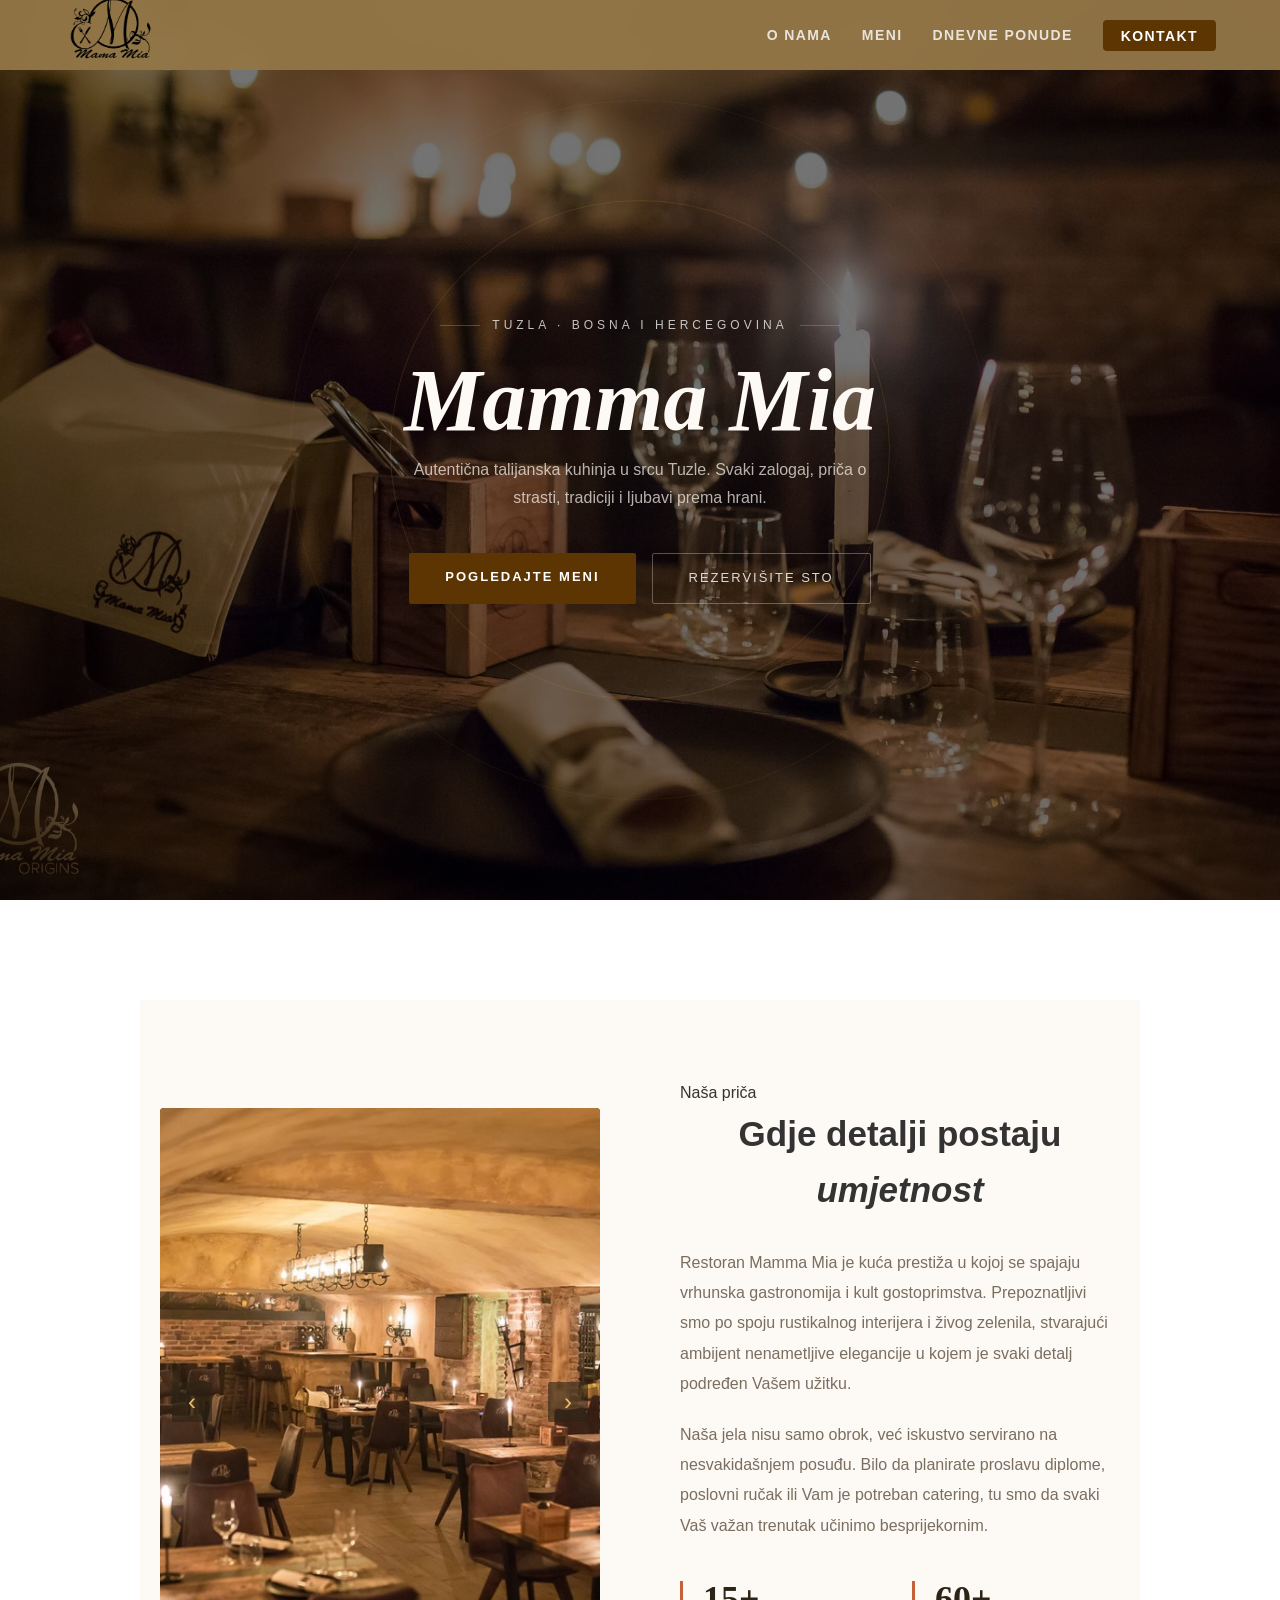
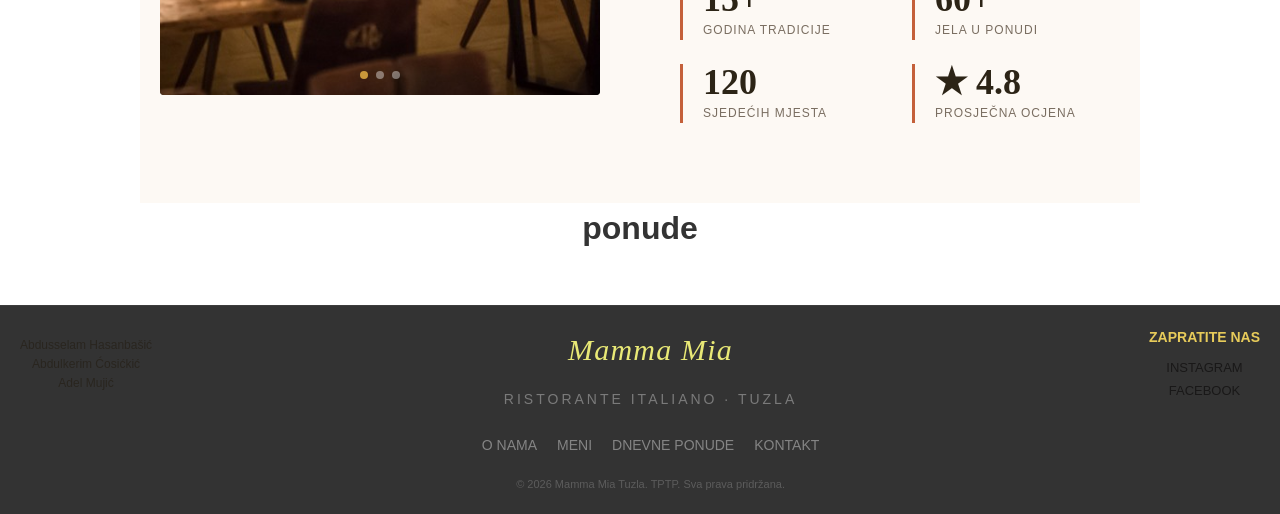
==== index.html @ 7b4e7695 "Merge branch 'main' of https://github.com/abdulkerim76/Grupa1-TPTP-2026" ====
<!DOCTYPE HTML>
<html lang = "bs">

    
    <head>
        <meta charset="utf-8">
        <link rel="stylesheet" href="css/tptpstil.css">
        <meta name="viewport" content="width=device-width, inital-scale=1.0">
        <title>Mamma Mia Tuzla</title>

    </head>

    <body>
    <nav>
        <div class="nav-logo"><img src="/images/logo.png" alt="Mamma Mia"></div>
        <ul class="nav-lista">
            <li><a href="#O nama">O nama</a></li>
            <li><a href="sadrzaj.html">Meni</a></li>
            <li><a href="#Ponude">Dnevne ponude</a></li>
            <li><a href="kontakt.html" class="nav-kontakt">Kontakt</a></li>
        </ul>
        
    </nav>
    
<section class="pocetna" id="pocetna">
    <div class="pocetna-a"></div>
    <div class="pocetna-a pocetna-b"></div>
    <div class="pocetna-tekst">
      <div class="pocetna-naslov">Tuzla · Bosna i Hercegovina</div>
      <h1>Mamma Mia</h1>
      
      <p class="pocetna-opis">Autentična talijanska kuhinja u srcu Tuzle. Svaki zalogaj, priča o strasti, tradiciji i ljubavi prema hrani.</p>
      <div class="pocetna-dugme">
        <a href="sadrzaj.html" class="dugme-jelovnik">Pogledajte meni</a>
        <a href="kontakt.html" class="dugme-rezervacija">Rezervišite sto</a>
      </div>
    </div>
  </section>

    <main style="min-height: 100vh; padding-top: 100px;">
   <section class="o-nama" id="o-nama">
  <div class="o-nama-mreza">
    <div class="o-nama-vizualno">
      <div class="slajder">
        <div class="slajd aktivno">
          <img src="images/slikarestorana1.jpg" alt="Restoran 1">
        </div>
        <div class="slajd">
          <img src="images/slikarestorana2.jpg" alt="Restoran 2">
        </div>
        <div class="slajd">
          <img src="images/slikarestorana3.jpg" alt="Restoran 3">
        </div>
      </div>
      <div class="slajder-tacke">
        <span class="tacka aktivno" onclick="idiNaSlajd(0)"></span>
        <span class="tacka" onclick="idiNaSlajd(1)"></span>
        <span class="tacka" onclick="idiNaSlajd(2)"></span>
      </div>
      <button class="slajd-dugme slajd-prethodna" onclick="promijeniSlajd(-1)">&#8249;</button>
      <button class="slajd-dugme slajd-sljedeca" onclick="promijeniSlajd(1)">&#8250;</button>
    </div>

    <div class="o-nama-tekst">
      <div class="oznaka-sekcije">Naša priča</div>
      <h2 class="naslov-sekcije">Gdje detalji postaju <em>umjetnost</em></h2>
      <p>Restoran Mamma Mia je kuća prestiža u kojoj se spajaju vrhunska gastronomija i kult gostoprimstva. Prepoznatljivi smo po spoju rustikalnog interijera i živog zelenila, stvarajući ambijent nenametljive elegancije u kojem je svaki detalj podređen Vašem užitku.</p>
      <p>Naša jela nisu samo obrok, već iskustvo servirano na nesvakidašnjem posuđu. Bilo da planirate proslavu diplome, poslovni ručak ili Vam je potreban catering, tu smo da svaki Vaš važan trenutak učinimo besprijekornim.</p>
      
      <div class="o-nama-statistika">
        <div class="stat-kartica">
          <div class="stat-broj">15+</div>
          <div class="stat-opis">Godina tradicije</div>
        </div>
        <div class="stat-kartica">
          <div class="stat-broj">60+</div>
          <div class="stat-opis">Jela u ponudi</div>
        </div>
        <div class="stat-kartica">
          <div class="stat-broj">120</div>
          <div class="stat-opis">Sjedećih mjesta</div>
        </div>
        <div class="stat-kartica">
          <div class="stat-broj">★ 4.8</div>
          <div class="stat-opis">Prosječna ocjena</div>
        </div>
      </div>
    </div>
  </div>
</section>

   <h1 align="center">ponude</h1>
</main>



    <footer>

    <ul class="footer-imena">
        <li>Abdusselam Hasanbašić</li>
        <li>Abdulkerim Ćosićkić</li>
        <li>Adel Mujić</li>
    </ul>

    <div class="footer-sredina">
    <div class="footer-logo">Mamma Mia</div>
    <div class="footer-tag">Ristorante Italiano · Tuzla</div>
    <div class="footer-linkovi">
      <a href="#O nama">O nama</a>
      <a href="sadrzaj.html">Meni</a>
      <a href="#Ponude">Dnevne ponude</a>
      <a href="kontakt.html">Kontakt</a></div>
      
    
    <div class="footer-prava">© 2026 Mamma Mia Tuzla. <a href="https://github.com/abdulkerim76/Grupa1-TPTP-2026">TPTP. </a>Sva prava pridržana.</div>
  </div>

  <div class="footer-desno">
        
        <h3>Zapratite nas</h3>
        <p>
          <a href="https://www.instagram.com/mamamiaorigins/">Instagram</a></br>
          <a href="https://www.facebook.com/mamamiaorigins/">Facebook</a>
        </p>
      </div>
    
 </footer>


<script src="js/tptpskripte.js"></script>
</body>
</html>
---- css/tptpstil.css ----
*, *::before, *::after { margin: 0; padding: 0; box-sizing: border-box; }
:root {
--dugme: #5c3502;
--dugmehover: #dbad2d;
--toplabijela: #FDF9F4;
--rezervacija: #E8BE6A;

  
  --crvena: #C4603A;

  
  --slajderpoz: #2C2416;
  --siva: #7A6E61;

  --gold: #C9973A;
  --gold-light: #E8BE6A;

  --border: rgba(44,36,22,0.12);

}

html { scroll-behavior: smooth; }

body {
  font-family: 'Lato', sans-serif;
  background: white;
  margin: 0;
  padding: 0;
}

nav {
  position: fixed;
  top: 0; left: 0; right: 0;
  z-index: 100; 
  background: rgba(146, 118, 71, 0.96);
  backdrop-filter: blur(8px);
  display: flex;
  align-items: center;
  justify-content: space-between;
  padding: 0 5%;
  height: 70px;
}

.nav-logo{
    font-family: 'Playfair Display', serif;
    font-style: italic;
    font-size: 30px;
    letter-spacing: 1.2px;
    color: rgb(233, 233, 118);
}

.nav-logo img {
  height: 65px;
  width: auto;
}

.nav-lista {
  display: flex;
  gap: 30px;
  list-style:none;
}

.nav-lista a {
  color: rgba(255,255,255,0.8);
  text-decoration: none;
  font-size: 14px;
  letter-spacing: 1.4px;
  text-transform: uppercase;
  transition: color 0.4s;
  
}
 
.nav-lista a:hover { color: rgb(219, 173, 45); }

.nav-kontakt {
  background: rgb(92, 53, 2);
  color: #fff !important;
  padding: 7.5px 18px;
  border-radius: 4px;
  font-weight: 650;
  transition: background 0.4s ease;
}
 
.nav-kontakt:hover {
  background: rgb(219, 173, 45);
  color: #fff !important;
}

/* HERO SLIKE */
.hero-slika-kontejner {
  position: relative;
  width: 100%;
  height: 100vh;
  display: flex;
  align-items: center;
  justify-content: center;
  overflow: hidden;
}

.hero-slika {
  width: 100%;
  height: 100%;
  object-fit: cover;
  display: block;
}

.hero-tekst {
  position: absolute;
  text-align: center;
  color: white;
  z-index: 10;
  text-shadow: 2px 2px 8px rgba(0,0,0,0.6);
}

.hero-tekst h1 {
  font-family: 'Playfair Display', serif;
  font-size: 4rem;
  margin-bottom: 20px;
  letter-spacing: 2px;
}

.hero-tekst p {
  font-size: 1.5rem;
  letter-spacing: 1px;
  font-weight: 300;
}

@media (max-width: 768px) {
  .hero-tekst h1 {
    font-size: 2.5rem;
  }
  .hero-tekst p {
    font-size: 1rem;
  }
}




/*-----------------------------------------------------------------------------------*/
.pocetna {
  min-height: 100vh;
  background:
    linear-gradient(rgba(0,0,0,0.55), rgba(0,0,0,0.55)),
    url('/images/index_pocetna.jpg') center/cover no-repeat;
  display: flex;
  align-items: center;
  justify-content: center;
  text-align: center;
  position: relative;
  overflow: hidden;
  padding: 80px 20px 60px;
  background-blend-mode: normal;
}
 
.pocetna::before {
  content: '';
  position: absolute;
  inset: 0;
  background: url('images/pattern.svg');
  opacity: 0.3;
}
 
.pocetna-a {
  position: absolute;
  width: 500px;
  height: 500px;
  border: 1px solid rgba(201,151,58,0.15);
  border-radius: 50%;
  top: 50%;
  left: 50%;
  transform: translate(-50%, -50%);
  pointer-events: none;
}
 
.pocetna-b {
  width: 700px;
  height: 700px;
  border-color: rgba(201,151,58,0.07);
}
 
.pocetna-tekst {
  position: relative;
  z-index: 2;
  max-width: 700px;
}
 
.pocetna-naslov {
  font-size: 12px;
  letter-spacing: 4px;
  text-transform: uppercase;
  color:rgba(255, 255, 255, 0.747);
  margin-bottom: 20px;
  display: flex;
  align-items: center;
  justify-content: center;
  gap: 12px;
}
 
.pocetna-naslov::before,
.pocetna-naslov::after {
  content: '';
  width: 40px;
  height: 1px;
  background-color: rgba(255, 166, 0, 0.63);
  opacity: 0.5;
}
 
.pocetna h1 {
  font-family: 'Playfair Display', serif;
  font-style: italic;
  font-size: clamp(52px, 9vw, 88px);
  font-weight: 700;
  color: #FDF9F4;
  line-height: 1.05;
  margin-bottom: 8px;
}
 
.pocetna-opis {
  font-size: 16px;
  color: rgba(253,249,244,0.7);
  line-height: 1.8;
  max-width: 480px;
  margin: 0 auto 40px;
}
 
.pocetna-dugme {
  display: flex;
  gap: 16px;
  justify-content: center;
  flex-wrap: wrap;
}
 




.dugme-jelovnik {
  background: var(--dugme);
  color: #fff;
  padding: 14px 36px;
  border: none;
  border-radius: 2px;
  font-size: 13px;
  letter-spacing: 2px;
  text-transform: uppercase;
  font-weight: 700;
  cursor: pointer;
  transition: background 0.2s, transform 0.15s;
  text-decoration: none;
  display: inline-block;
}
 
.dugme-jelovnik:hover {
  background: var(--dugmehover);
  transform: translateY(-1px);
}
 
.dugme-rezervacija {
  background: transparent;
  color: rgba(253,249,244,0.85);
  padding: 14px 36px;
  border: 1px solid rgba(253,249,244,0.3);
  border-radius: 2px;
  font-size: 13px;
  letter-spacing: 2px;
  text-transform: uppercase;
  font-weight: 400;
  cursor: pointer;
  transition: border-color 0.2s, color 0.2s;
  text-decoration: none;
  display: inline-block;
}
 
.dugme-rezervacija:hover {
  border-color: var(--rezervacija);
  color: var(--rezervacija);
}

/*-----------------------------------------------------------------------------------*/
.o-nama { 
  background: var(--toplabijela); 
}

.o-nama-mreza {
  display: grid;
  grid-template-columns: 1fr 1fr;
  gap: 80px;
  align-items: center;
  max-width: 1200px;
  margin: 0 auto;
}

.o-nama-tekst p {
  font-size: 16px;
  color: var(--siva);
  line-height: 1.9;
  margin-bottom: 20px;
}


.o-nama-statistika {
  display: grid;
  grid-template-columns: 1fr 1fr;
  gap: 24px;
  margin-top: 40px;
}

.stat-kartica {
  border-left: 3px solid var(--crvena);
  padding-left: 20px;
}

.stat-broj {
  font-family: 'Playfair Display', serif;
  font-size: 36px;
  font-weight: 700;
  color: var(--slajderpoz);
  line-height: 1;
  margin-bottom: 4px;
}

.stat-opis {
  font-size: 12px;
  letter-spacing: 1px;
  color: var(--siva);
  text-transform: uppercase;
}

/* slideshow */
.o-nama-vizualno {
  position: relative;
  overflow: hidden;
  border-radius: 4px;
  aspect-ratio: 3/4;
  background: var(--slajderpoz);
  display: flex;
  align-items: flex-end;
}

.slajder {
  width: 100%;
  height: 100%;
  position: relative;
}

.slajd {
  position: absolute;
  inset: 0;
  opacity: 0;
  transition: opacity 0.8s ease;
}

.slajd.aktivno {
  opacity: 1;
}

.slajd img {
  width: 100%;
  height: 100%;
  object-fit: cover;
}

.slajder-tacke {
  position: absolute;
  bottom: 16px;
  left: 50%;
  transform: translateX(-50%);
  display: flex;
  gap: 8px;
  z-index: 10;
}

.tacka {
  width: 8px;
  height: 8px;
  border-radius: 50%;
  background: rgba(255,255,255,0.4);
  cursor: pointer;
  transition: background 0.3s;
}

.tacka.aktivno {
  background: var(--gold);
}

.slajd-dugme {
  position: absolute;
  top: 50%;
  transform: translateY(-50%);
  background: rgba(44,36,22,0.6);
  color: var(--gold-light);
  border: none;
  width: 40px;
  height: 40px;
  font-size: 24px;
  cursor: pointer;
  z-index: 10;
  border-radius: 2px;
  transition: background 0.2s;
  display: flex;
  align-items: center;
  justify-content: center;
}

.slajd-dugme:hover {
  background: rgba(44,36,22,0.9);
}

.slajd-prethodna { left: 12px; }
.slajd-sljedeca { right: 12px; }

/*-----------------------------------------------------------------------------------*/
footer {
  background: rgba(146, 118, 71);
  display: flex;
    justify-content: space-between;
  padding: 40px 5%;
  text-align: center;
  border-top: 1px solid rgba(255,255,255,0.05);
  
  }

  .footer-sredina {
    text-align: center;
    display: flex;
    flex-direction: column;
}

  .footer-logo{
    font-family: 'Playfair Display', serif;
    font-style: italic;
    font-size: 30px;
    letter-spacing: 1.2px;
    color: rgb(233, 233, 118);
    margin-bottom: 14px;
}
.footer-tag {
  font-size: 14px;
  letter-spacing: 3px;
  color: rgba(255,255,255,0.35);
  text-transform: uppercase;
  margin-bottom: 24px;
}
 
.footer-linkovi {
  display: flex;
  gap: 20px;
  justify-content: center;
  flex-wrap: wrap;
}
 
.footer-linkovi a {
  font-size: 14px;
  color: rgba(255,255,255,0.4);
  text-decoration: none;
  letter-spacing: 1.3;
  text-transform: uppercase;
  transition: color 0.4s;
}
.footer-linkovi a:hover { color: rgb(219, 173, 45); }
 
.footer-imena {
  list-style-type: none;
  font-size:12px;
  color:rgba(27, 18, 1, 0.4);
  margin-top:10px;
  padding: 0;
    text-align: center;
}

.footer-prava {
  margin-top: 20px;
  font-size: 11px;
  color: rgba(255,255,255,0.2);
  text-decoration: none;
}

.footer-prava a{
  margin-top: 20px;
  font-size: 11px;
  color: rgba(255,255,255,0.2);
  text-decoration: none;
}

.footer-kontat{
  text-align: center;
  color:rgba(0, 0, 0, 0.4);
}

.footer-desno {
    text-align: center;
    color:rgba(0, 0, 0, 0.4);
}
.footer-desno h3{
    color: #e7cb5a;      
    font-size: 14px;      
    text-transform: uppercase; 
    margin-bottom: 8px; 
    font-family: 'Arial', sans-serif; 
}
.footer-desno p{
    color: #3f3d35;      
    font-size: 14px;      
    text-transform: uppercase; 
    margin-bottom: 5px; 
    font-family: 'Arial', sans-serif; 
}


.footer-desno a {
  color: rgba(3, 2, 2, 0.534);
           
  font-size: 13px;
  text-decoration: none;
  transition: color 0.2s;
}
.footer-desno a:hover { color: rgb(219, 173, 45); }

/* KONTAKT CSS*/
:root {
    --zlatna: #d4a373;
    --bela-linija: #ffffff;
    --staklo: rgba(10, 10, 10, 0.9);
    --tekst: #ffffff;
}

.light-mode {
    --staklo: rgba(245, 245, 245, 0.95);
    --bela-linija: #d4a373;
    --tekst: #111111;
}

* { box-sizing: border-box; margin: 0; padding: 0; }

body {
    background-image: linear-gradient(rgba(0,0,0,0.8), rgba(0,0,0,0.8)), url('https://images.unsplash.com/photo-1517248135467-4c7edcad34c4?w=1500');
    background-size: cover;
    background-attachment: fixed;
    color: white;
    font-family: 'Segoe UI', sans-serif;
    transition: 0.5s;
    min-height: 100vh;
}

body.light-mode {
    background-image: linear-gradient(rgba(255,255,255,0.8), rgba(255,255,255,0.8)), url('https://images.unsplash.com/photo-1517248135467-4c7edcad34c4?w=1500') !important;
}

/* GORNJI */
.gornji { 
     display: flex;
     justify-content: flex-end;
      padding: 20px 50px; 
    }
.prekidac-kontejner { 
     display: flex;
     align-items: center; 
     gap: 10px;
      font-weight: bold; }
.light-mode .prekidac-kontejner { color: #111; }

.toggle-switch {
         width: 60px;
         height: 30px;
         background: #333; 
         border-radius: 20px;
         border: 2px solid var(--bela-linija);
         position: relative; 
         cursor: pointer;
          transition: 0.4s;
         }
.krug {
     width: 22px; 
     height: 22px;
      background: var(--zlatna);
       border-radius: 50%;
        position: absolute; 
        top: 2px; left: 4px;
         display: flex;
          align-items: center;
           justify-content: center;
            transition: 0.4s;
         }
.light-mode .krug { left: 30px; background: #111; }

/* LAYOUT */
.glavni-kontejner {
     max-width: 1100px;
      margin: 0 auto; 
      padding: 20px;
       animation: fadeIn 1s ease-out;
     }
.naslov {
     text-align: center;
      color: var(--zlatna);
       font-size: 3.5rem;
        margin-bottom: 40px;
         text-shadow: 2px 2px 10px rgba(0,0,0,0.5);
         }

.GORNJI { 
     display: grid; 
     grid-template-columns: 1fr 1fr;
     gap: 30px;
      margin: 0 auto 30px;
      max-width: 1100px;
     }

.donji {
     max-width: 1100px;
     margin: 0 auto;
     margin-top: 30px;
}
     
.kutija { 
     background: var(--staklo);
    line-height: 1.8;
     border: 2px solid var(--bela-linija);
      padding: 30px;
       border-radius: 20px; 
       color: var(--tekst);
        transition: 0.3s;
     }
.kutija h3 {
     text-align: center; 
     margin-bottom: 25px; 
     color: var(--zlatna); 
     letter-spacing: 2px;
      text-transform: uppercase;
     }

/* FORME */
.label-stil { 
     display: block;
     margin-top: 15px; 
     margin-bottom: 5px;
      font-size: 13px; 
      color: var(--zlatna);
       font-weight: bold; 
    }
input, textarea {
     width: 100%; 
     padding: 12px;
      margin: 5px 0 15px 0; 
      background: rgba(255,255,255,0.05);
       border: 1px solid var(--zlatna); 
       color: white; 
       border-radius: 8px;
        font-size: 16px; 
        font-family: inherit;
     }
.light-mode input, .light-mode textarea { background: white; color: black; }

.DUGME { 
    background: var(--zlatna); 
    width: 100%; 
    padding: 15px;
     border: none;
      color: white; 
      font-weight: bold;
       border-radius: 8px; 
       cursor: pointer;
        transition: 0.3s;
     }
.btn-zalba { 
     background: #833838;
     width: 100%; 
     padding: 12px;
      border: none;
       color: white; 
       border-radius: 8px;
        cursor: pointer;
         transition: 0.3s;
         }
.DUGME:hover, .btn-zalba:hover {
   transform: scale(1.03);
    box-shadow: 0 0 15px var(--zlatna);
   }

.google-maps-box { 
    min-height: 220px;
     margin-top: 40px;
      border-radius: 10px;
       overflow: hidden; 
       border: 1px solid var(--zlatna);
     }

.kontakt-tekst p {
     margin-bottom: 10px;
}

/* MODAL */
.modal {
     display: none;
      position: fixed;
       z-index: 9999;
        left: 0;
         top: 0;
          width: 100%;
           height: 100%;
            background: rgba(0,0,0,0.85); 
            backdrop-filter: blur(8px);
         }
.modal-sadrzaj {
     background: var(--staklo); 
     border: 2px solid var(--zlatna);
      margin: 10% auto;
       padding: 40px; 
       width: 350px;
        border-radius: 25px; 
        text-align: center;
         color: white;
          animation: pop 0.4s cubic-bezier(0.175, 0.885, 0.32, 1.275);
         }
.light-mode .modal-sadrzaj {
     background: white; 
     color: black;
     }
.btn-zatvori {
     background: var(--zlatna);
      border: none;
       padding: 10px 30px; 
       color: white; 
       border-radius: 5px;
        cursor: pointer;
         margin-top: 20px;
          font-weight: bold;
         }

@keyframes fadeIn {from { opacity: 0; transform: translateY(30px); } to { opacity: 1; transform: translateY(0); } }
@keyframes pop { from { transform: scale(0.5); opacity: 0; } to { transform: scale(1); opacity: 1; } }

::-webkit-calendar-picker-indicator { filter: invert(0.8) sepia(1) saturate(5) hue-rotate(10deg); cursor: pointer; }


* {
    margin: 0;
    padding: 0;
    box-sizing: border-box;
}

body {
    font-family: Arial, sans-serif;
    background: url("background.jpg") center/cover fixed no-repeat;
    color: #333;
    line-height: 1.6;
}

/* HEADER */

header {
    position: fixed;
    top: 0;
    width: 100%;
    background: #b08a57;
    display: flex;
    align-items: center;
    justify-content: space-between;
    padding: 15px 50px;
    z-index: 1000;
}

.logo img {
    width: 120px;
}

/* NAVIGACIJA */

nav ul {
    list-style: none;
    display: flex;
    gap: 35px;
}

nav ul li a {
    text-decoration: none;
    color: white;
    font-weight: bold;
    font-size: 15px;
    transition: 0.3s;
}

nav ul li a:hover {
    color: #2b1a0f;
}

/* DARK MODE TOGGLE */

.toggle-container {
    display: flex;
    align-items: center;
    gap: 15px;
    color: white;
    font-weight: bold;
}

.switch {
    position: relative;
    display: inline-block;
    width: 55px;
    height: 30px;
}

.switch input {
    display: none;
}

.slider {
    position: absolute;
    cursor: pointer;
    background-color: #444;
    border-radius: 30px;
    top: 0;
    left: 0;
    right: 0;
    bottom: 0;
    transition: 0.4s;
}

.slider::before {
    content: "";
    position: absolute;
    width: 22px;
    height: 22px;
    left: 4px;
    bottom: 4px;
    background: white;
    border-radius: 50%;
    transition: 0.4s;
}

input:checked + .slider {
    background-color: #222;
}

input:checked + .slider::before {
    transform: translateX(24px);
}

/* HERO SEKCIJA */

.hero {
    height: 100vh;
    background: url("restoran2.jpeg") center/cover no-repeat;
    display: flex;
    align-items: center;
    justify-content: center;
    text-align: center;
    color: white;
    position: relative;
}

.overlay {
    background: rgba(0, 0, 0, 0.45);
    padding: 60px;
    border-radius: 10px;
    max-width: 900px;
}

.location {
    letter-spacing: 4px;
    font-size: 14px;
    margin-bottom: 20px;
}

.hero h1 {
    font-size: 80px;
    font-family: Georgia, serif;
    margin-bottom: 20px;
}

.subtitle {
    font-size: 22px;
    max-width: 700px;
    margin: 0 auto 40px;
    line-height: 1.6;
}

/* BUTTONS */

.buttons {
    display: flex;
    justify-content: center;
    gap: 20px;
}

.btn {
    padding: 15px 35px;
    text-decoration: none;
    font-weight: bold;
    letter-spacing: 1px;
    transition: 0.3s;
}

.gold {
    background: #8b5a00;
    color: white;
}

.gold:hover {
    background: #6d4600;
}

.transparent {
    border: 1px solid white;
    color: white;
}

.transparent:hover {
    background: white;
    color: black;
}

/* SEKCIJE */

.meni,
.o-nama,
.kontakt {
    padding: 80px 20px;
    max-width: 1000px;
    margin: auto;
}

.meni h2,
.o-nama h2,
.kontakt h2 {
    text-align: center;
    margin-bottom: 30px;
    font-size: 35px;
}

/* TABS */

.tabs {
    text-align: center;
    margin-bottom: 30px;
}

input[type="radio"] {
    display: none;
}

.tabs label {
    display: inline-block;
    background-color: #f4a261;
    color: white;
    padding: 10px 20px;
    margin: 5px;
    border-radius: 20px;
    cursor: pointer;
    font-weight: bold;
    transition: 0.3s;
}

.tabs label:hover {
    background-color: #e76f51;
}

/* MENI ITEMS */

.item {
    display: flex;
    background: white;
    margin: 20px auto;
    max-width: 700px;
    border-radius: 12px;
    overflow: hidden;
    box-shadow: 0 3px 12px rgba(0,0,0,0.08);
}

.item img {
    width: 170px;
    height: 170px;
    object-fit: cover;
}

.item-info {
    padding: 20px;
    flex: 1;
}

.item h3 {
    margin-bottom: 10px;
    color: #8b5a00;
}

.item p {
    color: #555;
}

/* FILTER MENI */

#sva:checked ~ .content .item {
    display: flex;
}

#dorucak:checked ~ .content .item {
    display: none;
}
#dorucak:checked ~ .content .item.dorucak {
    display: flex;
}

#rucak:checked ~ .content .item {
    display: none;
}
#rucak:checked ~ .content .item.rucak {
    display: flex;
}

#vecera:checked ~ .content .item {
    display: none;
}
#vecera:checked ~ .content .item.vecera {
    display: flex;
}

#desert:checked ~ .content .item {
    display: none;
}
#desert:checked ~ .content .item.desert {
    display: flex;
}

/* FOOTER */

footer {
    background: #333;
    color: white;
    text-align: center;
    padding: 20px;
    margin-top: 50px;
}



/* DETALJNI SADRŽAJ */

.detalji {
    padding: 80px 20px;
    max-width: 1100px;
    margin: auto;
}

.detalji h2,
.detalji h3 {
    text-align: center;
    margin-bottom: 30px;
    color: #8b5a00;
}

.bookmark-nav {
    text-align: center;
    margin-bottom: 40px;
}

.bookmark-nav a {
    text-decoration: none;
    margin: 0 15px;
    font-weight: bold;
    color: #8b5a00;
}

.bookmark-nav a:hover {
    color: #e76f51;
}

/* TABELA */

table {
    width: 100%;
    border-collapse: collapse;
    margin-bottom: 60px;
    background: white;
    box-shadow: 0 3px 12px rgba(0,0,0,0.08);
}

th,
td {
    border: 1px solid #ddd;
    padding: 15px;
    text-align: center;
}

th {
    background: #b08a57;
    color: white;
}

/* GALERIJA */

.gallery {
    display: grid;
    grid-template-columns: repeat(3, 1fr);
    gap: 20px;
    margin-bottom: 60px;
}

.gallery img {
    width: 100%;
    height: 220px;
    object-fit: cover;
    border-radius: 10px;
}

/* IMAGE MAP */

#mapa img {
    width: 100%;
    max-width: 900px;
    display: block;
    margin: 0 auto 60px;
    border-radius: 10px;
}

/* LISTA */

.nested-list {
    padding-left: 30px;
    margin-bottom: 60px;
}

.nested-list li {
    margin-bottom: 10px;
}

/* SKOČI NA VRH */

.top-link {
    text-align: center;
    margin-top: 40px;
}

.top-link a {
    text-decoration: none;
    font-weight: bold;
    color: #8b5a00;
    font-size: 18px;
}

.top-link a:hover {
    color: #e76f51;
}
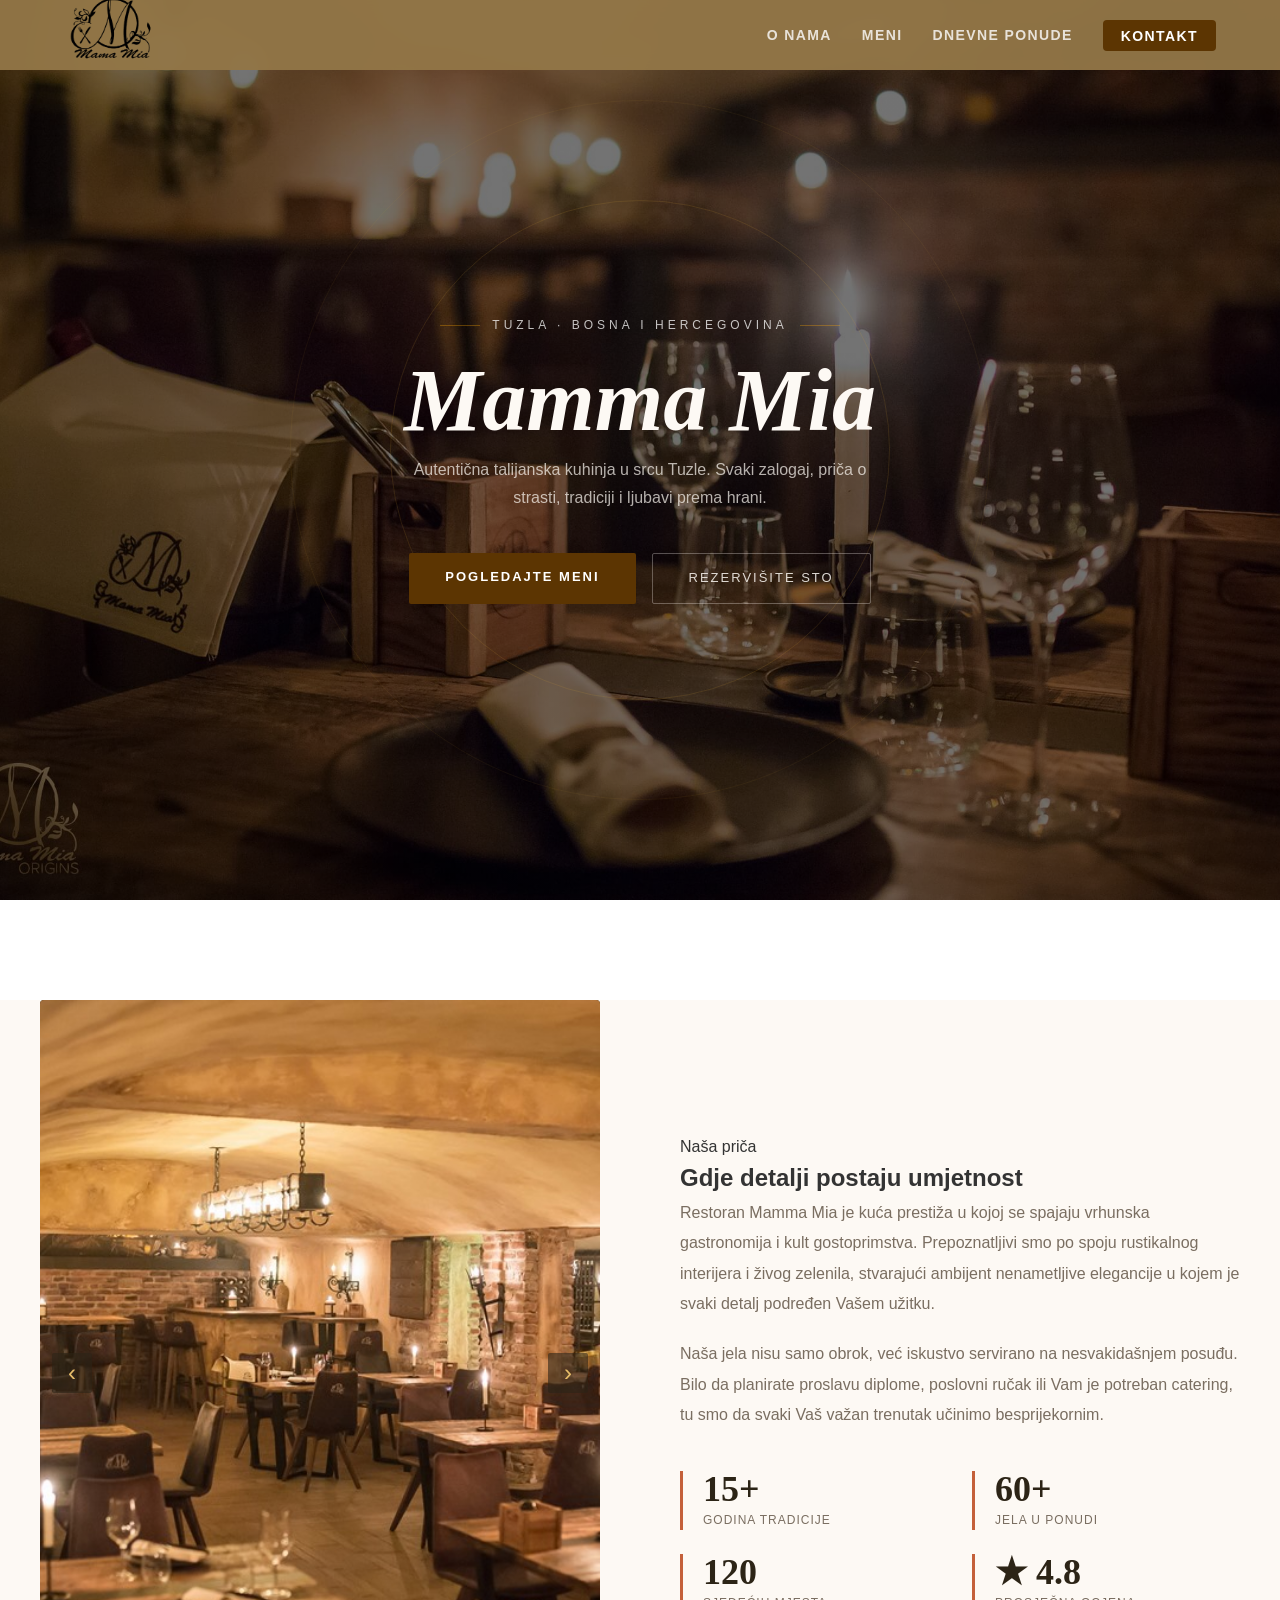
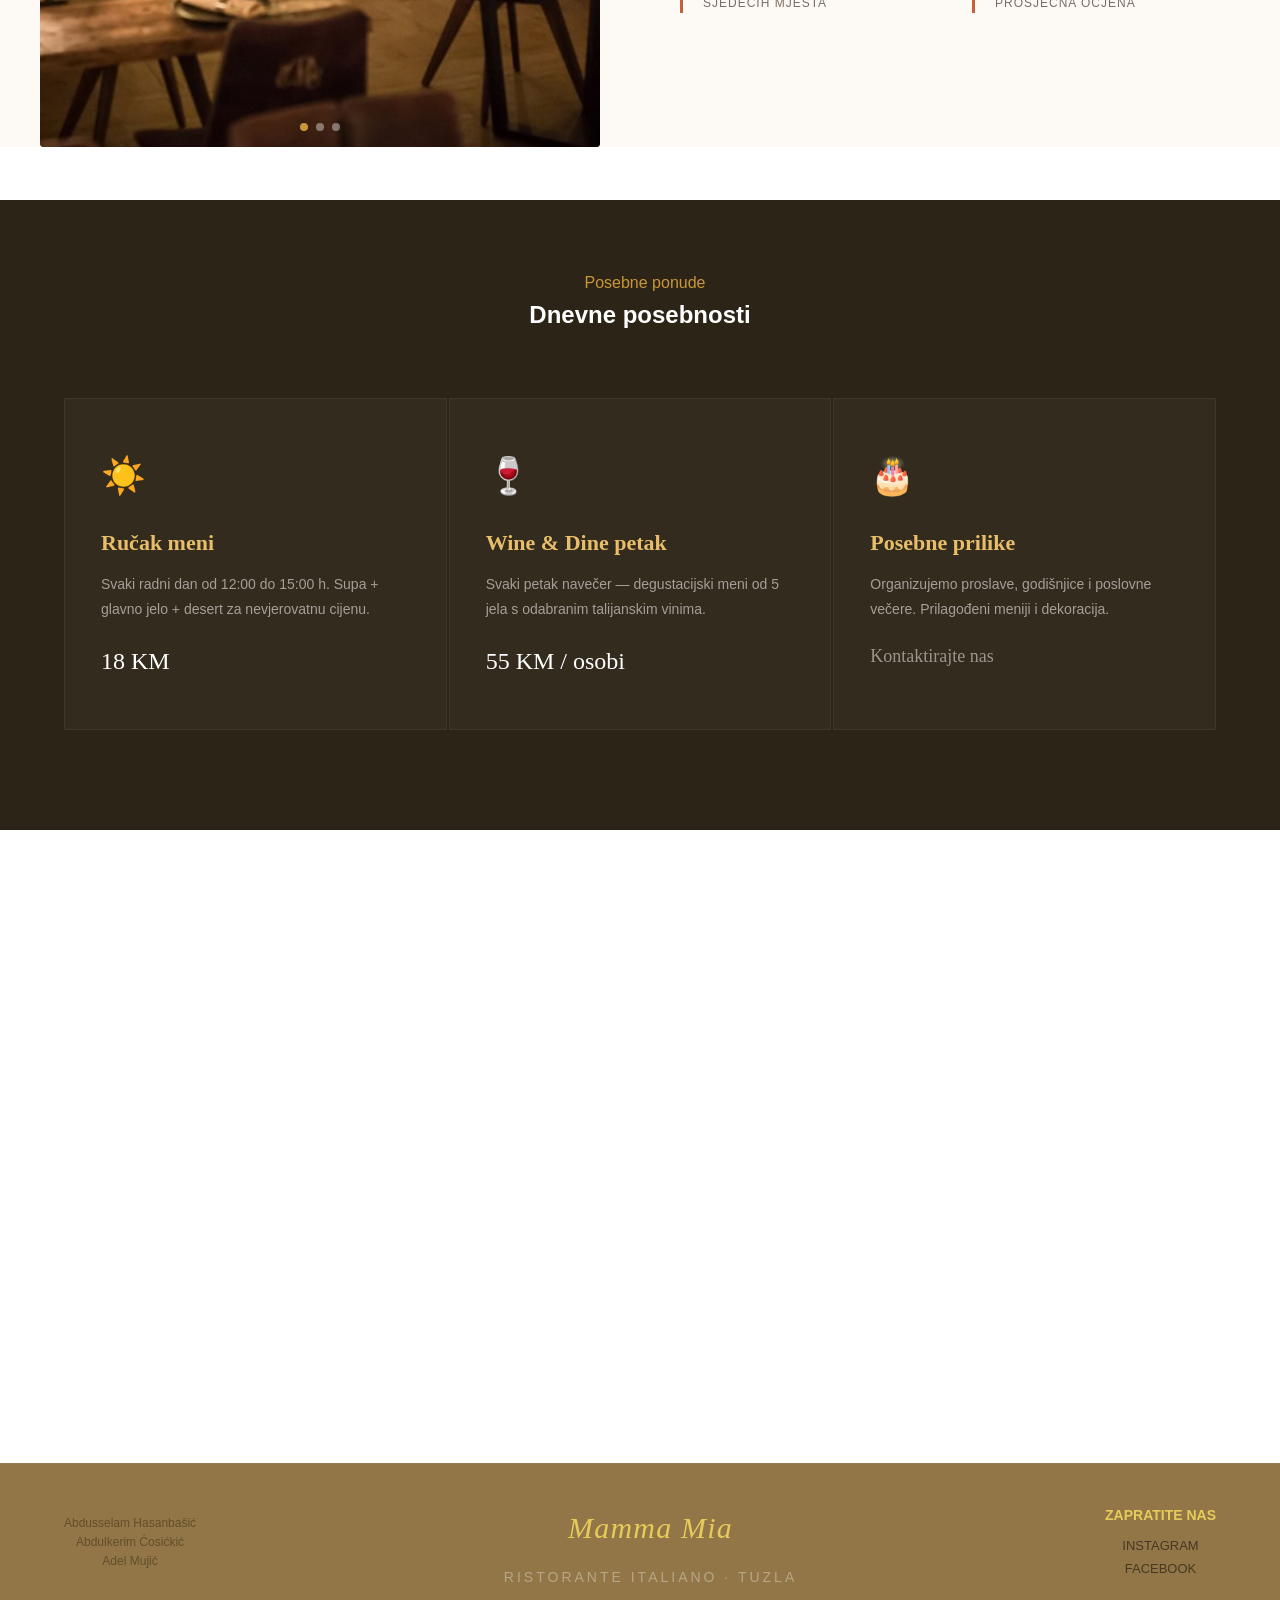
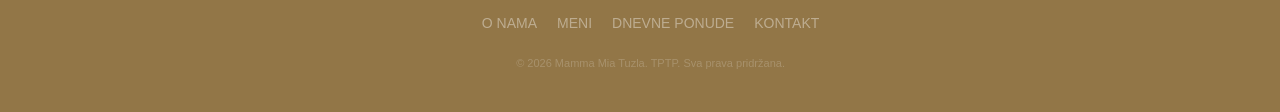
==== commit 5e8ed21b: "Dodane dnevne ponude i aside(lokacija)" ====
--- a/index.html
+++ b/index.html
@@ -12,11 +12,13 @@
 
     <body>
     <nav>
-        <div class="nav-logo"><img src="/images/logo.png" alt="Mamma Mia"></div>
+        <div class="nav-logo">
+          <a href="index.html"><img src="/images/logo.png" alt="Mamma Mia" ></a>
+          </div>
         <ul class="nav-lista">
-            <li><a href="#O nama">O nama</a></li>
+            <li><a href="index.html">O nama</a></li>
             <li><a href="sadrzaj.html">Meni</a></li>
-            <li><a href="#Ponude">Dnevne ponude</a></li>
+            <li><a href="#ponude">Dnevne ponude</a></li>
             <li><a href="kontakt.html" class="nav-kontakt">Kontakt</a></li>
         </ul>
         
@@ -63,7 +65,7 @@
 
     <div class="o-nama-tekst">
       <div class="oznaka-sekcije">Naša priča</div>
-      <h2 class="naslov-sekcije">Gdje detalji postaju <em>umjetnost</em></h2>
+      <h2 class="naslov-sekcije">Gdje detalji postaju umjetnost</h2>
       <p>Restoran Mamma Mia je kuća prestiža u kojoj se spajaju vrhunska gastronomija i kult gostoprimstva. Prepoznatljivi smo po spoju rustikalnog interijera i živog zelenila, stvarajući ambijent nenametljive elegancije u kojem je svaki detalj podređen Vašem užitku.</p>
       <p>Naša jela nisu samo obrok, već iskustvo servirano na nesvakidašnjem posuđu. Bilo da planirate proslavu diplome, poslovni ručak ili Vam je potreban catering, tu smo da svaki Vaš važan trenutak učinimo besprijekornim.</p>
       
@@ -89,10 +91,49 @@
   </div>
 </section>
 
-   <h1 align="center">ponude</h1>
+   
 </main>
 
+  <section class="ponude" id="ponude">
+    <div class="ponude-naslov">
+      <div class="oznaka-sekcije">
+        <span class="linija"></span>
+        Posebne ponude
+      </div>
+      <h2 class="naslov-sekcije">Dnevne posebnosti</h2>
+    </div>
 
+    <div class="ponude-mreza">
+      <div class="ponuda-kartica">
+        <span class="ponuda-ikona">☀️</span>
+        <div class="ponuda-naslov-tekst"><a href="kontakt.html">Ručak meni</a></div>
+        <div class="ponuda-opis">Svaki radni dan od 12:00 do 15:00 h. Supa + glavno jelo + desert za nevjerovatnu cijenu.</div>
+        <div class="ponuda-cijena">18 KM</div>
+      </div>
+
+      <div class="ponuda-kartica">
+        <span class="ponuda-ikona">🍷</span>
+        <div class="ponuda-naslov-tekst">Wine & Dine petak</div>
+        <div class="ponuda-opis">Svaki petak navečer — degustacijski meni od 5 jela s odabranim talijanskim vinima.</div>
+        <div class="ponuda-cijena">55 KM / osobi</div>
+      
+      </div>
+
+      <div class="ponuda-kartica">
+        <span class="ponuda-ikona">🎂</span>
+        <div class="ponuda-naslov-tekst">Posebne prilike</div>
+        <div class="ponuda-opis">Organizujemo proslave, godišnjice i poslovne večere. Prilagođeni meniji i dekoracija.</div>
+        <div class="ponuda-cijena ponuda-cijena--kontakt"><a href="kontakt.html">Kontaktirajte nas</a></div>
+      </div>
+    </div>
+  </section>
+
+    <section class="lokacija-sekcija">
+    <aside class="full-aside">
+    <iframe src="https://www.google.com/maps/embed?pb=!1m18!1m12!1m3!1d2843.802780146923!2d18.672345576224014!3d44.53967057107395!2m3!1f0!2f0!3f0!3m2!1i1024!2i768!4f13.1!3m3!1m2!1s0x475ead18a73e89eb%3A0x165731ec20362dbc!2sMamaMia!5e0!3m2!1sen!2sba!4v1778884209184!5m2!1sen!2sba" width="600" height="450" style="border:0;" allowfullscreen="" loading="lazy" referrerpolicy="no-referrer-when-downgrade"></iframe>
+    <p><br></p>
+</aside>
+</section>
 
     <footer>
 
--- a/css/tptpstil.css
+++ b/css/tptpstil.css
@@ -24,8 +24,6 @@
 body {
   font-family: 'Lato', sans-serif;
   background: white;
-  margin: 0;
-  padding: 0;
 }
 
 nav {
@@ -86,53 +84,6 @@
   color: #fff !important;
 }
 
-/* HERO SLIKE */
-.hero-slika-kontejner {
-  position: relative;
-  width: 100%;
-  height: 100vh;
-  display: flex;
-  align-items: center;
-  justify-content: center;
-  overflow: hidden;
-}
-
-.hero-slika {
-  width: 100%;
-  height: 100%;
-  object-fit: cover;
-  display: block;
-}
-
-.hero-tekst {
-  position: absolute;
-  text-align: center;
-  color: white;
-  z-index: 10;
-  text-shadow: 2px 2px 8px rgba(0,0,0,0.6);
-}
-
-.hero-tekst h1 {
-  font-family: 'Playfair Display', serif;
-  font-size: 4rem;
-  margin-bottom: 20px;
-  letter-spacing: 2px;
-}
-
-.hero-tekst p {
-  font-size: 1.5rem;
-  letter-spacing: 1px;
-  font-weight: 300;
-}
-
-@media (max-width: 768px) {
-  .hero-tekst h1 {
-    font-size: 2.5rem;
-  }
-  .hero-tekst p {
-    font-size: 1rem;
-  }
-}
 
 
 
@@ -410,6 +361,141 @@
 .slajd-prethodna { left: 12px; }
 .slajd-sljedeca { right: 12px; }
 
+
+
+/*-----------------------------------------------------------------------------------*/
+/*-----------------------------------------------------------------------------------*/
+
+/* =====================
+   DNEVNE PONUDE
+===================== */
+ 
+.ponude {
+  background: var(--slajderpoz);
+  color: #fff;
+  padding: 100px 5%; 
+  padding-top: 70px;
+  margin-bottom: 60px;
+}
+ 
+.ponude-naslov {
+  max-width: 1200px;
+  margin: 0 auto 64px auto;
+  text-align: center;
+}
+
+.ponuda-naslov-tekst a
+ {
+    color:inherit;
+    text-decoration:none;
+ }
+.ponude-mreza {
+  max-width: 1200px;
+  margin: 0 auto;
+  width: 100%; 
+  display: grid;
+  grid-template-columns: 1fr 1fr 1fr;
+  gap: 2px;
+}
+ 
+.ponuda-kartica {
+  background: rgba(255,255,255,0.03);
+  padding: 48px 36px;
+  border: 1px solid rgba(255,255,255,0.06);
+  transition: background 0.2s;
+  position: relative;
+  overflow: hidden;
+}
+ 
+.ponuda-kartica:hover { 
+  background: rgba(255,255,255,0.06); 
+}
+ 
+.ponuda-kartica::after {
+  content: '';
+  position: absolute;
+  bottom: 0; left: 0;
+  width: 100%;
+  height: 2px;
+  background: var(--gold);
+  transform: scaleX(0);
+  transform-origin: left;
+  transition: transform 0.3s;
+}
+ 
+.ponuda-kartica:hover::after { 
+  transform: scaleX(1); 
+}
+ 
+.ponuda-ikona {
+  font-size: 36px;
+  margin-bottom: 20px;
+  display: block;
+}
+ 
+.ponuda-naslov-tekst {
+  font-family: 'Playfair Display', serif;
+  font-size: 22px;
+  font-weight: 700;
+  color: var(--gold-light);
+  margin-bottom: 12px;
+}
+ 
+.ponuda-opis {
+  font-size: 14px;
+  color: rgba(255,255,255,0.55);
+  line-height: 1.8;
+}
+ 
+.ponuda-cijena {
+  margin-top: 20px;
+  font-size: 24px;
+  font-family: 'Playfair Display', serif;
+  color: var(--terracotta-light);
+}
+ 
+.ponuda-cijena--kontakt {
+  font-size: 18px;
+  color: rgba(255,255,255,0.5);
+}
+
+.ponuda-cijena--kontakt a {
+  color: inherit;
+  text-decoration: none;
+  
+}
+
+
+.ponude-naslov .oznaka-sekcije {
+  display: flex;
+  justify-content: center;
+  align-items: center;
+  gap: 10px; 
+  color: var(--gold);
+}
+
+
+
+
+
+
+
+
+/*-----------------------------------------------------------------------------------*/
+
+.lokacija-sekcija {
+  padding-top: 30px;    /* Odmiče mapu od tamne sekcije iznad nje */
+  padding-bottom: 60px; /* Odmiče mapu od samog dna footera */
+  max-width: 1450px;
+  margin: 0 auto;       /* Centriranje cijelog bloka sa mapom */
+}
+
+.full-aside iframe {
+    width: 100%;
+    aspect-ratio: 16 / 4;
+}
+
+
 /*-----------------------------------------------------------------------------------*/
 footer {
   background: rgba(146, 118, 71);
@@ -432,7 +518,7 @@
     font-style: italic;
     font-size: 30px;
     letter-spacing: 1.2px;
-    color: rgb(233, 233, 118);
+    color: #e7cb5a;
     margin-bottom: 14px;
 }
 .footer-tag {
@@ -516,6 +602,128 @@
   transition: color 0.2s;
 }
 .footer-desno a:hover { color: rgb(219, 173, 45); }
+
+
+
+
+
+
+
+
+
+
+
+
+
+
+
+
+
+
+
+
+
+
+
+
+
+
+
+
+
+
+
+
+
+
+
+
+
+
+
+
+
+
+
+
+
+
+
+
+
+
+
+
+
+
+
+
+
+
+
+/*
+///////////////////////////////////////////////////////////////////////////////////////////////////////////////////////////////////////////////////////////
+/////////////////////////////////////////////////////////////////////////////////////////////////////////////////////////////////////////////////////////////////
+//////////////////////////////////*/
+
+
+
+
+
+
+
+/* ABDUSSELAM */
+
+/* HERO SLIKE */
+.hero-slika-kontejner {
+  position: relative;
+  width: 100%;
+  height: 100vh;
+  display: flex;
+  align-items: center;
+  justify-content: center;
+  overflow: hidden;
+}
+
+.hero-slika {
+  width: 100%;
+  height: 100%;
+  object-fit: cover;
+  display: block;
+}
+
+.hero-tekst {
+  position: absolute;
+  text-align: center;
+  color: white;
+  z-index: 10;
+  text-shadow: 2px 2px 8px rgba(0,0,0,0.6);
+}
+
+.hero-tekst h1 {
+  font-family: 'Playfair Display', serif;
+  font-size: 4rem;
+  margin-bottom: 20px;
+  letter-spacing: 2px;
+}
+
+.hero-tekst p {
+  font-size: 1.5rem;
+  letter-spacing: 1px;
+  font-weight: 300;
+}
+
+@media (max-width: 768px) {
+  .hero-tekst h1 {
+    font-size: 2.5rem;
+  }
+  .hero-tekst p {
+    font-size: 1rem;
+  }
+}
+
+
+
 
 /* KONTAKT CSS*/
 :root {
@@ -734,15 +942,54 @@
 ::-webkit-calendar-picker-indicator { filter: invert(0.8) sepia(1) saturate(5) hue-rotate(10deg); cursor: pointer; }
 
 
+
+
+
+
+
+
+
+
+
+
+
+
+
+
+
+
+
+
+
+
+
+
+
+
+
+
+
+
+
+
+
+
+
+
+
+
+/* ADEL */
+ 
 * {
     margin: 0;
     padding: 0;
     box-sizing: border-box;
 }
 
+
 body {
     font-family: Arial, sans-serif;
-    background: url("background.jpg") center/cover fixed no-repeat;
+    background: white;
     color: #333;
     line-height: 1.6;
 }
@@ -842,7 +1089,7 @@
 
 .hero {
     height: 100vh;
-    background: url("restoran2.jpeg") center/cover no-repeat;
+    background: url("/images/restoran2.jpeg") center/cover no-repeat;
     display: flex;
     align-items: center;
     justify-content: center;
@@ -915,7 +1162,6 @@
 /* SEKCIJE */
 
 .meni,
-.o-nama,
 .kontakt {
     padding: 80px 20px;
     max-width: 1000px;
@@ -923,7 +1169,6 @@
 }
 
 .meni h2,
-.o-nama h2,
 .kontakt h2 {
     text-align: center;
     margin-bottom: 30px;
@@ -1023,15 +1268,15 @@
     display: flex;
 }
 
+#salate:checked ~ .content .item {
+    display: none;
+}
+#salate:checked ~ .content .item.salate {
+    display: flex;
+}
+
 /* FOOTER */
 
-footer {
-    background: #333;
-    color: white;
-    text-align: center;
-    padding: 20px;
-    margin-top: 50px;
-}
 
 
 
@@ -1108,7 +1353,7 @@
 
 #mapa img {
     width: 100%;
-    max-width: 900px;
+    max-width: 900px;   /* vraćena normalna veličina kao prije */
     display: block;
     margin: 0 auto 60px;
     border-radius: 10px;
@@ -1142,3 +1387,129 @@
 .top-link a:hover {
     color: #e76f51;
 }
+
+
+/* adel 
+
+/* UGNIJEŽĐNA LISTA */
+.lista-box {
+    display: grid;
+    grid-template-columns: repeat(6, 1fr);
+    gap: 25px;
+    margin-top: 40px;
+    margin-bottom: 60px;
+}
+
+/* gornji red - 3 kartice */
+.lista-kartica:nth-child(1) {
+    grid-column: 1 / 3;
+}
+
+.lista-kartica:nth-child(2) {
+    grid-column: 3 / 5;
+}
+
+.lista-kartica:nth-child(3) {
+    grid-column: 5 / 7;
+}
+
+/* donji red - centrirani Deserti + Salate */
+.lista-kartica:nth-child(4) {
+    grid-column: 2 / 4;
+}
+
+.lista-kartica:nth-child(5) {
+    grid-column: 4 / 6;
+}
+
+.lista-kartica {
+    background: white;
+    border-radius: 15px;
+    padding: 25px;
+    box-shadow: 0 6px 18px rgba(0,0,0,0.08);
+    transition: 0.3s;
+    border-top: 4px solid #b08a57;
+}
+
+.lista-kartica:hover {
+    transform: translateY(-5px);
+}
+
+.lista-kartica h4 {
+    color: #8b5a00;
+    margin-bottom: 15px;
+    font-size: 22px;
+    text-align: center;
+}
+
+.lista-kartica ul {
+    padding-left: 20px;
+}
+
+.lista-kartica ul li {
+    margin-bottom: 10px;
+    color: #444;
+    font-size: 16px;
+}
+
+.lista-kartica ul li ul {
+    margin-top: 10px;
+    padding-left: 20px;
+}
+
+.lista-kartica ul li ul li {
+    color: #666;
+    font-size: 15px;
+}
+
+
+/* OBOJENE TAČKE ZA UGNIJEŽĐENU LISTU */
+
+.lista-kartica ul {
+    padding-left: 22px;
+    list-style-type: disc;
+}
+
+.lista-kartica ul li {
+    margin-bottom: 10px;
+    color: #444;
+    font-size: 16px;
+}
+
+/* boja glavnih tačaka */
+.lista-kartica ul li::marker {
+    color: #b08a57;
+    font-size: 18px;
+}
+
+/* unutrašnja lista */
+.lista-kartica ul li ul {
+    margin-top: 8px;
+    padding-left: 22px;
+    list-style-type: circle;
+}
+
+.lista-kartica ul li ul li {
+    color: #666;
+    font-size: 15px;
+}
+
+/* boja unutrašnjih tačaka */
+.lista-kartica ul li ul li::marker {
+    color: #d48a2f;
+    font-size: 16px;
+}
+
+
+/* ADEL */
+
+
+
+
+
+
+
+
+
+
+
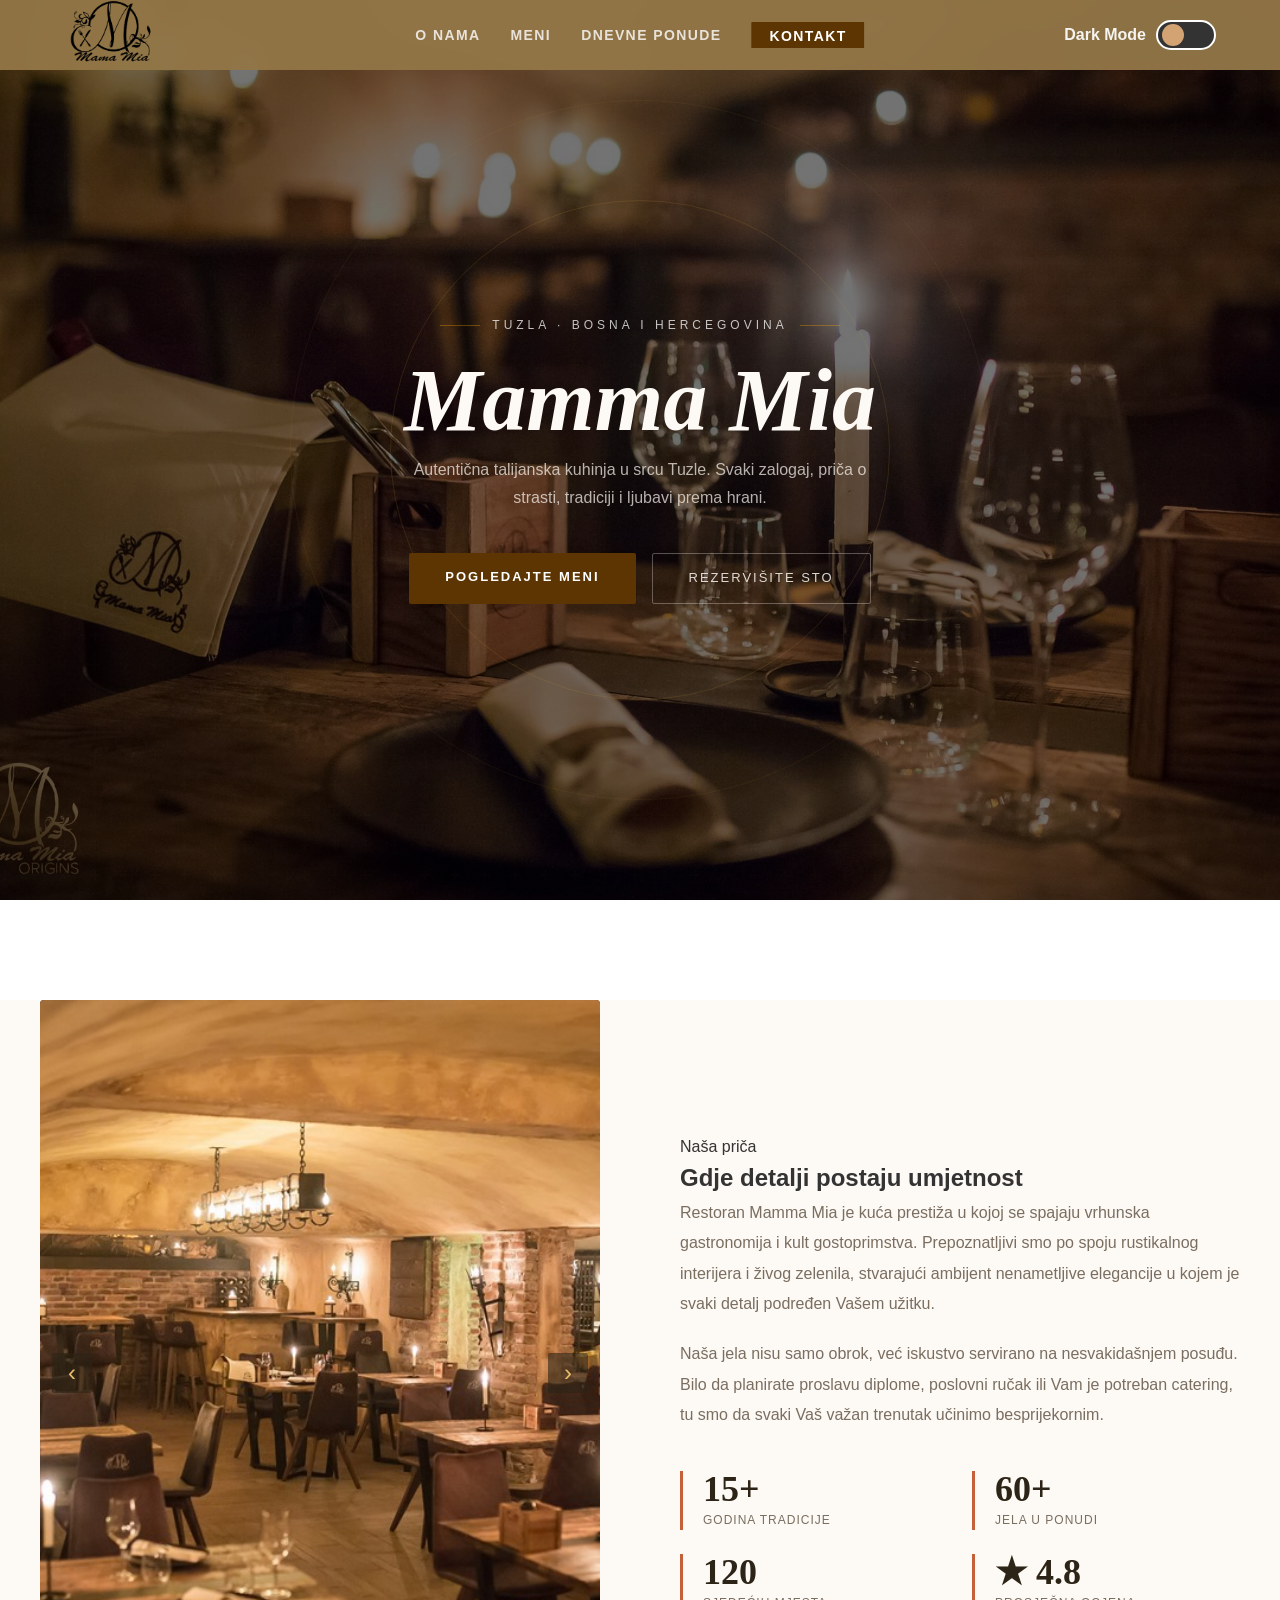
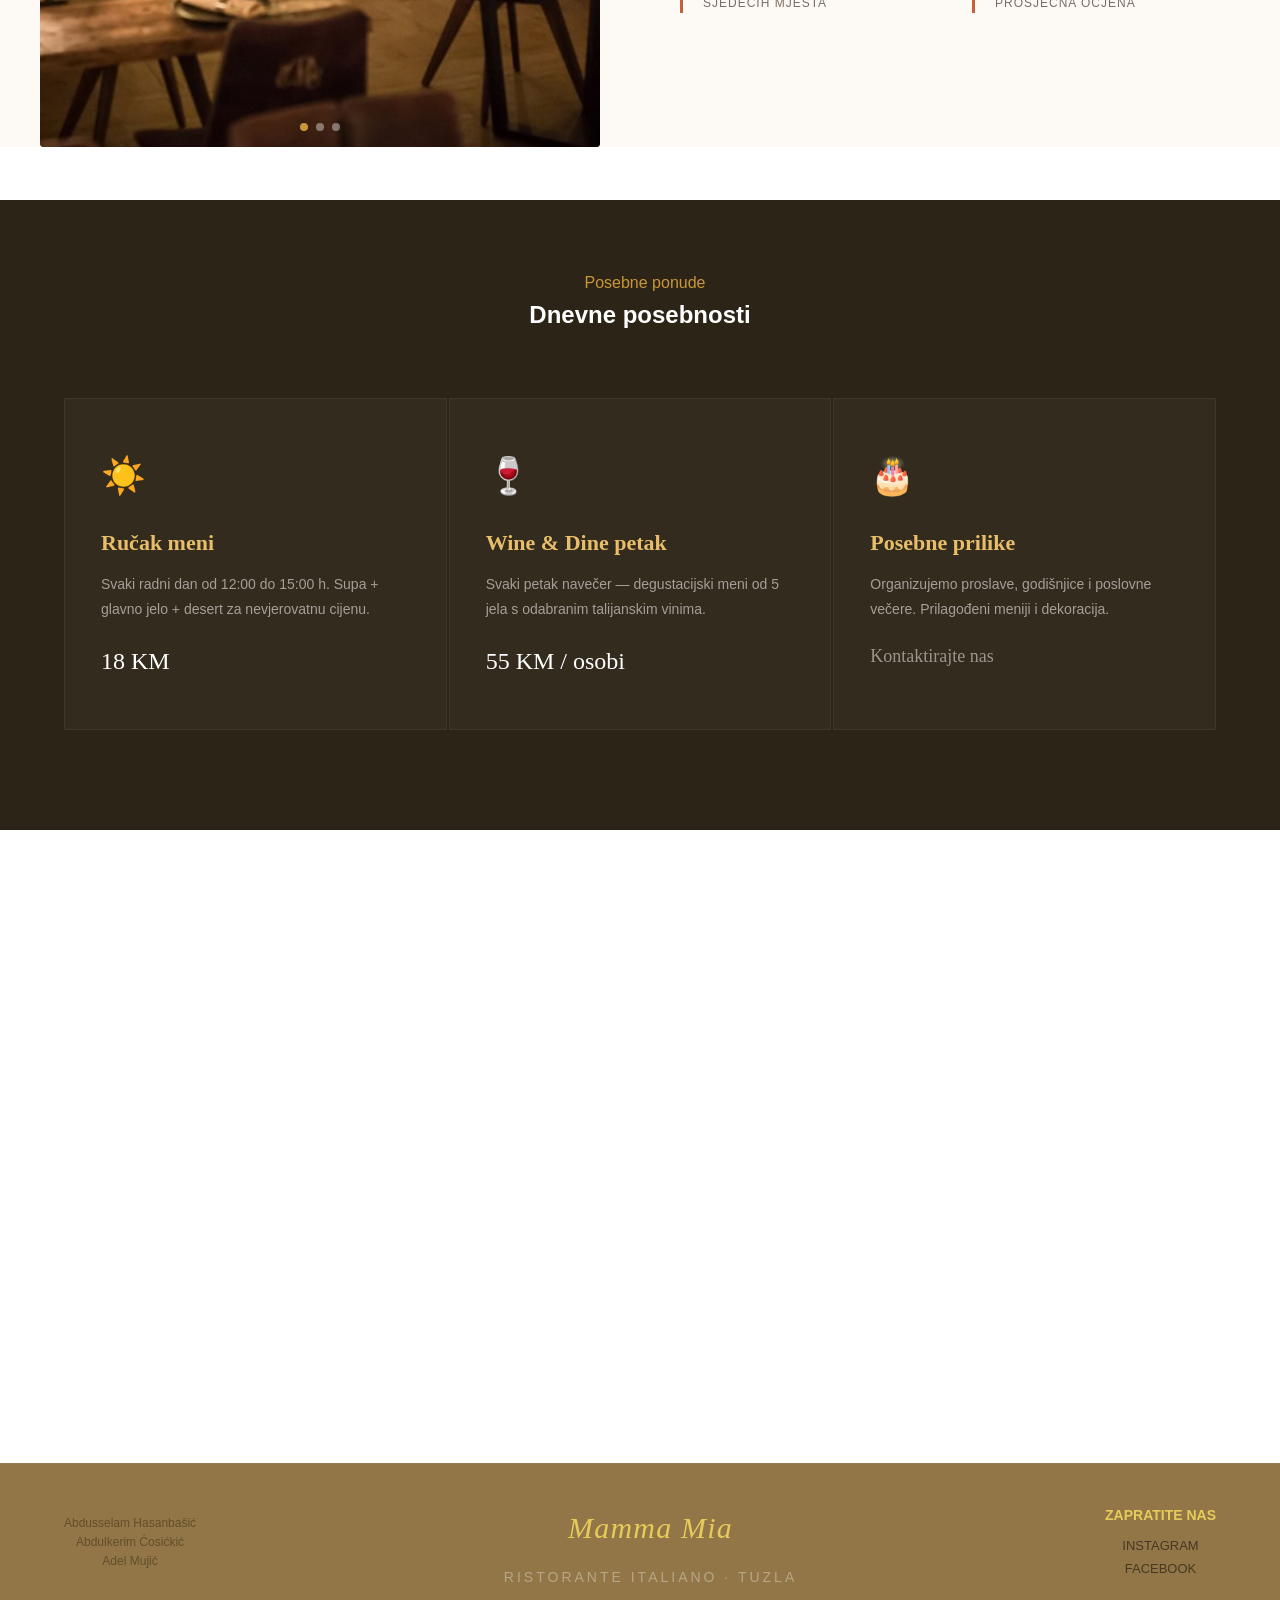
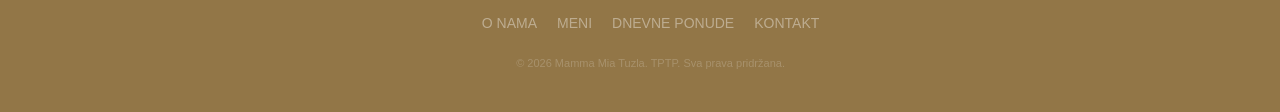
==== commit 804c3cfd: "Jednan header i footer preko svakog HTML fajla (stranice)" ====
--- a/index.html
+++ b/index.html
@@ -5,7 +5,7 @@
     <head>
         <meta charset="utf-8">
         <link rel="stylesheet" href="css/tptpstil.css">
-        <meta name="viewport" content="width=device-width, inital-scale=1.0">
+    <meta name="viewport" content="width=device-width, initial-scale=1.0">
         <title>Mamma Mia Tuzla</title>
 
     </head>
@@ -13,15 +13,20 @@
     <body>
     <nav>
         <div class="nav-logo">
-          <a href="index.html"><img src="/images/logo.png" alt="Mamma Mia" ></a>
-          </div>
+          <a href="index.html"><img src="/images/logo.png" alt="Mamma Mia"></a>
+        </div>
         <ul class="nav-lista">
             <li><a href="index.html">O nama</a></li>
             <li><a href="sadrzaj.html">Meni</a></li>
-            <li><a href="#ponude">Dnevne ponude</a></li>
+            <li><a href="index.html#ponude">Dnevne ponude</a></li>
             <li><a href="kontakt.html" class="nav-kontakt">Kontakt</a></li>
         </ul>
-        
+        <div class="prekidac-kontejner">
+            <span id="tema-tekst">Dark Mode</span>
+            <button id="theme-toggle" class="toggle-switch" type="button" aria-label="Promijeni temu">
+                <span class="krug"></span>
+            </button>
+        </div>
     </nav>
     
 <section class="pocetna" id="pocetna">
@@ -45,13 +50,13 @@
     <div class="o-nama-vizualno">
       <div class="slajder">
         <div class="slajd aktivno">
-          <img src="images/slikarestorana1.jpg" alt="Restoran 1">
+          <img src="/images/slikarestorana1.jpg" alt="Restoran 1">
         </div>
         <div class="slajd">
-          <img src="images/slikarestorana2.jpg" alt="Restoran 2">
+          <img src="/images/slikarestorana2.jpg" alt="Restoran 2">
         </div>
         <div class="slajd">
-          <img src="images/slikarestorana3.jpg" alt="Restoran 3">
+          <img src="/images/slikarestorana3.jpg" alt="Restoran 3">
         </div>
       </div>
       <div class="slajder-tacke">
--- a/css/tptpstil.css
+++ b/css/tptpstil.css
@@ -34,12 +34,50 @@
   backdrop-filter: blur(8px);
   display: flex;
   align-items: center;
-  justify-content: space-between;
+  justify-content: flex-start;
   padding: 0 5%;
   height: 70px;
-}
-
-.nav-logo{
+  gap: 16px;
+}
+
+/* Logo lijevo, linkovi vizuelno centrirani, tema desno */
+.nav-logo {
+  flex-shrink: 0;
+  position: relative;
+  z-index: 2;
+}
+
+.nav-lista {
+  position: absolute;
+  left: 50%;
+  transform: translateX(-50%);
+  display: flex;
+  gap: 30px;
+  list-style: none;
+  white-space: nowrap;
+  max-width: 70vw;
+  overflow-x: auto;
+  scrollbar-width: none;
+  -ms-overflow-style: none;
+}
+
+.nav-lista::-webkit-scrollbar {
+  display: none;
+}
+
+.prekidac-kontejner {
+  margin-left: auto;
+  flex-shrink: 0;
+  position: relative;
+  z-index: 2;
+  color: rgba(255, 255, 255, 0.92);
+}
+
+body.light-mode nav .prekidac-kontejner {
+  color: rgba(255, 255, 255, 0.92);
+}
+
+.nav-logo .nav-logo-tekst {
     font-family: 'Playfair Display', serif;
     font-style: italic;
     font-size: 30px;
@@ -47,15 +85,15 @@
     color: rgb(233, 233, 118);
 }
 
+.nav-logo a {
+  display: inline-flex;
+  align-items: center;
+  text-decoration: none;
+}
+
 .nav-logo img {
   height: 65px;
   width: auto;
-}
-
-.nav-lista {
-  display: flex;
-  gap: 30px;
-  list-style:none;
 }
 
 .nav-lista a {
@@ -108,7 +146,7 @@
   content: '';
   position: absolute;
   inset: 0;
-  background: url('images/pattern.svg');
+  background: url('/images/pattern.svg');
   opacity: 0.3;
 }
  
@@ -994,27 +1032,13 @@
     line-height: 1.6;
 }
 
-/* HEADER */
-
-header {
-    position: fixed;
-    top: 0;
-    width: 100%;
-    background: #b08a57;
-    display: flex;
-    align-items: center;
-    justify-content: space-between;
-    padding: 15px 50px;
-    z-index: 1000;
-}
-
 .logo img {
     width: 120px;
 }
 
-/* NAVIGACIJA */
-
-nav ul {
+/* NAVIGACIJA (liste unutar stranica koje još koriste generic nav ul) */
+
+nav:not(:has(.nav-lista)) ul {
     list-style: none;
     display: flex;
     gap: 35px;
@@ -1089,6 +1113,8 @@
 
 .hero {
     height: 100vh;
+    box-sizing: border-box;
+    padding-top: 70px;
     background: url("/images/restoran2.jpeg") center/cover no-repeat;
     display: flex;
     align-items: center;
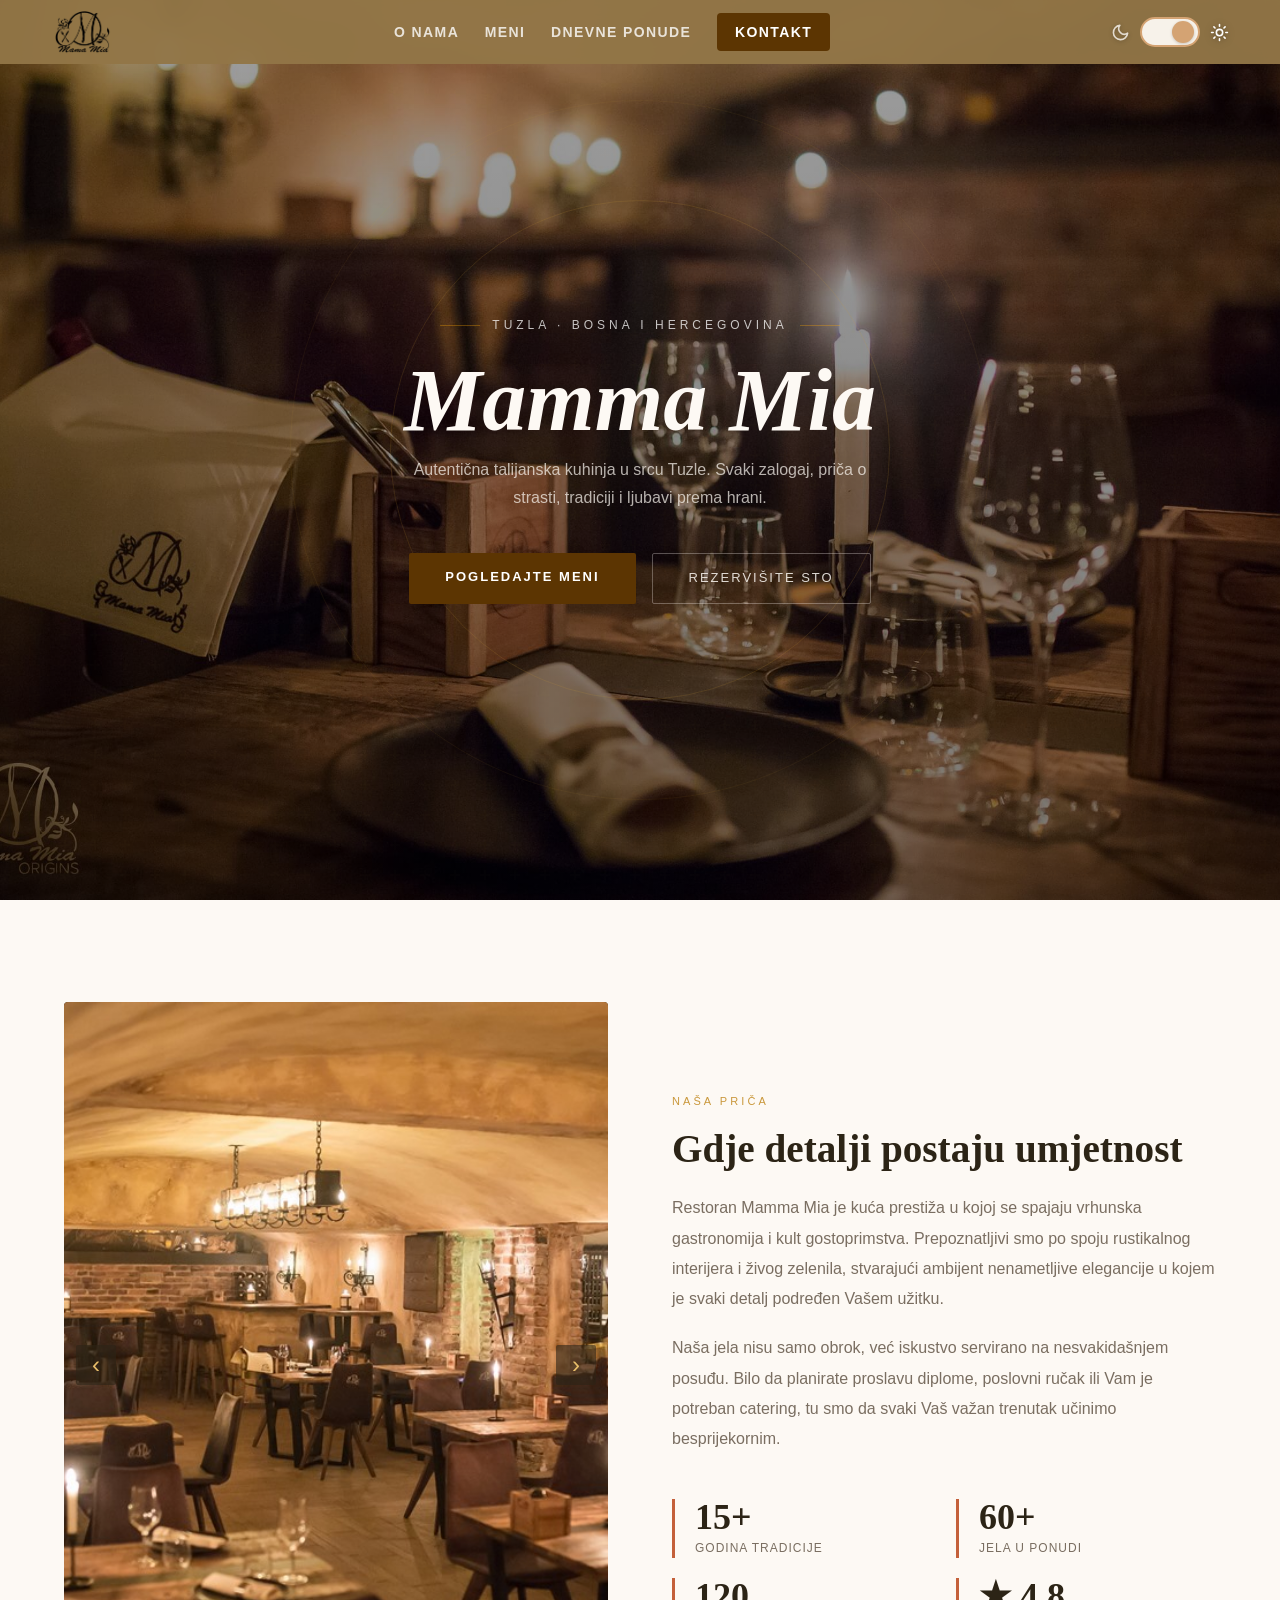
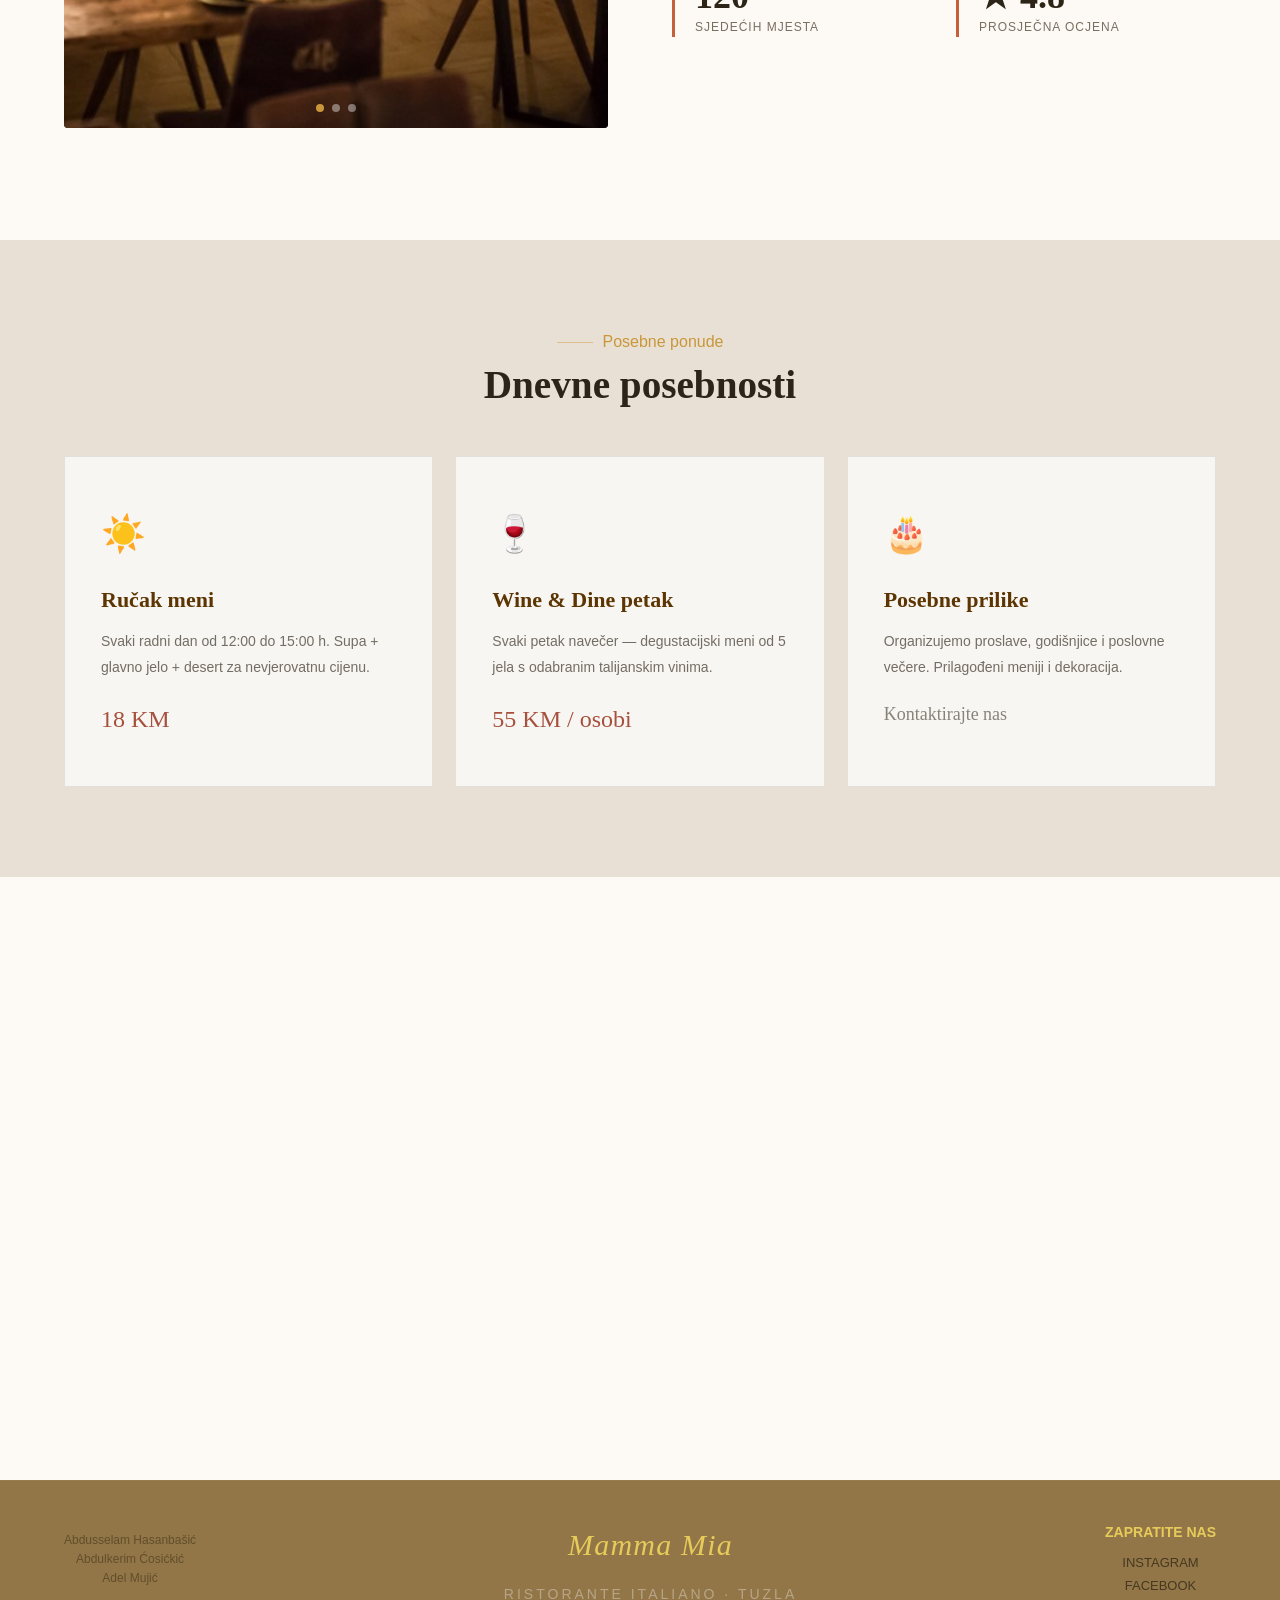
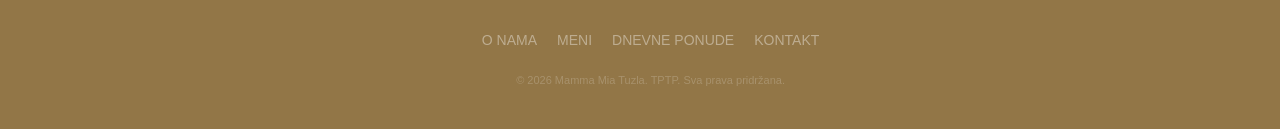
==== commit 886193c1: "Dodana podrška za tamnu i svijetlu temu, unaprijeđena navigacija s hamburger menijem i overlay-om, t" ====
--- a/index.html
+++ b/index.html
@@ -1,34 +1,61 @@
 <!DOCTYPE HTML>
 <html lang = "bs">
 
-    
+    <!-- Naslovnica: predstavljanje restorana, slajder, dnevne ponude, mapa. -->
     <head>
+        <!-- Osnovni skup znakova i prilagodba širine na mobilnim uređajima. -->
         <meta charset="utf-8">
+        <meta name="viewport" content="width=device-width, initial-scale=1.0">
+        <!--
+          Rani komadić JS: čita sačuvanu temu iz localStorage i odmah postavlja data-theme na <html>.
+          Time se izbjegava „treperenje“ (korisnik vidi kratko jednu temu pa drugu kad se učita glavni JS).
+        -->
+        <script>
+(function(){try{var t=localStorage.getItem('tptp-theme');if(t==='light'||t==='dark')document.documentElement.setAttribute('data-theme',t);}catch(e){}})();
+        </script>
         <link rel="stylesheet" href="css/tptpstil.css">
-    <meta name="viewport" content="width=device-width, initial-scale=1.0">
         <title>Mamma Mia Tuzla</title>
 
     </head>
 
-    <body>
-    <nav>
+    <body class="stranica-index">
+    <!--
+      Glavna navigacija (isti blok je ručno kopiran na index, sadrzaj i kontakt).
+      Napomena za održavanje: izmjene linkova ili ARIA atributa treba uskladiti na sve tri stranice.
+    -->
+    <nav class="glavna-nav" id="glavna-nav" aria-label="Glavna navigacija">
         <div class="nav-logo">
           <a href="index.html"><img src="/images/logo.png" alt="Mamma Mia"></a>
         </div>
-        <ul class="nav-lista">
+        <ul class="nav-lista" id="primary-nav">
             <li><a href="index.html">O nama</a></li>
             <li><a href="sadrzaj.html">Meni</a></li>
             <li><a href="index.html#ponude">Dnevne ponude</a></li>
             <li><a href="kontakt.html" class="nav-kontakt">Kontakt</a></li>
         </ul>
-        <div class="prekidac-kontejner">
-            <span id="tema-tekst">Dark Mode</span>
+        <div class="nav-akcije">
+            <button type="button" class="nav-hamburger" id="nav-menu-toggle" aria-expanded="false" aria-controls="primary-nav" aria-label="Otvori meni">
+                <span class="nav-hamburger-line" aria-hidden="true"></span>
+                <span class="nav-hamburger-line" aria-hidden="true"></span>
+                <span class="nav-hamburger-line" aria-hidden="true"></span>
+            </button>
+            <div class="prekidac-kontejner prekidac-tema">
+            <svg class="toggle-ikon toggle-ikon-mjesec" xmlns="http://www.w3.org/2000/svg" width="19" height="19" viewBox="0 0 24 24" aria-hidden="true" focusable="false">
+                <path fill="none" stroke="currentColor" stroke-width="2" stroke-linecap="round" stroke-linejoin="round" d="M21 12.79A9 9 0 1 1 11.21 3a7 7 0 0 0 9.79 9.79z"/>
+            </svg>
             <button id="theme-toggle" class="toggle-switch" type="button" aria-label="Promijeni temu">
                 <span class="krug"></span>
             </button>
+            <svg class="toggle-ikon toggle-ikon-sunce" xmlns="http://www.w3.org/2000/svg" width="19" height="19" viewBox="0 0 24 24" aria-hidden="true" focusable="false">
+                <circle cx="12" cy="12" r="4" fill="none" stroke="currentColor" stroke-width="2"/>
+                <path fill="none" stroke="currentColor" stroke-width="2" stroke-linecap="round" d="M12 2v2M12 20v2M4.93 4.93l1.41 1.41M17.66 17.66l1.41 1.41M2 12h2M20 12h2M4.93 19.07l1.41-1.41M17.66 6.34l1.41-1.41"/>
+            </svg>
+        </div>
         </div>
     </nav>
-    
+    <div class="nav-overlay" id="nav-overlay" hidden aria-hidden="true"></div>
+
+<!-- Hero: pozadinske slojevite div-ove i glavni poziv na akciju (meni / rezervacija). id="pocetna" koriste interni linkovi. -->
 <section class="pocetna" id="pocetna">
     <div class="pocetna-a"></div>
     <div class="pocetna-a pocetna-b"></div>
@@ -44,7 +71,8 @@
     </div>
   </section>
 
-    <main style="min-height: 100vh; padding-top: 100px;">
+    <main class="index-main">
+   <!-- O nama: tekst + slajd fotografija; tačke i strelice pozivaju funkcije iz tptpskripte.js (onclick). -->
    <section class="o-nama" id="o-nama">
   <div class="o-nama-mreza">
     <div class="o-nama-vizualno">
@@ -99,6 +127,7 @@
    
 </main>
 
+  <!-- Dnevne ponude: kartice s linkovima ka kontaktu gdje je to smisleno. id="ponude" služi za sidro (npr. index.html#ponude). -->
   <section class="ponude" id="ponude">
     <div class="ponude-naslov">
       <div class="oznaka-sekcije">
@@ -133,6 +162,7 @@
     </div>
   </section>
 
+    <!-- Ugrađena Google mapa lokacije restorana. -->
     <section class="lokacija-sekcija">
     <aside class="full-aside">
     <iframe src="https://www.google.com/maps/embed?pb=!1m18!1m12!1m3!1d2843.802780146923!2d18.672345576224014!3d44.53967057107395!2m3!1f0!2f0!3f0!3m2!1i1024!2i768!4f13.1!3m3!1m2!1s0x475ead18a73e89eb%3A0x165731ec20362dbc!2sMamaMia!5e0!3m2!1sen!2sba!4v1778884209184!5m2!1sen!2sba" width="600" height="450" style="border:0;" allowfullscreen="" loading="lazy" referrerpolicy="no-referrer-when-downgrade"></iframe>
@@ -141,6 +171,7 @@
 </section>
 
     <footer>
+    <!-- Imena članova tima / projekta (TPTP). -->
 
     <ul class="footer-imena">
         <li>Abdusselam Hasanbašić</li>
@@ -151,6 +182,10 @@
     <div class="footer-sredina">
     <div class="footer-logo">Mamma Mia</div>
     <div class="footer-tag">Ristorante Italiano · Tuzla</div>
+    <!--
+      Brzi linkovi unutar stranice: sidro mora tačno odgovarati id atributu (mala slova, crtice).
+      Audit: #O nama i #Ponude ne poklapaju se sa id="o-nama" i id="ponude" — sidra u podnožju trenutno ne rade dok se hash-evi ne usklade.
+    -->
     <div class="footer-linkovi">
       <a href="#O nama">O nama</a>
       <a href="sadrzaj.html">Meni</a>
@@ -172,7 +207,7 @@
     
  </footer>
 
-
+<!-- Zajedničke interaktivne funkcije: slajder, tema, mobilni meni; ostatak se izvršava samo ako postoje odgovarajući elementi. -->
 <script src="js/tptpskripte.js"></script>
 </body>
 </html>
--- a/css/tptpstil.css
+++ b/css/tptpstil.css
@@ -1,80 +1,375 @@
+/**
+ * tptpstil.css — zajednički izgled sajta restorana Mamma Mia (naslovnica, meni, kontakt).
+ *
+ * Približan raspored:
+ * 1) Globalni reset, varijable u :root i izbor teme (data-theme + prefers-color-scheme).
+ * 2) Fiksna navigacija, mobilni „ladica“ meni i zatamnjujući overlay.
+ * 3) Naslovnica: punoekranski hero (.pocetna), sekcija O nama sa slajderom, ponude, mapa, podnožje.
+ * 4) Stranica kontakt: dodatne varijable, pozadina, raspored kutija, forme, modal.
+ * 5) Stranica meni (sadrzaj): hero, tabovi preko skrivenih radio dugmadi (bez JS), dodatni blokovi (tabela, galerija, mapa sličica, liste).
+ *
+ * Komentari su namjenski na nivou sekcija, ne uz svaku pojedinačnu deklaraciju.
+ *
+ * Autorstvo po blokovima (TPTP, troje u timu): prettražiti oznake ABDUSSELAM, ABDULKERIM, ADEL.
+ */
+
+/* ---------- ABDUSSELAM: zajednički reset / :root, tema na <html>, tijelo, navigacija, naslovnica, podnožje ---------- */
 *, *::before, *::after { margin: 0; padding: 0; box-sizing: border-box; }
 :root {
+/* Visina fiksne trake i boje akcenta / dugmadi za naslovnicu */
+--nav-height: 4rem;
 --dugme: #5c3502;
 --dugmehover: #dbad2d;
 --toplabijela: #FDF9F4;
 --rezervacija: #E8BE6A;
 
   
+  /* Akcentna crvena i tamne neutralne nijanse (tekst, blokovi) */
   --crvena: #C4603A;
 
   
   --slajderpoz: #2C2416;
   --siva: #7A6E61;
 
+  /* Zlatni akcenti i granice */
   --gold: #C9973A;
   --gold-light: #E8BE6A;
 
   --border: rgba(44,36,22,0.12);
-
-}
-
-html { scroll-behavior: smooth; }
+  --terracotta-light: #e8a090;
+
+}
+
+/* Glatko skrolovanje na interna sidra; color-scheme daje pregledniku smjernicu za UI u svijetloj/tamnoj paleti. */
+html {
+  scroll-behavior: smooth;
+  color-scheme: light dark;
+}
+
+/* Hijerarhija teme: eksplicitni data-theme na <html> ima prednost; inače :not([data-theme]) prati prefers-color-scheme. */
+html[data-theme="light"] {
+  color-scheme: light;
+}
+
+html[data-theme="dark"] {
+  color-scheme: dark;
+}
+
+@media (prefers-color-scheme: light) {
+  html:not([data-theme]) {
+    color-scheme: light;
+  }
+}
+
+@media (prefers-color-scheme: dark) {
+  html:not([data-theme]) {
+    color-scheme: dark;
+  }
+}
 
 body {
   font-family: 'Lato', sans-serif;
   background: white;
 }
 
-nav {
+/* ---------- Glavna navigacija: mreža na širokim ekranima, „ladica“ ispod 961px ---------- */
+.glavna-nav {
   position: fixed;
-  top: 0; left: 0; right: 0;
-  z-index: 100; 
+  top: 0;
+  left: 0;
+  right: 0;
+  z-index: 100;
   background: rgba(146, 118, 71, 0.96);
   backdrop-filter: blur(8px);
-  display: flex;
   align-items: center;
-  justify-content: flex-start;
-  padding: 0 5%;
-  height: 70px;
-  gap: 16px;
-}
-
-/* Logo lijevo, linkovi vizuelno centrirani, tema desno */
+  gap: clamp(8px, 1.5vw, 18px);
+  padding: 0.35rem clamp(12px, 4vw, 5%);
+  min-height: var(--nav-height);
+  box-sizing: border-box;
+}
+
 .nav-logo {
   flex-shrink: 0;
   position: relative;
   z-index: 2;
-}
-
-.nav-lista {
-  position: absolute;
-  left: 50%;
-  transform: translateX(-50%);
   display: flex;
-  gap: 30px;
-  list-style: none;
-  white-space: nowrap;
-  max-width: 70vw;
-  overflow-x: auto;
-  scrollbar-width: none;
-  -ms-overflow-style: none;
-}
-
-.nav-lista::-webkit-scrollbar {
-  display: none;
-}
-
-.prekidac-kontejner {
-  margin-left: auto;
+  align-items: center;
+  min-width: 0;
+}
+
+.nav-akcije {
+  display: flex;
+  align-items: center;
+  gap: 10px;
   flex-shrink: 0;
   position: relative;
   z-index: 2;
+}
+
+.nav-lista {
+  display: flex;
+  align-items: center;
+  gap: clamp(12px, 2vw, 28px);
+  list-style: none;
+  margin: 0;
+  padding: 0;
+  min-width: 0;
+  scrollbar-width: none;
+  -ms-overflow-style: none;
+}
+
+.nav-lista::-webkit-scrollbar {
+  display: none;
+}
+
+.prekidac-kontejner {
+  margin-left: 0;
+  flex-shrink: 0;
+  position: relative;
   color: rgba(255, 255, 255, 0.92);
 }
 
-body.light-mode nav .prekidac-kontejner {
-  color: rgba(255, 255, 255, 0.92);
+.glavna-nav .toggle-switch {
+  appearance: none;
+  -webkit-appearance: none;
+  font: inherit;
+}
+
+@media (min-width: 961px) {
+  .glavna-nav {
+    display: grid;
+    grid-template-columns: auto minmax(0, 1fr) auto;
+  }
+
+  .nav-logo {
+    grid-column: 1;
+  }
+
+  .nav-lista {
+    grid-column: 2;
+    position: static;
+    transform: none;
+    visibility: visible;
+    pointer-events: auto;
+    flex-direction: row;
+    justify-content: center;
+    align-items: center;
+    white-space: nowrap;
+    height: auto;
+    width: auto;
+    max-height: none;
+    padding: 0;
+    margin: 0;
+    background: transparent;
+    box-shadow: none;
+    border: none;
+    overflow-x: auto;
+    overflow-y: visible;
+  }
+
+  .nav-akcije {
+    grid-column: 3;
+    justify-self: end;
+  }
+
+  .nav-hamburger {
+    display: none !important;
+  }
+
+  .nav-lista li {
+    border-bottom: none;
+  }
+
+  .nav-lista a {
+    font-size: 14px;
+    letter-spacing: 1.4px;
+  }
+
+  /* Bez :not bi padding:0 na svim <a> pregazio .nav-kontakt (niža specifičnost). */
+  .nav-lista a:not(.nav-kontakt) {
+    padding: 0;
+  }
+
+  .nav-lista a.nav-kontakt {
+    padding: 7.5px 18px;
+  }
+
+  .nav-kontakt {
+    margin: 0;
+    text-align: inherit;
+  }
+}
+
+@media (max-width: 960px) {
+  .glavna-nav {
+    display: flex;
+    flex-wrap: nowrap;
+    justify-content: flex-start;
+  }
+
+  .nav-logo {
+    flex-shrink: 0;
+    margin-right: auto;
+  }
+
+  .nav-akcije {
+    display: flex;
+    align-items: center;
+    gap: 10px;
+    flex-shrink: 0;
+    margin-left: 0;
+  }
+
+  .nav-hamburger {
+    display: inline-flex;
+  }
+
+  .nav-lista {
+    display: flex;
+    flex: 0 0 0;
+    min-width: 0;
+    max-width: 0;
+    overflow: hidden;
+    position: fixed;
+    top: var(--nav-height);
+    right: 0;
+    width: min(20rem, 88vw);
+    height: calc(100dvh - var(--nav-height));
+    max-height: calc(100vh - var(--nav-height));
+    z-index: 102;
+    flex-direction: column;
+    align-items: stretch;
+    justify-content: flex-start;
+    gap: 0;
+    padding: 0.75rem 0 1.25rem;
+    margin: 0;
+    list-style: none;
+    white-space: normal;
+    overflow-x: hidden;
+    overflow-y: auto;
+    -webkit-overflow-scrolling: touch;
+    background: rgba(52, 40, 24, 0.98);
+    border-left: 1px solid rgba(255, 255, 255, 0.08);
+    box-shadow: -12px 0 32px rgba(0, 0, 0, 0.25);
+    transform: translateX(100%);
+    visibility: hidden;
+    pointer-events: none;
+    transition: transform 0.28s ease, visibility 0.28s ease;
+  }
+
+  /* pointer-events se ne nasljeđuje — linkovi bi inače i dalje primali klik dok je meni vizualno zatvoren */
+  body:not(.nav-menu-open) .nav-lista,
+  body:not(.nav-menu-open) .nav-lista * {
+    pointer-events: none !important;
+  }
+
+  body.nav-menu-open .nav-lista {
+    transform: translateX(0);
+    visibility: visible;
+    pointer-events: auto;
+    max-width: min(20rem, 88vw);
+    overflow-x: hidden;
+    overflow-y: auto;
+  }
+
+  body.nav-menu-open .nav-lista a {
+    pointer-events: auto;
+  }
+
+  .nav-lista li {
+    border-bottom: 1px solid rgba(255, 255, 255, 0.07);
+  }
+
+  .nav-lista a {
+    display: block;
+    padding: 1rem 1.35rem;
+    font-size: 15px;
+    letter-spacing: 0.1em;
+  }
+
+  .nav-kontakt {
+    margin: 1rem 1.35rem 0.5rem;
+    text-align: center;
+    padding: 0.65rem 1rem !important;
+  }
+}
+
+.nav-overlay {
+  position: fixed;
+  inset: 0;
+  top: var(--nav-height);
+  /* Z-index ispod .glavna-nav (100): inače overlay kao sibling prekriva cijelu traku uključujući izvučeni meni */
+  z-index: 99;
+  background: rgba(14, 11, 8, 0.58);
+  cursor: pointer;
+}
+
+.nav-overlay[hidden] {
+  display: none !important;
+}
+
+.nav-overlay:not([hidden]) {
+  display: block;
+}
+
+body.nav-menu-open {
+  overflow: hidden;
+}
+
+@media (prefers-reduced-motion: reduce) {
+  .nav-lista {
+    transition: none;
+  }
+
+  .nav-hamburger-line {
+    transition: none;
+  }
+}
+
+.nav-hamburger {
+  flex-direction: column;
+  justify-content: center;
+  align-items: center;
+  gap: 6px;
+  width: 44px;
+  height: 44px;
+  padding: 0;
+  border: none;
+  border-radius: 10px;
+  background: rgba(0, 0, 0, 0.22);
+  color: rgba(255, 255, 255, 0.95);
+  cursor: pointer;
+  transition: background 0.2s ease;
+}
+
+.nav-hamburger:hover {
+  background: rgba(0, 0, 0, 0.35);
+}
+
+.nav-hamburger:focus-visible {
+  outline: 2px solid var(--gold-light, #e8be6a);
+  outline-offset: 2px;
+}
+
+.nav-hamburger-line {
+  display: block;
+  width: 22px;
+  height: 2px;
+  border-radius: 1px;
+  background: currentColor;
+  transition: transform 0.28s ease, opacity 0.28s ease;
+}
+
+body.nav-menu-open .nav-hamburger-line:nth-child(1) {
+  transform: translateY(8px) rotate(45deg);
+}
+
+body.nav-menu-open .nav-hamburger-line:nth-child(2) {
+  opacity: 0;
+}
+
+body.nav-menu-open .nav-hamburger-line:nth-child(3) {
+  transform: translateY(-8px) rotate(-45deg);
 }
 
 .nav-logo .nav-logo-tekst {
@@ -89,11 +384,15 @@
   display: inline-flex;
   align-items: center;
   text-decoration: none;
+  line-height: 0;
 }
 
 .nav-logo img {
-  height: 65px;
+  display: block;
+  height: clamp(32px, 4.5vw, 44px);
   width: auto;
+  max-width: min(132px, 30vw);
+  object-fit: contain;
 }
 
 .nav-lista a {
@@ -109,6 +408,7 @@
 .nav-lista a:hover { color: rgb(219, 173, 45); }
 
 .nav-kontakt {
+  display: inline-block;
   background: rgb(92, 53, 2);
   color: #fff !important;
   padding: 7.5px 18px;
@@ -126,7 +426,7 @@
 
 
 
-/*-----------------------------------------------------------------------------------*/
+/* === Naslovnica: punoekranski hero ispod navigacije (.pocetna) === */
 .pocetna {
   min-height: 100vh;
   background:
@@ -266,15 +566,49 @@
   color: var(--rezervacija);
 }
 
-/*-----------------------------------------------------------------------------------*/
+/* Glavni blok ispod heroa: bez min-height da se ne stvara praznina ispod kratkog sadržaja */
+body.stranica-index .index-main {
+  padding: 0;
+  min-height: 0;
+  display: block;
+}
+
 .o-nama { 
   background: var(--toplabijela); 
+  padding: clamp(3.5rem, 8vw, 6.5rem) 5% clamp(4rem, 9vw, 7rem);
+}
+
+body.stranica-index .o-nama .oznaka-sekcije {
+  font-size: 11px;
+  letter-spacing: 0.28em;
+  text-transform: uppercase;
+  color: var(--gold);
+  margin-bottom: 0.875rem;
+}
+
+body.stranica-index .o-nama .naslov-sekcije {
+  font-family: 'Playfair Display', serif;
+  font-size: clamp(1.65rem, 4vw, 2.45rem);
+  font-weight: 700;
+  color: var(--slajderpoz);
+  line-height: 1.2;
+  margin-bottom: 1.35rem;
+}
+
+html[data-theme="dark"] body.stranica-index .o-nama .naslov-sekcije {
+  color: #f0e6d8;
+}
+
+@media (prefers-color-scheme: dark) {
+  html:not([data-theme]) body.stranica-index .o-nama .naslov-sekcije {
+    color: #f0e6d8;
+  }
 }
 
 .o-nama-mreza {
   display: grid;
   grid-template-columns: 1fr 1fr;
-  gap: 80px;
+  gap: clamp(2rem, 5vw, 4rem);
   align-items: center;
   max-width: 1200px;
   margin: 0 auto;
@@ -284,15 +618,19 @@
   font-size: 16px;
   color: var(--siva);
   line-height: 1.9;
-  margin-bottom: 20px;
+  margin-bottom: 1.15rem;
+}
+
+.o-nama-tekst p:last-of-type {
+  margin-bottom: 0;
 }
 
 
 .o-nama-statistika {
   display: grid;
   grid-template-columns: 1fr 1fr;
-  gap: 24px;
-  margin-top: 40px;
+  gap: 1.25rem 1.5rem;
+  margin-top: clamp(2rem, 4vw, 2.75rem);
 }
 
 .stat-kartica {
@@ -316,7 +654,7 @@
   text-transform: uppercase;
 }
 
-/* slideshow */
+/* Kontejner slajda: apsolutno pozicionirani .slajd preklapaju se; .aktivno određuje vidljivost */
 .o-nama-vizualno {
   position: relative;
   overflow: hidden;
@@ -399,27 +737,51 @@
 .slajd-prethodna { left: 12px; }
 .slajd-sljedeca { right: 12px; }
 
-
-
-/*-----------------------------------------------------------------------------------*/
-/*-----------------------------------------------------------------------------------*/
-
-/* =====================
-   DNEVNE PONUDE
-===================== */
- 
+@media (max-width: 900px) {
+  .o-nama-mreza {
+    grid-template-columns: 1fr;
+    gap: 2.25rem;
+  }
+
+  body.stranica-index .o-nama-vizualno {
+    order: -1;
+    max-width: min(100%, 400px);
+    margin-inline: auto;
+  }
+}
+
+
+
+/* === Sekcija dnevnih ponuda (tamna podloga, kartice) === */
 .ponude {
   background: var(--slajderpoz);
   color: #fff;
-  padding: 100px 5%; 
-  padding-top: 70px;
-  margin-bottom: 60px;
+  padding: clamp(3.5rem, 7vw, 6.25rem) 5%;
+  margin-bottom: 0;
 }
  
 .ponude-naslov {
   max-width: 1200px;
-  margin: 0 auto 64px auto;
+  margin: 0 auto clamp(2rem, 4vw, 3rem);
   text-align: center;
+}
+
+.ponude-naslov .linija {
+  display: inline-block;
+  width: 36px;
+  height: 1px;
+  background: currentColor;
+  opacity: 0.45;
+  vertical-align: middle;
+}
+
+body.stranica-index .ponude-naslov .naslov-sekcije {
+  font-family: 'Playfair Display', serif;
+  font-size: clamp(1.65rem, 4vw, 2.45rem);
+  font-weight: 700;
+  line-height: 1.2;
+  margin-top: 0.35rem;
+  color: inherit;
 }
 
 .ponuda-naslov-tekst a
@@ -435,6 +797,17 @@
   grid-template-columns: 1fr 1fr 1fr;
   gap: 2px;
 }
+
+body.stranica-index .ponude-mreza {
+  gap: clamp(14px, 2.2vw, 22px);
+}
+
+@media (max-width: 900px) {
+  .ponude-mreza {
+    grid-template-columns: 1fr;
+    max-width: 36rem;
+  }
+}
  
 .ponuda-kartica {
   background: rgba(255,255,255,0.03);
@@ -519,13 +892,14 @@
 
 
 
-/*-----------------------------------------------------------------------------------*/
-
+/* === Ugrađena mapa ispod ponuda (širina kontejnera, omjer stranica iframa) === */
 .lokacija-sekcija {
-  padding-top: 30px;    /* Odmiče mapu od tamne sekcije iznad nje */
-  padding-bottom: 60px; /* Odmiče mapu od samog dna footera */
+  padding-top: clamp(2.25rem, 5vw, 3.5rem);
+  padding-bottom: clamp(2.5rem, 5vw, 4rem);
+  padding-left: 5%;
+  padding-right: 5%;
   max-width: 1450px;
-  margin: 0 auto;       /* Centriranje cijelog bloka sa mapom */
+  margin: 0 auto;
 }
 
 .full-aside iframe {
@@ -534,7 +908,7 @@
 }
 
 
-/*-----------------------------------------------------------------------------------*/
+/* === Podnožje: tri kolone na širokim ekranima, na mobilnom redoslijed iz media query-a === */
 footer {
   background: rgba(146, 118, 71);
   display: flex;
@@ -699,20 +1073,12 @@
 
 
 
-/*
-///////////////////////////////////////////////////////////////////////////////////////////////////////////////////////////////////////////////////////////
-/////////////////////////////////////////////////////////////////////////////////////////////////////////////////////////////////////////////////////////////////
-//////////////////////////////////*/
-
-
-
-
-
-
-
-/* ABDUSSELAM */
-
-/* HERO SLIKE */
+
+
+
+
+
+/* === ABDUSSELAM: alternativni punoekranski hero sa <img> umjesto CSS pozadine (.hero-slika-*) === */
 .hero-slika-kontejner {
   position: relative;
   width: 100%;
@@ -763,7 +1129,7 @@
 
 
 
-/* KONTAKT CSS*/
+/* === ABDULKERIM: stranica kontakt — dodatne varijable u drugom :root bloku (pozadina „staklo“, obrub, tekst) === */
 :root {
     --zlatna: #d4a373;
     --bela-linija: #ffffff;
@@ -771,66 +1137,195 @@
     --tekst: #ffffff;
 }
 
-.light-mode {
+/* Svijetla mapa boja za kontakt kada je aktivna svijetla tema ili OS preferira svijetlo */
+html[data-theme="light"] {
     --staklo: rgba(245, 245, 245, 0.95);
     --bela-linija: #d4a373;
     --tekst: #111111;
 }
 
+@media (prefers-color-scheme: light) {
+    html:not([data-theme]) {
+        --staklo: rgba(245, 245, 245, 0.95);
+        --bela-linija: #d4a373;
+        --tekst: #111111;
+    }
+}
+
 * { box-sizing: border-box; margin: 0; padding: 0; }
 
-body {
-    background-image: linear-gradient(rgba(0,0,0,0.8), rgba(0,0,0,0.8)), url('https://images.unsplash.com/photo-1517248135467-4c7edcad34c4?w=1500');
+body.stranica-kontakt {
+    /* Tamni sloj iznad fotografije — pojedinačna svojstva (ne skraćenica background) da kasnija pravila ne obrišu sliku */
+    background-color: #1a1510;
+    background-image: linear-gradient(rgba(0, 0, 0, 0.72), rgba(0, 0, 0, 0.78)), url('https://images.unsplash.com/photo-1517248135467-4c7edcad34c4?w=1500');
     background-size: cover;
     background-attachment: fixed;
+    background-repeat: no-repeat;
+    background-position: center;
     color: white;
     font-family: 'Segoe UI', sans-serif;
     transition: 0.5s;
     min-height: 100vh;
 }
 
-body.light-mode {
+/* Eksplicitno tamna podloga za kontakt čak i ako druga pravila ili OS daju konfliktne upute */
+html[data-theme="dark"] body.stranica-kontakt {
+    background-color: #1a1510;
+    background-image: linear-gradient(rgba(0, 0, 0, 0.72), rgba(0, 0, 0, 0.78)), url('https://images.unsplash.com/photo-1517248135467-4c7edcad34c4?w=1500') !important;
+}
+
+html[data-theme="light"] body.stranica-kontakt {
     background-image: linear-gradient(rgba(255,255,255,0.8), rgba(255,255,255,0.8)), url('https://images.unsplash.com/photo-1517248135467-4c7edcad34c4?w=1500') !important;
 }
 
-/* GORNJI */
+@media (prefers-color-scheme: light) {
+    html:not([data-theme]) body.stranica-kontakt {
+        background-image: linear-gradient(rgba(255,255,255,0.8), rgba(255,255,255,0.8)), url('https://images.unsplash.com/photo-1517248135467-4c7edcad34c4?w=1500') !important;
+    }
+}
+
+/* Kontakt: dodatni selektor .gornji; u HTML-u se za raspored koristi klasa .GORNJI (definisana kasnije). */
 .gornji { 
      display: flex;
      justify-content: flex-end;
       padding: 20px 50px; 
     }
-.prekidac-kontejner { 
-     display: flex;
-     align-items: center; 
-     gap: 10px;
-      font-weight: bold; }
-.light-mode .prekidac-kontejner { color: #111; }
+.prekidac-kontejner {
+    display: flex;
+    align-items: center;
+}
+html[data-theme="light"] .prekidac-kontejner { color: #111; }
+html[data-theme="light"] nav .prekidac-kontejner { color: rgba(255, 255, 255, 0.92); }
+
+@media (prefers-color-scheme: light) {
+    html:not([data-theme]) .prekidac-kontejner { color: #111; }
+    html:not([data-theme]) nav .prekidac-kontejner { color: rgba(255, 255, 255, 0.92); }
+}
+
+.prekidac-kontejner.prekidac-tema {
+    gap: 10px;
+}
 
 .toggle-switch {
-         width: 60px;
-         height: 30px;
-         background: #333; 
-         border-radius: 20px;
-         border: 2px solid var(--bela-linija);
-         position: relative; 
-         cursor: pointer;
-          transition: 0.4s;
-         }
+    width: 60px;
+    height: 30px;
+    padding: 0;
+    margin: 0;
+    box-sizing: border-box;
+    background: #333;
+    border-radius: 20px;
+    border: 2px solid var(--bela-linija);
+    position: relative;
+    cursor: pointer;
+    transition: background 0.4s ease, border-color 0.3s ease;
+    flex-shrink: 0;
+}
+
+html[data-theme="light"] .toggle-switch {
+    background: rgba(253, 249, 244, 0.95);
+}
+
+@media (prefers-color-scheme: light) {
+    html:not([data-theme]) .toggle-switch {
+        background: rgba(253, 249, 244, 0.95);
+    }
+}
+
+.toggle-switch:focus-visible {
+    outline: 2px solid var(--zlatna);
+    outline-offset: 3px;
+}
+
+.toggle-switch:focus:not(:focus-visible) {
+    outline: none;
+}
+
+.prekidac-tema .toggle-ikon {
+    display: block;
+    flex-shrink: 0;
+    transition: opacity 0.35s ease, color 0.35s ease, filter 0.35s ease;
+}
+
+html[data-theme="dark"] .prekidac-tema .toggle-ikon-mjesec {
+    opacity: 1;
+    color: #f0cfa4;
+    filter: drop-shadow(0 1px 1px rgba(30, 22, 14, 0.55));
+}
+
+html[data-theme="dark"] .prekidac-tema .toggle-ikon-sunce {
+    opacity: 1;
+    color: rgba(255, 253, 248, 0.82);
+    filter: drop-shadow(0 1px 2px rgba(30, 22, 14, 0.42));
+}
+
+html[data-theme="light"] .prekidac-tema .toggle-ikon-mjesec {
+    opacity: 1;
+    color: rgba(255, 253, 248, 0.78);
+    filter: drop-shadow(0 1px 2px rgba(44, 36, 22, 0.45));
+}
+
+html[data-theme="light"] .prekidac-tema .toggle-ikon-sunce {
+    opacity: 1;
+    color: #ffffff;
+    filter: drop-shadow(0 1px 3px rgba(44, 36, 22, 0.55));
+}
+
 .krug {
-     width: 22px; 
-     height: 22px;
-      background: var(--zlatna);
-       border-radius: 50%;
-        position: absolute; 
-        top: 2px; left: 4px;
-         display: flex;
-          align-items: center;
-           justify-content: center;
-            transition: 0.4s;
-         }
-.light-mode .krug { left: 30px; background: #111; }
-
-/* LAYOUT */
+    width: 22px;
+    height: 22px;
+    background: var(--zlatna);
+    border-radius: 50%;
+    position: absolute;
+    top: 2px;
+    left: 4px;
+    display: flex;
+    align-items: center;
+    justify-content: center;
+    transition: left 0.4s ease, background 0.35s ease;
+    z-index: 1;
+}
+
+html[data-theme="light"] .krug {
+    left: calc(100% - 4px - 22px);
+    background: var(--zlatna);
+    box-shadow: 0 1px 3px rgba(44, 36, 22, 0.22);
+}
+
+@media (prefers-color-scheme: dark) {
+    html:not([data-theme]) .prekidac-tema .toggle-ikon-mjesec {
+        opacity: 1;
+        color: #f0cfa4;
+        filter: drop-shadow(0 1px 1px rgba(30, 22, 14, 0.55));
+    }
+
+    html:not([data-theme]) .prekidac-tema .toggle-ikon-sunce {
+        opacity: 1;
+        color: rgba(255, 253, 248, 0.82);
+        filter: drop-shadow(0 1px 2px rgba(30, 22, 14, 0.42));
+    }
+}
+
+@media (prefers-color-scheme: light) {
+    html:not([data-theme]) .prekidac-tema .toggle-ikon-mjesec {
+        opacity: 1;
+        color: rgba(255, 253, 248, 0.78);
+        filter: drop-shadow(0 1px 2px rgba(44, 36, 22, 0.45));
+    }
+
+    html:not([data-theme]) .prekidac-tema .toggle-ikon-sunce {
+        opacity: 1;
+        color: #ffffff;
+        filter: drop-shadow(0 1px 3px rgba(44, 36, 22, 0.55));
+    }
+
+    html:not([data-theme]) .krug {
+        left: calc(100% - 4px - 22px);
+        background: var(--zlatna);
+        box-shadow: 0 1px 3px rgba(44, 36, 22, 0.22);
+    }
+}
+
+/* Kontakt: glavni kontejner s kutijama i unutrašnji razmak */
 .glavni-kontejner {
      max-width: 1100px;
       margin: 0 auto; 
@@ -876,7 +1371,7 @@
       text-transform: uppercase;
      }
 
-/* FORME */
+/* Kontakt: polja forme, dugmad i oznake */
 .label-stil { 
      display: block;
      margin-top: 15px; 
@@ -896,7 +1391,13 @@
         font-size: 16px; 
         font-family: inherit;
      }
-.light-mode input, .light-mode textarea { background: white; color: black; }
+html[data-theme="light"] input,
+html[data-theme="light"] textarea { background: white; color: black; }
+
+@media (prefers-color-scheme: light) {
+    html:not([data-theme]) input,
+    html:not([data-theme]) textarea { background: white; color: black; }
+}
 
 .DUGME { 
     background: var(--zlatna); 
@@ -930,13 +1431,113 @@
       border-radius: 10px;
        overflow: hidden; 
        border: 1px solid var(--zlatna);
+      position: relative;
+      aspect-ratio: 4 / 3;
+      max-height: min(50vh, 360px);
      }
+
+.google-maps-box iframe {
+    position: absolute;
+    inset: 0;
+    width: 100%;
+    height: 100%;
+    border: 0;
+}
 
 .kontakt-tekst p {
      margin-bottom: 10px;
-}
-
-/* MODAL */
+     overflow-wrap: anywhere;
+}
+
+/* Kontakt: responzivan raspored kutija i ponašanje podnožja na uskim ekranima */
+body.stranica-kontakt .glavni-kontejner.kontakt-main {
+    min-height: 100vh;
+    padding: calc(var(--nav-height) + clamp(1rem, 4vw, 2.5rem)) clamp(0.875rem, 5vw, 1.5rem) clamp(1.5rem, 5vw, 2.5rem);
+}
+
+body.stranica-kontakt .naslov {
+    font-size: clamp(1.85rem, 8vw, 3.5rem);
+    margin-bottom: clamp(1.25rem, 4vw, 2.5rem);
+    padding-inline: 0.25rem;
+}
+
+body.stranica-kontakt .GORNJI {
+    grid-template-columns: minmax(0, 1fr);
+    gap: clamp(1rem, 4vw, 1.75rem);
+}
+
+@media (min-width: 769px) {
+    body.stranica-kontakt .GORNJI {
+        grid-template-columns: 1fr 1fr;
+        gap: clamp(1.25rem, 3vw, 30px);
+    }
+}
+
+@media (max-width: 768px) {
+    body.stranica-kontakt {
+        background-attachment: scroll;
+    }
+
+    body.stranica-kontakt .glavni-kontejner.kontakt-main {
+        max-width: 100%;
+        padding-left: clamp(0.75rem, 4vw, 1rem);
+        padding-right: clamp(0.75rem, 4vw, 1rem);
+    }
+
+    body.stranica-kontakt .kutija {
+        padding: clamp(1rem, 4vw, 1.5rem);
+        border-radius: 14px;
+    }
+
+    body.stranica-kontakt .kutija h3 {
+        letter-spacing: 0.12em;
+        font-size: clamp(0.95rem, 3.5vw, 1rem);
+        line-height: 1.35;
+    }
+
+    body.stranica-kontakt .google-maps-box {
+        margin-top: clamp(1.25rem, 4vw, 2rem);
+        max-height: min(42vh, 280px);
+        min-height: 180px;
+    }
+
+    body.stranica-kontakt .donji {
+        margin-top: clamp(1rem, 3vw, 1.5rem);
+    }
+
+    body.stranica-kontakt .DUGME {
+        font-size: clamp(0.75rem, 3.2vw, 0.9rem);
+        letter-spacing: 0.06em;
+        padding: 0.9rem 0.75rem;
+    }
+
+    body.stranica-kontakt .modal-sadrzaj {
+        width: min(100% - 2rem, 24rem);
+        margin: 25vh auto auto;
+        padding: clamp(1.25rem, 5vw, 2rem);
+    }
+
+    body.stranica-kontakt footer {
+        flex-direction: column;
+        align-items: center;
+        gap: 1.75rem;
+    }
+
+    body.stranica-kontakt .footer-imena {
+        order: 2;
+        margin-top: 0;
+    }
+
+    body.stranica-kontakt .footer-sredina {
+        order: 1;
+    }
+
+    body.stranica-kontakt .footer-desno {
+        order: 3;
+    }
+}
+
+/* Modalni prozor (poruke nakon forme) — cijeli ekran zaslon + središnja kartica */
 .modal {
      display: none;
       position: fixed;
@@ -959,10 +1560,17 @@
          color: white;
           animation: pop 0.4s cubic-bezier(0.175, 0.885, 0.32, 1.275);
          }
-.light-mode .modal-sadrzaj {
+html[data-theme="light"] .modal-sadrzaj {
      background: white; 
      color: black;
      }
+
+@media (prefers-color-scheme: light) {
+    html:not([data-theme]) .modal-sadrzaj {
+        background: white;
+        color: black;
+    }
+}
 .btn-zatvori {
      background: var(--zlatna);
       border: none;
@@ -1016,8 +1624,7 @@
 
 
 
-/* ADEL */
- 
+/* ---------- ADEL: dodatni reset, `body`, naslovnica po temi, cijela stranica meni (tabovi, detalji, galerija, liste, mapa sličice) ---------- */
 * {
     margin: 0;
     padding: 0;
@@ -1027,16 +1634,506 @@
 
 body {
     font-family: Arial, sans-serif;
-    background: white;
+    /* Samo boja teksta — puna skraćenica background bi uklonila pozadinsku sliku s višeg nivoa */
+    background-color: white;
     color: #333;
     line-height: 1.6;
 }
 
+@media (prefers-color-scheme: dark) {
+    html:not([data-theme]) body.stranica-kontakt {
+        background-color: #1a1510;
+    }
+}
+
+/* Naslovnica (.stranica-index): pozadina i boje teksta po temi, bez kontaktovog punoekranskog heroa */
+body.stranica-index {
+    font-family: 'Lato', sans-serif;
+    line-height: 1.6;
+    background-color: var(--toplabijela);
+    background-image: none;
+    color: #3a332b;
+    min-height: 100vh;
+}
+
+html[data-theme="dark"] body.stranica-index {
+    background-color: #14110e;
+    color: rgba(253, 249, 244, 0.9);
+}
+
+html[data-theme="light"] body.stranica-index {
+    background-color: var(--toplabijela);
+    color: #3a332b;
+}
+
+@media (prefers-color-scheme: dark) {
+    html:not([data-theme]) body.stranica-index {
+        background-color: #14110e;
+        color: rgba(253, 249, 244, 0.9);
+    }
+}
+
+@media (prefers-color-scheme: light) {
+    html:not([data-theme]) body.stranica-index {
+        background-color: var(--toplabijela);
+        color: #3a332b;
+    }
+}
+
+html[data-theme="light"] .pocetna {
+    background:
+        linear-gradient(rgba(0, 0, 0, 0.38), rgba(0, 0, 0, 0.52)),
+        url('/images/index_pocetna.jpg') center/cover no-repeat;
+}
+
+@media (prefers-color-scheme: light) {
+    html:not([data-theme]) .pocetna {
+        background:
+            linear-gradient(rgba(0, 0, 0, 0.38), rgba(0, 0, 0, 0.52)),
+            url('/images/index_pocetna.jpg') center/cover no-repeat;
+    }
+}
+
+html[data-theme="dark"] body.stranica-index .o-nama {
+    background: #1e1914;
+}
+
+html[data-theme="dark"] body.stranica-index .o-nama-tekst p {
+    color: rgba(253, 249, 244, 0.78);
+}
+
+html[data-theme="dark"] body.stranica-index .stat-broj {
+    color: var(--gold-light);
+}
+
+html[data-theme="dark"] body.stranica-index .stat-opis {
+    color: rgba(253, 249, 244, 0.48);
+}
+
+@media (prefers-color-scheme: dark) {
+    html:not([data-theme]) body.stranica-index .o-nama {
+        background: #1e1914;
+    }
+
+    html:not([data-theme]) body.stranica-index .o-nama-tekst p {
+        color: rgba(253, 249, 244, 0.78);
+    }
+
+    html:not([data-theme]) body.stranica-index .stat-broj {
+        color: var(--gold-light);
+    }
+
+    html:not([data-theme]) body.stranica-index .stat-opis {
+        color: rgba(253, 249, 244, 0.48);
+    }
+}
+
+html[data-theme="light"] body.stranica-index .ponude {
+    background: #e8e0d4;
+    color: #2c2416;
+}
+
+html[data-theme="light"] body.stranica-index .ponuda-kartica {
+    background: rgba(255, 255, 255, 0.72);
+    border: 1px solid rgba(44, 36, 22, 0.1);
+}
+
+html[data-theme="light"] body.stranica-index .ponuda-kartica:hover {
+    background: rgba(255, 255, 255, 0.9);
+}
+
+html[data-theme="light"] body.stranica-index .ponuda-naslov-tekst {
+    color: #5c3502;
+}
+
+html[data-theme="light"] body.stranica-index .ponuda-opis {
+    color: rgba(44, 36, 22, 0.65);
+}
+
+html[data-theme="light"] body.stranica-index .ponuda-cijena {
+    color: #a6513d;
+}
+
+html[data-theme="light"] body.stranica-index .ponuda-cijena--kontakt {
+    color: rgba(44, 36, 22, 0.55);
+}
+
+@media (prefers-color-scheme: light) {
+    html:not([data-theme]) body.stranica-index .ponude {
+        background: #e8e0d4;
+        color: #2c2416;
+    }
+
+    html:not([data-theme]) body.stranica-index .ponuda-kartica {
+        background: rgba(255, 255, 255, 0.72);
+        border: 1px solid rgba(44, 36, 22, 0.1);
+    }
+
+    html:not([data-theme]) body.stranica-index .ponuda-kartica:hover {
+        background: rgba(255, 255, 255, 0.9);
+    }
+
+    html:not([data-theme]) body.stranica-index .ponuda-naslov-tekst {
+        color: #5c3502;
+    }
+
+    html:not([data-theme]) body.stranica-index .ponuda-opis {
+        color: rgba(44, 36, 22, 0.65);
+    }
+
+    html:not([data-theme]) body.stranica-index .ponuda-cijena {
+        color: #a6513d;
+    }
+
+    html:not([data-theme]) body.stranica-index .ponuda-cijena--kontakt {
+        color: rgba(44, 36, 22, 0.55);
+    }
+}
+
+html[data-theme="dark"] body.stranica-index .lokacija-sekcija {
+    background: #14110e;
+}
+
+html[data-theme="light"] body.stranica-index .lokacija-sekcija {
+    background: var(--toplabijela);
+}
+
+@media (prefers-color-scheme: dark) {
+    html:not([data-theme]) body.stranica-index .lokacija-sekcija {
+        background: #14110e;
+    }
+}
+
+@media (prefers-color-scheme: light) {
+    html:not([data-theme]) body.stranica-index .lokacija-sekcija {
+        background: var(--toplabijela);
+    }
+}
+
+/* Stranica meni (.stranica-meni): lokalne varijable, razmaci i prilagodba tamnoj/svijetloj temi */
+body.stranica-meni {
+    font-family: 'Lato', sans-serif;
+    line-height: 1.6;
+    min-height: 100vh;
+    background-image: none;
+
+    --meni-page-bg: #ede8e0;
+    --meni-text: #2a241c;
+    --meni-text-muted: #5c534a;
+    --meni-surface: #ffffff;
+    --meni-heading: #7a4e0f;
+    --meni-accent: #b08a57;
+    --meni-border: #d8d0c4;
+    --meni-tab: #f4a261;
+    --meni-tab-hover: #e76f51;
+    --meni-shadow: rgba(44, 36, 22, 0.12);
+    --meni-th-bg: #9a7545;
+    --meni-link: #8b5a00;
+    --meni-link-hover: #e76f51;
+    --meni-hero-scrim: rgba(0, 0, 0, 0.48);
+
+    background-color: var(--meni-page-bg);
+    color: var(--meni-text);
+}
+
+html[data-theme="dark"] body.stranica-meni {
+    --meni-page-bg: #14110e;
+    --meni-text: rgba(253, 249, 244, 0.92);
+    --meni-text-muted: rgba(253, 249, 244, 0.65);
+    --meni-surface: #1e1914;
+    --meni-heading: #e8be6a;
+    --meni-accent: #c9973a;
+    --meni-border: rgba(255, 255, 255, 0.12);
+    --meni-tab: #6b4a1e;
+    --meni-tab-hover: #8a5f28;
+    --meni-shadow: rgba(0, 0, 0, 0.45);
+    --meni-th-bg: #4a3512;
+    --meni-link: #e8be6a;
+    --meni-link-hover: #f0d080;
+    --meni-hero-scrim: rgba(0, 0, 0, 0.55);
+}
+
+html[data-theme="light"] body.stranica-meni {
+    --meni-page-bg: #ede8e0;
+    --meni-text: #2a241c;
+    --meni-text-muted: #5c534a;
+    --meni-surface: #ffffff;
+    --meni-heading: #7a4e0f;
+    --meni-accent: #b08a57;
+    --meni-border: #d8d0c4;
+    --meni-tab: #f4a261;
+    --meni-tab-hover: #e76f51;
+    --meni-shadow: rgba(44, 36, 22, 0.12);
+    --meni-th-bg: #9a7545;
+    --meni-link: #8b5a00;
+    --meni-link-hover: #e76f51;
+    --meni-hero-scrim: rgba(0, 0, 0, 0.42);
+}
+
+@media (prefers-color-scheme: dark) {
+    html:not([data-theme]) body.stranica-meni {
+        --meni-page-bg: #14110e;
+        --meni-text: rgba(253, 249, 244, 0.92);
+        --meni-text-muted: rgba(253, 249, 244, 0.65);
+        --meni-surface: #1e1914;
+        --meni-heading: #e8be6a;
+        --meni-accent: #c9973a;
+        --meni-border: rgba(255, 255, 255, 0.12);
+        --meni-tab: #6b4a1e;
+        --meni-tab-hover: #8a5f28;
+        --meni-shadow: rgba(0, 0, 0, 0.45);
+        --meni-th-bg: #4a3512;
+        --meni-link: #e8be6a;
+        --meni-link-hover: #f0d080;
+        --meni-hero-scrim: rgba(0, 0, 0, 0.55);
+    }
+}
+
+@media (prefers-color-scheme: light) {
+    html:not([data-theme]) body.stranica-meni {
+        --meni-page-bg: #ede8e0;
+        --meni-text: #2a241c;
+        --meni-text-muted: #5c534a;
+        --meni-surface: #ffffff;
+        --meni-heading: #7a4e0f;
+        --meni-accent: #b08a57;
+        --meni-border: #d8d0c4;
+        --meni-tab: #f4a261;
+        --meni-tab-hover: #e76f51;
+        --meni-shadow: rgba(44, 36, 22, 0.12);
+        --meni-th-bg: #9a7545;
+        --meni-link: #8b5a00;
+        --meni-link-hover: #e76f51;
+        --meni-hero-scrim: rgba(0, 0, 0, 0.42);
+    }
+}
+
+body.stranica-meni .sadrzaj-main {
+    padding: 0;
+    max-width: none;
+    margin: 0;
+}
+
+body.stranica-meni .meni {
+    padding: clamp(3rem, 6vw, 5rem) clamp(1rem, 4vw, 2rem);
+    max-width: 72rem;
+    margin-inline: auto;
+}
+
+body.stranica-meni .meni h2 {
+    color: var(--meni-heading);
+    margin-bottom: clamp(1.25rem, 3vw, 2rem);
+}
+
+body.stranica-meni .tabs {
+    margin-bottom: clamp(1.5rem, 3vw, 2rem);
+}
+
+body.stranica-meni .tabs label {
+    background-color: var(--meni-tab);
+    margin: 6px 4px;
+}
+
+body.stranica-meni .tabs label:hover {
+    background-color: var(--meni-tab-hover);
+}
+
+body.stranica-meni .meni .content {
+    display: grid;
+    grid-template-columns: repeat(3, minmax(0, 1fr));
+    gap: clamp(1rem, 2.5vw, 1.5rem);
+}
+
+body.stranica-meni .item {
+    background: var(--meni-surface);
+    box-shadow: 0 4px 18px var(--meni-shadow);
+    margin: clamp(0.75rem, 2vw, 1.25rem) auto;
+    border: 1px solid var(--meni-border);
+}
+
+body.stranica-meni .meni .item {
+    margin: 0;
+    max-width: none;
+    flex-direction: column;
+    align-items: stretch;
+    min-height: 100%;
+}
+
+body.stranica-meni .meni .item img {
+    width: 100%;
+    height: clamp(140px, 22vw, 200px);
+    flex-shrink: 0;
+}
+
+body.stranica-meni .meni .item-info {
+    flex: 1;
+}
+
+@media (max-width: 900px) {
+    body.stranica-meni .meni .content {
+        grid-template-columns: repeat(2, minmax(0, 1fr));
+    }
+}
+
+@media (max-width: 560px) {
+    body.stranica-meni .meni .content {
+        grid-template-columns: 1fr;
+    }
+}
+
+body.stranica-meni .item h3 {
+    color: var(--meni-heading);
+}
+
+body.stranica-meni .item p {
+    color: var(--meni-text-muted);
+}
+
+body.stranica-meni .detalji {
+    padding: clamp(3rem, 7vw, 5.5rem) clamp(1rem, 4vw, 2rem);
+    max-width: 72rem;
+    border-top: 1px solid var(--meni-border);
+}
+
+body.stranica-meni .detalji h2,
+body.stranica-meni .detalji h3 {
+    color: var(--meni-heading);
+}
+
+body.stranica-meni .bookmark-nav {
+    margin-bottom: clamp(1.5rem, 4vw, 2.5rem);
+    display: flex;
+    flex-wrap: wrap;
+    justify-content: center;
+    gap: 0.75rem 1.25rem;
+}
+
+body.stranica-meni .bookmark-nav a {
+    color: var(--meni-link);
+    margin: 0;
+}
+
+body.stranica-meni .bookmark-nav a:hover {
+    color: var(--meni-link-hover);
+}
+
+body.stranica-meni table {
+    background: var(--meni-surface);
+    box-shadow: 0 4px 18px var(--meni-shadow);
+    margin-bottom: clamp(2.5rem, 5vw, 4rem);
+}
+
+body.stranica-meni th,
+body.stranica-meni td {
+    border-color: var(--meni-border);
+    color: var(--meni-text);
+}
+
+body.stranica-meni th {
+    background: var(--meni-th-bg);
+    color: #fff;
+}
+
+body.stranica-meni .gallery {
+    margin-bottom: clamp(2.5rem, 5vw, 4rem);
+    gap: clamp(12px, 2vw, 20px);
+}
+
+body.stranica-meni #tabela,
+body.stranica-meni #galerija,
+body.stranica-meni #lista,
+body.stranica-meni #mapa {
+    margin-bottom: clamp(2rem, 4vw, 3rem);
+}
+
+body.stranica-meni #mapa img {
+    margin-bottom: clamp(2rem, 4vw, 3rem);
+}
+
+body.stranica-meni .lista-kartica {
+    background: var(--meni-surface);
+    box-shadow: 0 6px 20px var(--meni-shadow);
+    border-top-color: var(--meni-accent);
+}
+
+body.stranica-meni .lista-kartica h4 {
+    color: var(--meni-heading);
+}
+
+body.stranica-meni .lista-kartica ul li,
+body.stranica-meni .lista-kartica ul li ul li {
+    color: var(--meni-text-muted);
+}
+
+body.stranica-meni .lista-kartica ul li::marker {
+    color: var(--meni-accent);
+}
+
+body.stranica-meni .lista-kartica ul li ul li::marker {
+    color: var(--meni-text-muted);
+}
+
+body.stranica-meni .top-link a {
+    color: var(--meni-link);
+}
+
+body.stranica-meni .top-link a:hover {
+    color: var(--meni-link-hover);
+}
+
+body.stranica-meni .hero .overlay {
+    background: var(--meni-hero-scrim);
+}
+
+@media (max-width: 640px) {
+    body.stranica-meni .hero h1 {
+        font-size: clamp(2.25rem, 12vw, 3.5rem);
+    }
+
+    body.stranica-meni .overlay {
+        padding: clamp(1.5rem, 6vw, 2.5rem);
+    }
+
+    body.stranica-meni .item {
+        flex-direction: column;
+        max-width: 100%;
+    }
+
+    body.stranica-meni .item img {
+        width: 100%;
+        height: 200px;
+    }
+}
+
+@media (max-width: 960px) {
+    body.stranica-meni .lista-kartica:nth-child(1),
+    body.stranica-meni .lista-kartica:nth-child(2),
+    body.stranica-meni .lista-kartica:nth-child(3),
+    body.stranica-meni .lista-kartica:nth-child(4),
+    body.stranica-meni .lista-kartica:nth-child(5) {
+        grid-column: 1 / -1;
+    }
+
+    body.stranica-meni .lista-box {
+        grid-template-columns: repeat(2, 1fr);
+    }
+}
+
+@media (max-width: 640px) {
+    body.stranica-meni .lista-box {
+        grid-template-columns: 1fr;
+    }
+
+    body.stranica-meni .gallery {
+        grid-template-columns: 1fr;
+    }
+}
+
 .logo img {
     width: 120px;
 }
 
-/* NAVIGACIJA (liste unutar stranica koje još koriste generic nav ul) */
+/* Navigacija bez .nav-lista: stariji stil liste (ako se negdje koristi generički <nav><ul>) */
 
 nav:not(:has(.nav-lista)) ul {
     list-style: none;
@@ -1056,7 +2153,7 @@
     color: #2b1a0f;
 }
 
-/* DARK MODE TOGGLE */
+/* Alternativni prekidač teme (slider / checkbox) — zaseban od glavnog .toggle-switch u traci */
 
 .toggle-container {
     display: flex;
@@ -1109,12 +2206,12 @@
     transform: translateX(24px);
 }
 
-/* HERO SEKCIJA */
+/* Meni stranica: hero (#pocetna) sa pozadinskom slikom i središnjim natpisom */
 
 .hero {
     height: 100vh;
     box-sizing: border-box;
-    padding-top: 70px;
+    padding-top: var(--nav-height);
     background: url("/images/restoran2.jpeg") center/cover no-repeat;
     display: flex;
     align-items: center;
@@ -1150,7 +2247,7 @@
     line-height: 1.6;
 }
 
-/* BUTTONS */
+/* Dugmad ispod hero teksta na stranici menija */
 
 .buttons {
     display: flex;
@@ -1185,7 +2282,7 @@
     color: black;
 }
 
-/* SEKCIJE */
+/* Opšte sekcije menija i kontakta (naslovi, razmaci) */
 
 .meni,
 .kontakt {
@@ -1201,7 +2298,7 @@
     font-size: 35px;
 }
 
-/* TABS */
+/* Kartice jela: oznake su povezane sa skrivenim radio inputima (#sva, #dorucak, …) */
 
 .tabs {
     text-align: center;
@@ -1228,7 +2325,7 @@
     background-color: #e76f51;
 }
 
-/* MENI ITEMS */
+/* Pojedinačno jelo u listi: slika + tekst */
 
 .item {
     display: flex;
@@ -1260,7 +2357,7 @@
     color: #555;
 }
 
-/* FILTER MENI */
+/* Filtriranje kartica po klasama (.dorucak, .rucak, …) preko :checked na radio dugmićima — bez JavaScripta */
 
 #sva:checked ~ .content .item {
     display: flex;
@@ -1301,12 +2398,12 @@
     display: flex;
 }
 
-/* FOOTER */
-
-
-
-
-/* DETALJNI SADRŽAJ */
+/* Zajedničko podnožje (sve stranice) — osnovni stil je ranije uz .stranica-kontakt posebno podešen u media query-ju */
+
+
+
+
+/* Blok „dnevne ponude / detalji“ na meni stranici: tabela, galerija, liste, mapa sličica */
 
 .detalji {
     padding: 80px 20px;
@@ -1337,7 +2434,7 @@
     color: #e76f51;
 }
 
-/* TABELA */
+/* Cjenovnik u obliku tabele */
 
 table {
     width: 100%;
@@ -1359,7 +2456,7 @@
     color: white;
 }
 
-/* GALERIJA */
+/* Mreža slika ispod tabele */
 
 .gallery {
     display: grid;
@@ -1375,17 +2472,17 @@
     border-radius: 10px;
 }
 
-/* IMAGE MAP */
+/* Mapa slike (<img usemap>): ograničena širina da ostane čitljiva */
 
 #mapa img {
     width: 100%;
-    max-width: 900px;   /* vraćena normalna veličina kao prije */
+    max-width: 900px;   /* Standardna maksimalna širina slike mape */
     display: block;
     margin: 0 auto 60px;
     border-radius: 10px;
 }
 
-/* LISTA */
+/* Generička ugniježđena lista (pomoćna klasa) */
 
 .nested-list {
     padding-left: 30px;
@@ -1396,8 +2493,7 @@
     margin-bottom: 10px;
 }
 
-/* SKOČI NA VRH */
-
+/* Link „vrati se na početak“ na dnu duge meni stranice */
 .top-link {
     text-align: center;
     margin-top: 40px;
@@ -1415,9 +2511,7 @@
 }
 
 
-/* adel 
-
-/* UGNIJEŽĐNA LISTA */
+/* Mreža kartica sa ugnežđenim listama kategorija jela (šest kolona, prvi red tri kartice, drugi dve centrirane) */
 .lista-box {
     display: grid;
     grid-template-columns: repeat(6, 1fr);
@@ -1426,7 +2520,7 @@
     margin-bottom: 60px;
 }
 
-/* gornji red - 3 kartice */
+/* Prvi red mreže: tri kartice jednake širine */
 .lista-kartica:nth-child(1) {
     grid-column: 1 / 3;
 }
@@ -1439,7 +2533,7 @@
     grid-column: 5 / 7;
 }
 
-/* donji red - centrirani Deserti + Salate */
+/* Drugi red: dvije kartice (npr. deserti, salate) pomaknute prema sredini */
 .lista-kartica:nth-child(4) {
     grid-column: 2 / 4;
 }
@@ -1489,7 +2583,7 @@
 }
 
 
-/* OBOJENE TAČKE ZA UGNIJEŽĐENU LISTU */
+/* Stilovi tačaka (marker) na ugnežđenim <ul> listama u karticama */
 
 .lista-kartica ul {
     padding-left: 22px;
@@ -1502,13 +2596,13 @@
     font-size: 16px;
 }
 
-/* boja glavnih tačaka */
+/* Boja oznaka prvog nivoa liste */
 .lista-kartica ul li::marker {
     color: #b08a57;
     font-size: 18px;
 }
 
-/* unutrašnja lista */
+/* Podlista: drugi nivo sa drugačijim markerom */
 .lista-kartica ul li ul {
     margin-top: 8px;
     padding-left: 22px;
@@ -1520,22 +2614,18 @@
     font-size: 15px;
 }
 
-/* boja unutrašnjih tačaka */
+/* Boja tačaka na drugom nivou */
 .lista-kartica ul li ul li::marker {
     color: #d48a2f;
     font-size: 16px;
 }
 
 
-/* ADEL */
-
-
-
-
-
-
-
-
-
-
-
+
+
+
+
+
+
+
+
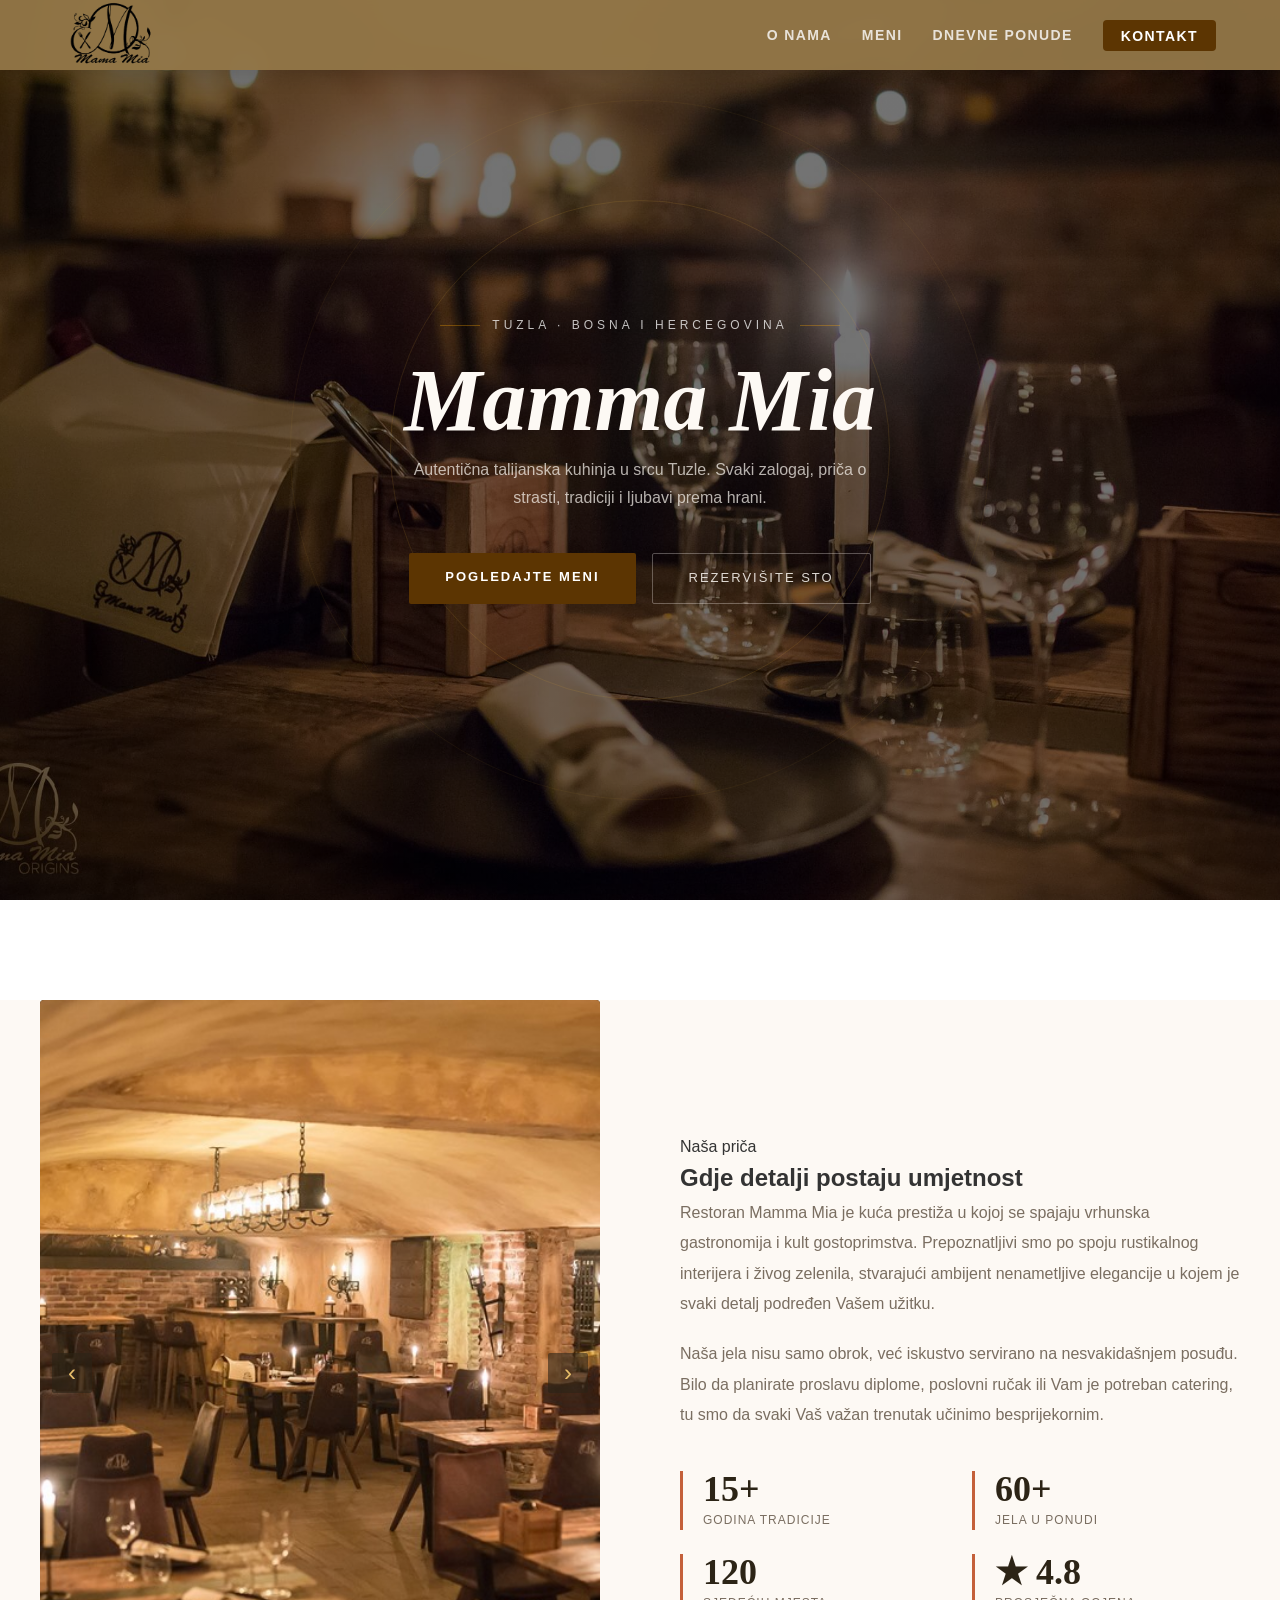
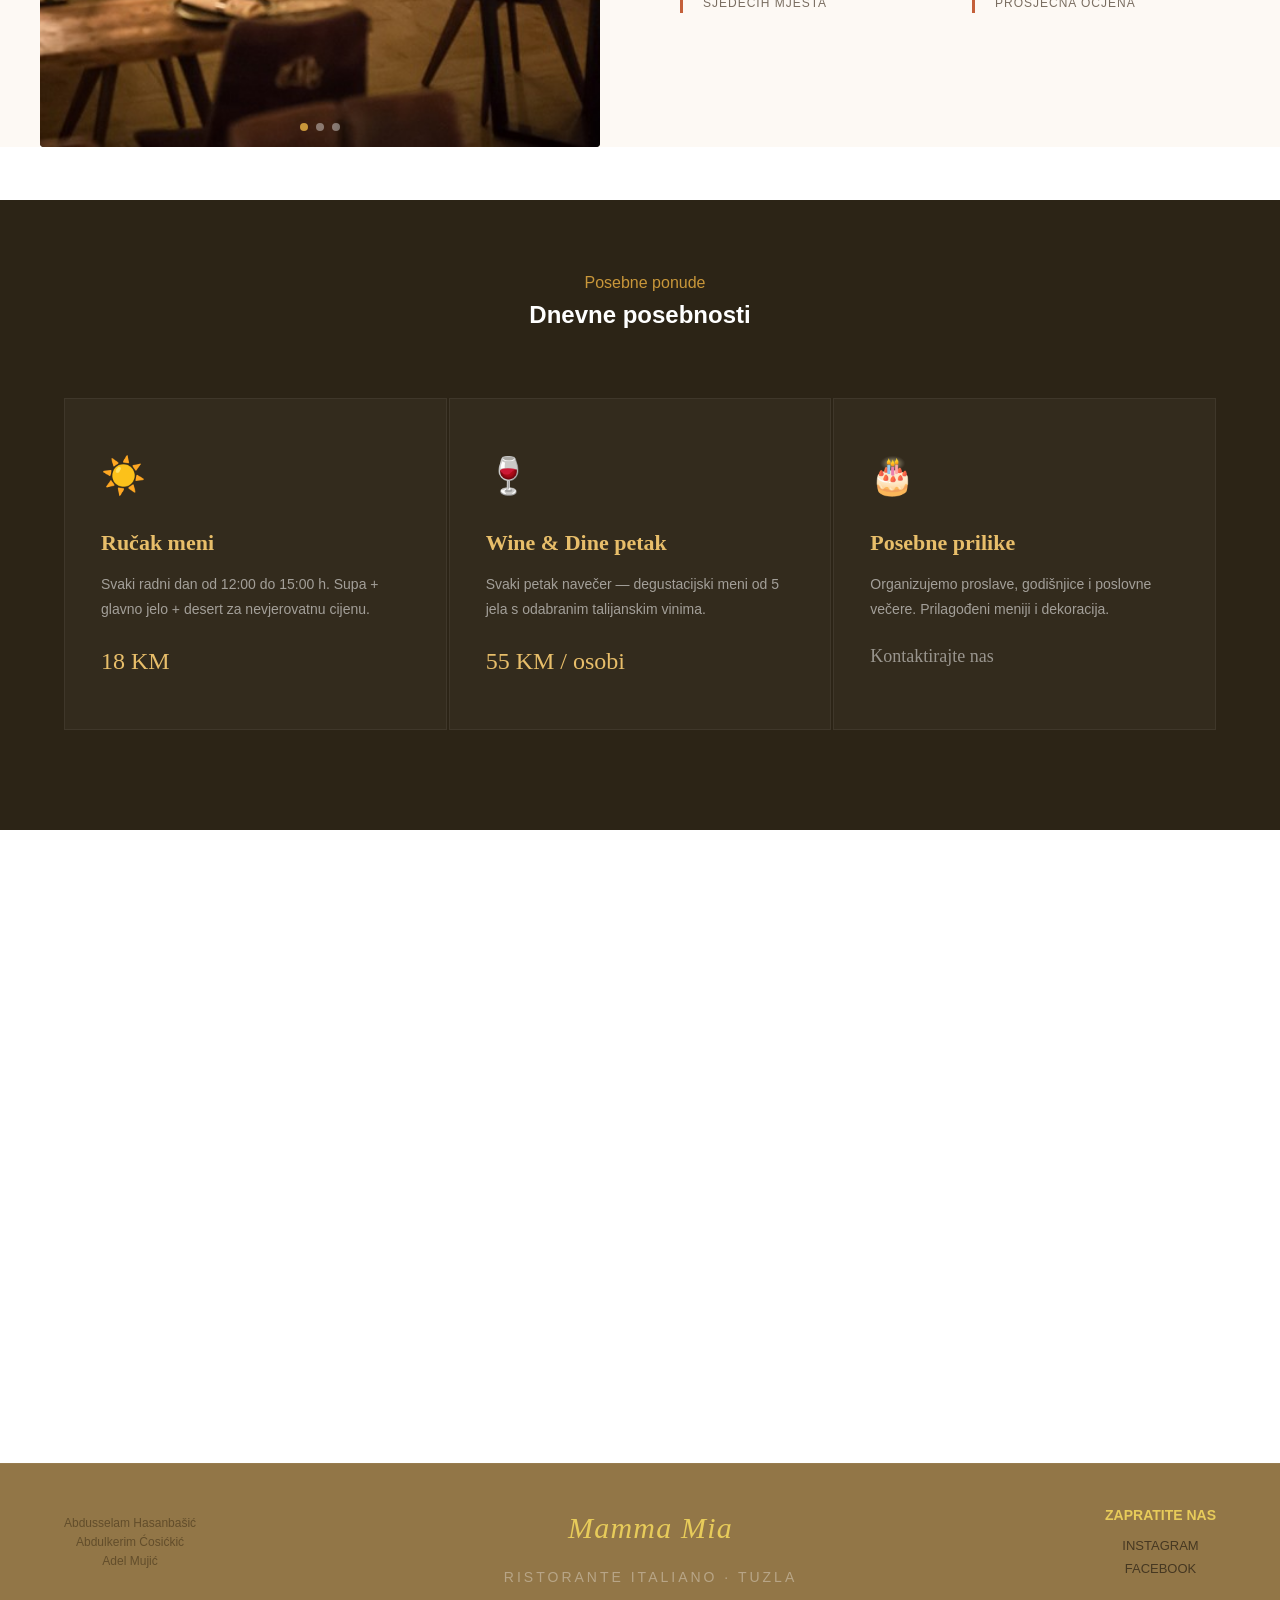
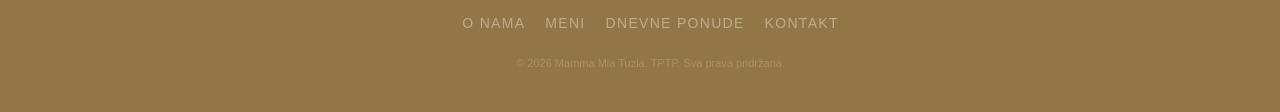
==== commit 6f283695: "Korekcije na pocetnoj stranici" ====
--- a/index.html
+++ b/index.html
@@ -1,61 +1,29 @@
 <!DOCTYPE HTML>
 <html lang = "bs">
 
-    <!-- Naslovnica: predstavljanje restorana, slajder, dnevne ponude, mapa. -->
+    
     <head>
-        <!-- Osnovni skup znakova i prilagodba širine na mobilnim uređajima. -->
         <meta charset="utf-8">
+        <link rel="stylesheet" href="css/tptpstil.css">
         <meta name="viewport" content="width=device-width, initial-scale=1.0">
-        <!--
-          Rani komadić JS: čita sačuvanu temu iz localStorage i odmah postavlja data-theme na <html>.
-          Time se izbjegava „treperenje“ (korisnik vidi kratko jednu temu pa drugu kad se učita glavni JS).
-        -->
-        <script>
-(function(){try{var t=localStorage.getItem('tptp-theme');if(t==='light'||t==='dark')document.documentElement.setAttribute('data-theme',t);}catch(e){}})();
-        </script>
-        <link rel="stylesheet" href="css/tptpstil.css">
         <title>Mamma Mia Tuzla</title>
 
     </head>
 
-    <body class="stranica-index">
-    <!--
-      Glavna navigacija (isti blok je ručno kopiran na index, sadrzaj i kontakt).
-      Napomena za održavanje: izmjene linkova ili ARIA atributa treba uskladiti na sve tri stranice.
-    -->
-    <nav class="glavna-nav" id="glavna-nav" aria-label="Glavna navigacija">
+    <body>
+    <nav>
         <div class="nav-logo">
-          <a href="index.html"><img src="/images/logo.png" alt="Mamma Mia"></a>
-        </div>
-        <ul class="nav-lista" id="primary-nav">
+          <a href="index.html"><img src="/images/logo.png" alt="Mamma Mia" ></a>
+          </div>
+        <ul class="nav-lista">
             <li><a href="index.html">O nama</a></li>
             <li><a href="sadrzaj.html">Meni</a></li>
-            <li><a href="index.html#ponude">Dnevne ponude</a></li>
+            <li><a href="#ponude">Dnevne ponude</a></li>
             <li><a href="kontakt.html" class="nav-kontakt">Kontakt</a></li>
         </ul>
-        <div class="nav-akcije">
-            <button type="button" class="nav-hamburger" id="nav-menu-toggle" aria-expanded="false" aria-controls="primary-nav" aria-label="Otvori meni">
-                <span class="nav-hamburger-line" aria-hidden="true"></span>
-                <span class="nav-hamburger-line" aria-hidden="true"></span>
-                <span class="nav-hamburger-line" aria-hidden="true"></span>
-            </button>
-            <div class="prekidac-kontejner prekidac-tema">
-            <svg class="toggle-ikon toggle-ikon-mjesec" xmlns="http://www.w3.org/2000/svg" width="19" height="19" viewBox="0 0 24 24" aria-hidden="true" focusable="false">
-                <path fill="none" stroke="currentColor" stroke-width="2" stroke-linecap="round" stroke-linejoin="round" d="M21 12.79A9 9 0 1 1 11.21 3a7 7 0 0 0 9.79 9.79z"/>
-            </svg>
-            <button id="theme-toggle" class="toggle-switch" type="button" aria-label="Promijeni temu">
-                <span class="krug"></span>
-            </button>
-            <svg class="toggle-ikon toggle-ikon-sunce" xmlns="http://www.w3.org/2000/svg" width="19" height="19" viewBox="0 0 24 24" aria-hidden="true" focusable="false">
-                <circle cx="12" cy="12" r="4" fill="none" stroke="currentColor" stroke-width="2"/>
-                <path fill="none" stroke="currentColor" stroke-width="2" stroke-linecap="round" d="M12 2v2M12 20v2M4.93 4.93l1.41 1.41M17.66 17.66l1.41 1.41M2 12h2M20 12h2M4.93 19.07l1.41-1.41M17.66 6.34l1.41-1.41"/>
-            </svg>
-        </div>
-        </div>
-    </nav>
-    <div class="nav-overlay" id="nav-overlay" hidden aria-hidden="true"></div>
+        
+</nav>
 
-<!-- Hero: pozadinske slojevite div-ove i glavni poziv na akciju (meni / rezervacija). id="pocetna" koriste interni linkovi. -->
 <section class="pocetna" id="pocetna">
     <div class="pocetna-a"></div>
     <div class="pocetna-a pocetna-b"></div>
@@ -71,20 +39,19 @@
     </div>
   </section>
 
-    <main class="index-main">
-   <!-- O nama: tekst + slajd fotografija; tačke i strelice pozivaju funkcije iz tptpskripte.js (onclick). -->
+    <main style="min-height: 100vh; padding-top: 100px;">
    <section class="o-nama" id="o-nama">
   <div class="o-nama-mreza">
     <div class="o-nama-vizualno">
       <div class="slajder">
         <div class="slajd aktivno">
-          <img src="/images/slikarestorana1.jpg" alt="Restoran 1">
+          <img src="images/slikarestorana1.jpg" alt="Restoran 1">
         </div>
         <div class="slajd">
-          <img src="/images/slikarestorana2.jpg" alt="Restoran 2">
+          <img src="images/slikarestorana2.jpg" alt="Restoran 2">
         </div>
         <div class="slajd">
-          <img src="/images/slikarestorana3.jpg" alt="Restoran 3">
+          <img src="images/slikarestorana3.jpg" alt="Restoran 3">
         </div>
       </div>
       <div class="slajder-tacke">
@@ -127,7 +94,6 @@
    
 </main>
 
-  <!-- Dnevne ponude: kartice s linkovima ka kontaktu gdje je to smisleno. id="ponude" služi za sidro (npr. index.html#ponude). -->
   <section class="ponude" id="ponude">
     <div class="ponude-naslov">
       <div class="oznaka-sekcije">
@@ -162,7 +128,6 @@
     </div>
   </section>
 
-    <!-- Ugrađena Google mapa lokacije restorana. -->
     <section class="lokacija-sekcija">
     <aside class="full-aside">
     <iframe src="https://www.google.com/maps/embed?pb=!1m18!1m12!1m3!1d2843.802780146923!2d18.672345576224014!3d44.53967057107395!2m3!1f0!2f0!3f0!3m2!1i1024!2i768!4f13.1!3m3!1m2!1s0x475ead18a73e89eb%3A0x165731ec20362dbc!2sMamaMia!5e0!3m2!1sen!2sba!4v1778884209184!5m2!1sen!2sba" width="600" height="450" style="border:0;" allowfullscreen="" loading="lazy" referrerpolicy="no-referrer-when-downgrade"></iframe>
@@ -171,7 +136,6 @@
 </section>
 
     <footer>
-    <!-- Imena članova tima / projekta (TPTP). -->
 
     <ul class="footer-imena">
         <li>Abdusselam Hasanbašić</li>
@@ -182,10 +146,6 @@
     <div class="footer-sredina">
     <div class="footer-logo">Mamma Mia</div>
     <div class="footer-tag">Ristorante Italiano · Tuzla</div>
-    <!--
-      Brzi linkovi unutar stranice: sidro mora tačno odgovarati id atributu (mala slova, crtice).
-      Audit: #O nama i #Ponude ne poklapaju se sa id="o-nama" i id="ponude" — sidra u podnožju trenutno ne rade dok se hash-evi ne usklade.
-    -->
     <div class="footer-linkovi">
       <a href="#O nama">O nama</a>
       <a href="sadrzaj.html">Meni</a>
@@ -207,7 +167,7 @@
     
  </footer>
 
-<!-- Zajedničke interaktivne funkcije: slajder, tema, mobilni meni; ostatak se izvršava samo ako postoje odgovarajući elementi. -->
+
 <script src="js/tptpskripte.js"></script>
 </body>
 </html>
--- a/css/tptpstil.css
+++ b/css/tptpstil.css
@@ -1,378 +1,48 @@
-/**
- * tptpstil.css — zajednički izgled sajta restorana Mamma Mia (naslovnica, meni, kontakt).
- *
- * Približan raspored:
- * 1) Globalni reset, varijable u :root i izbor teme (data-theme + prefers-color-scheme).
- * 2) Fiksna navigacija, mobilni „ladica“ meni i zatamnjujući overlay.
- * 3) Naslovnica: punoekranski hero (.pocetna), sekcija O nama sa slajderom, ponude, mapa, podnožje.
- * 4) Stranica kontakt: dodatne varijable, pozadina, raspored kutija, forme, modal.
- * 5) Stranica meni (sadrzaj): hero, tabovi preko skrivenih radio dugmadi (bez JS), dodatni blokovi (tabela, galerija, mapa sličica, liste).
- *
- * Komentari su namjenski na nivou sekcija, ne uz svaku pojedinačnu deklaraciju.
- *
- * Autorstvo po blokovima (TPTP, troje u timu): prettražiti oznake ABDUSSELAM, ABDULKERIM, ADEL.
- */
-
-/* ---------- ABDUSSELAM: zajednički reset / :root, tema na <html>, tijelo, navigacija, naslovnica, podnožje ---------- */
 *, *::before, *::after { margin: 0; padding: 0; box-sizing: border-box; }
+
+@import url('https://fonts.googleapis.com/css2?family=Lato:wght@300;400;700&family=Playfair+Display:wght@400;700&display=swap');
 :root {
-/* Visina fiksne trake i boje akcenta / dugmadi za naslovnicu */
---nav-height: 4rem;
 --dugme: #5c3502;
 --dugmehover: #dbad2d;
 --toplabijela: #FDF9F4;
 --rezervacija: #E8BE6A;
 
   
-  /* Akcentna crvena i tamne neutralne nijanse (tekst, blokovi) */
   --crvena: #C4603A;
 
   
   --slajderpoz: #2C2416;
   --siva: #7A6E61;
 
-  /* Zlatni akcenti i granice */
   --gold: #C9973A;
   --gold-light: #E8BE6A;
 
   --border: rgba(44,36,22,0.12);
-  --terracotta-light: #e8a090;
-
-}
-
-/* Glatko skrolovanje na interna sidra; color-scheme daje pregledniku smjernicu za UI u svijetloj/tamnoj paleti. */
-html {
-  scroll-behavior: smooth;
-  color-scheme: light dark;
-}
-
-/* Hijerarhija teme: eksplicitni data-theme na <html> ima prednost; inače :not([data-theme]) prati prefers-color-scheme. */
-html[data-theme="light"] {
-  color-scheme: light;
-}
-
-html[data-theme="dark"] {
-  color-scheme: dark;
-}
-
-@media (prefers-color-scheme: light) {
-  html:not([data-theme]) {
-    color-scheme: light;
-  }
-}
-
-@media (prefers-color-scheme: dark) {
-  html:not([data-theme]) {
-    color-scheme: dark;
-  }
-}
+
+}
+
+html { scroll-behavior: smooth; }
 
 body {
   font-family: 'Lato', sans-serif;
   background: white;
 }
 
-/* ---------- Glavna navigacija: mreža na širokim ekranima, „ladica“ ispod 961px ---------- */
-.glavna-nav {
+nav {
   position: fixed;
-  top: 0;
-  left: 0;
-  right: 0;
-  z-index: 100;
+  top: 0; left: 0; right: 0;
+  z-index: 100; 
   background: rgba(146, 118, 71, 0.96);
   backdrop-filter: blur(8px);
-  align-items: center;
-  gap: clamp(8px, 1.5vw, 18px);
-  padding: 0.35rem clamp(12px, 4vw, 5%);
-  min-height: var(--nav-height);
-  box-sizing: border-box;
-}
-
-.nav-logo {
-  flex-shrink: 0;
-  position: relative;
-  z-index: 2;
   display: flex;
   align-items: center;
-  min-width: 0;
-}
-
-.nav-akcije {
-  display: flex;
-  align-items: center;
-  gap: 10px;
-  flex-shrink: 0;
-  position: relative;
-  z-index: 2;
-}
-
-.nav-lista {
-  display: flex;
-  align-items: center;
-  gap: clamp(12px, 2vw, 28px);
-  list-style: none;
-  margin: 0;
-  padding: 0;
-  min-width: 0;
-  scrollbar-width: none;
-  -ms-overflow-style: none;
-}
-
-.nav-lista::-webkit-scrollbar {
-  display: none;
-}
-
-.prekidac-kontejner {
-  margin-left: 0;
-  flex-shrink: 0;
-  position: relative;
-  color: rgba(255, 255, 255, 0.92);
-}
-
-.glavna-nav .toggle-switch {
-  appearance: none;
-  -webkit-appearance: none;
-  font: inherit;
-}
-
-@media (min-width: 961px) {
-  .glavna-nav {
-    display: grid;
-    grid-template-columns: auto minmax(0, 1fr) auto;
-  }
-
-  .nav-logo {
-    grid-column: 1;
-  }
-
-  .nav-lista {
-    grid-column: 2;
-    position: static;
-    transform: none;
-    visibility: visible;
-    pointer-events: auto;
-    flex-direction: row;
-    justify-content: center;
-    align-items: center;
-    white-space: nowrap;
-    height: auto;
-    width: auto;
-    max-height: none;
-    padding: 0;
-    margin: 0;
-    background: transparent;
-    box-shadow: none;
-    border: none;
-    overflow-x: auto;
-    overflow-y: visible;
-  }
-
-  .nav-akcije {
-    grid-column: 3;
-    justify-self: end;
-  }
-
-  .nav-hamburger {
-    display: none !important;
-  }
-
-  .nav-lista li {
-    border-bottom: none;
-  }
-
-  .nav-lista a {
-    font-size: 14px;
-    letter-spacing: 1.4px;
-  }
-
-  /* Bez :not bi padding:0 na svim <a> pregazio .nav-kontakt (niža specifičnost). */
-  .nav-lista a:not(.nav-kontakt) {
-    padding: 0;
-  }
-
-  .nav-lista a.nav-kontakt {
-    padding: 7.5px 18px;
-  }
-
-  .nav-kontakt {
-    margin: 0;
-    text-align: inherit;
-  }
-}
-
-@media (max-width: 960px) {
-  .glavna-nav {
-    display: flex;
-    flex-wrap: nowrap;
-    justify-content: flex-start;
-  }
-
-  .nav-logo {
-    flex-shrink: 0;
-    margin-right: auto;
-  }
-
-  .nav-akcije {
-    display: flex;
-    align-items: center;
-    gap: 10px;
-    flex-shrink: 0;
-    margin-left: 0;
-  }
-
-  .nav-hamburger {
-    display: inline-flex;
-  }
-
-  .nav-lista {
-    display: flex;
-    flex: 0 0 0;
-    min-width: 0;
-    max-width: 0;
-    overflow: hidden;
-    position: fixed;
-    top: var(--nav-height);
-    right: 0;
-    width: min(20rem, 88vw);
-    height: calc(100dvh - var(--nav-height));
-    max-height: calc(100vh - var(--nav-height));
-    z-index: 102;
-    flex-direction: column;
-    align-items: stretch;
-    justify-content: flex-start;
-    gap: 0;
-    padding: 0.75rem 0 1.25rem;
-    margin: 0;
-    list-style: none;
-    white-space: normal;
-    overflow-x: hidden;
-    overflow-y: auto;
-    -webkit-overflow-scrolling: touch;
-    background: rgba(52, 40, 24, 0.98);
-    border-left: 1px solid rgba(255, 255, 255, 0.08);
-    box-shadow: -12px 0 32px rgba(0, 0, 0, 0.25);
-    transform: translateX(100%);
-    visibility: hidden;
-    pointer-events: none;
-    transition: transform 0.28s ease, visibility 0.28s ease;
-  }
-
-  /* pointer-events se ne nasljeđuje — linkovi bi inače i dalje primali klik dok je meni vizualno zatvoren */
-  body:not(.nav-menu-open) .nav-lista,
-  body:not(.nav-menu-open) .nav-lista * {
-    pointer-events: none !important;
-  }
-
-  body.nav-menu-open .nav-lista {
-    transform: translateX(0);
-    visibility: visible;
-    pointer-events: auto;
-    max-width: min(20rem, 88vw);
-    overflow-x: hidden;
-    overflow-y: auto;
-  }
-
-  body.nav-menu-open .nav-lista a {
-    pointer-events: auto;
-  }
-
-  .nav-lista li {
-    border-bottom: 1px solid rgba(255, 255, 255, 0.07);
-  }
-
-  .nav-lista a {
-    display: block;
-    padding: 1rem 1.35rem;
-    font-size: 15px;
-    letter-spacing: 0.1em;
-  }
-
-  .nav-kontakt {
-    margin: 1rem 1.35rem 0.5rem;
-    text-align: center;
-    padding: 0.65rem 1rem !important;
-  }
-}
-
-.nav-overlay {
-  position: fixed;
-  inset: 0;
-  top: var(--nav-height);
-  /* Z-index ispod .glavna-nav (100): inače overlay kao sibling prekriva cijelu traku uključujući izvučeni meni */
-  z-index: 99;
-  background: rgba(14, 11, 8, 0.58);
-  cursor: pointer;
-}
-
-.nav-overlay[hidden] {
-  display: none !important;
-}
-
-.nav-overlay:not([hidden]) {
-  display: block;
-}
-
-body.nav-menu-open {
-  overflow: hidden;
-}
-
-@media (prefers-reduced-motion: reduce) {
-  .nav-lista {
-    transition: none;
-  }
-
-  .nav-hamburger-line {
-    transition: none;
-  }
-}
-
-.nav-hamburger {
-  flex-direction: column;
-  justify-content: center;
-  align-items: center;
-  gap: 6px;
-  width: 44px;
-  height: 44px;
-  padding: 0;
-  border: none;
-  border-radius: 10px;
-  background: rgba(0, 0, 0, 0.22);
-  color: rgba(255, 255, 255, 0.95);
-  cursor: pointer;
-  transition: background 0.2s ease;
-}
-
-.nav-hamburger:hover {
-  background: rgba(0, 0, 0, 0.35);
-}
-
-.nav-hamburger:focus-visible {
-  outline: 2px solid var(--gold-light, #e8be6a);
-  outline-offset: 2px;
-}
-
-.nav-hamburger-line {
-  display: block;
-  width: 22px;
-  height: 2px;
-  border-radius: 1px;
-  background: currentColor;
-  transition: transform 0.28s ease, opacity 0.28s ease;
-}
-
-body.nav-menu-open .nav-hamburger-line:nth-child(1) {
-  transform: translateY(8px) rotate(45deg);
-}
-
-body.nav-menu-open .nav-hamburger-line:nth-child(2) {
-  opacity: 0;
-}
-
-body.nav-menu-open .nav-hamburger-line:nth-child(3) {
-  transform: translateY(-8px) rotate(-45deg);
-}
-
-.nav-logo .nav-logo-tekst {
+  
+  padding: 0 5%;
+  height: 70px;
+  box-shadow: 0 4px 20px rgba(0,0,0,0.15);
+}
+
+.nav-logo{
     font-family: 'Playfair Display', serif;
     font-style: italic;
     font-size: 30px;
@@ -380,19 +50,17 @@
     color: rgb(233, 233, 118);
 }
 
-.nav-logo a {
-  display: inline-flex;
-  align-items: center;
-  text-decoration: none;
-  line-height: 0;
-}
-
 .nav-logo img {
-  display: block;
-  height: clamp(32px, 4.5vw, 44px);
+  height: 65px;
   width: auto;
-  max-width: min(132px, 30vw);
-  object-fit: contain;
+  margin-top: 10px;
+}
+
+.nav-lista {
+  display: flex;
+  gap: 30px;
+  list-style:none;
+  margin-left: auto
 }
 
 .nav-lista a {
@@ -408,7 +76,6 @@
 .nav-lista a:hover { color: rgb(219, 173, 45); }
 
 .nav-kontakt {
-  display: inline-block;
   background: rgb(92, 53, 2);
   color: #fff !important;
   padding: 7.5px 18px;
@@ -426,7 +93,7 @@
 
 
 
-/* === Naslovnica: punoekranski hero ispod navigacije (.pocetna) === */
+/*-----------------------------------------------------------------------------------*/
 .pocetna {
   min-height: 100vh;
   background:
@@ -446,7 +113,7 @@
   content: '';
   position: absolute;
   inset: 0;
-  background: url('/images/pattern.svg');
+  background: url('images/pattern.svg');
   opacity: 0.3;
 }
  
@@ -566,49 +233,15 @@
   color: var(--rezervacija);
 }
 
-/* Glavni blok ispod heroa: bez min-height da se ne stvara praznina ispod kratkog sadržaja */
-body.stranica-index .index-main {
-  padding: 0;
-  min-height: 0;
-  display: block;
-}
-
+/*-----------------------------------------------------------------------------------*/
 .o-nama { 
   background: var(--toplabijela); 
-  padding: clamp(3.5rem, 8vw, 6.5rem) 5% clamp(4rem, 9vw, 7rem);
-}
-
-body.stranica-index .o-nama .oznaka-sekcije {
-  font-size: 11px;
-  letter-spacing: 0.28em;
-  text-transform: uppercase;
-  color: var(--gold);
-  margin-bottom: 0.875rem;
-}
-
-body.stranica-index .o-nama .naslov-sekcije {
-  font-family: 'Playfair Display', serif;
-  font-size: clamp(1.65rem, 4vw, 2.45rem);
-  font-weight: 700;
-  color: var(--slajderpoz);
-  line-height: 1.2;
-  margin-bottom: 1.35rem;
-}
-
-html[data-theme="dark"] body.stranica-index .o-nama .naslov-sekcije {
-  color: #f0e6d8;
-}
-
-@media (prefers-color-scheme: dark) {
-  html:not([data-theme]) body.stranica-index .o-nama .naslov-sekcije {
-    color: #f0e6d8;
-  }
 }
 
 .o-nama-mreza {
   display: grid;
   grid-template-columns: 1fr 1fr;
-  gap: clamp(2rem, 5vw, 4rem);
+  gap: 80px;
   align-items: center;
   max-width: 1200px;
   margin: 0 auto;
@@ -618,19 +251,15 @@
   font-size: 16px;
   color: var(--siva);
   line-height: 1.9;
-  margin-bottom: 1.15rem;
-}
-
-.o-nama-tekst p:last-of-type {
-  margin-bottom: 0;
+  margin-bottom: 20px;
 }
 
 
 .o-nama-statistika {
   display: grid;
   grid-template-columns: 1fr 1fr;
-  gap: 1.25rem 1.5rem;
-  margin-top: clamp(2rem, 4vw, 2.75rem);
+  gap: 24px;
+  margin-top: 40px;
 }
 
 .stat-kartica {
@@ -654,7 +283,7 @@
   text-transform: uppercase;
 }
 
-/* Kontejner slajda: apsolutno pozicionirani .slajd preklapaju se; .aktivno određuje vidljivost */
+/* slideshow */
 .o-nama-vizualno {
   position: relative;
   overflow: hidden;
@@ -737,51 +366,27 @@
 .slajd-prethodna { left: 12px; }
 .slajd-sljedeca { right: 12px; }
 
-@media (max-width: 900px) {
-  .o-nama-mreza {
-    grid-template-columns: 1fr;
-    gap: 2.25rem;
-  }
-
-  body.stranica-index .o-nama-vizualno {
-    order: -1;
-    max-width: min(100%, 400px);
-    margin-inline: auto;
-  }
-}
-
-
-
-/* === Sekcija dnevnih ponuda (tamna podloga, kartice) === */
+
+
+/*-----------------------------------------------------------------------------------*/
+/*-----------------------------------------------------------------------------------*/
+
+/* =====================
+   DNEVNE PONUDE
+===================== */
+ 
 .ponude {
   background: var(--slajderpoz);
   color: #fff;
-  padding: clamp(3.5rem, 7vw, 6.25rem) 5%;
-  margin-bottom: 0;
+  padding: 100px 5%; 
+  padding-top: 70px;
+  margin-bottom: 60px;
 }
  
 .ponude-naslov {
   max-width: 1200px;
-  margin: 0 auto clamp(2rem, 4vw, 3rem);
+  margin: 0 auto 64px auto;
   text-align: center;
-}
-
-.ponude-naslov .linija {
-  display: inline-block;
-  width: 36px;
-  height: 1px;
-  background: currentColor;
-  opacity: 0.45;
-  vertical-align: middle;
-}
-
-body.stranica-index .ponude-naslov .naslov-sekcije {
-  font-family: 'Playfair Display', serif;
-  font-size: clamp(1.65rem, 4vw, 2.45rem);
-  font-weight: 700;
-  line-height: 1.2;
-  margin-top: 0.35rem;
-  color: inherit;
 }
 
 .ponuda-naslov-tekst a
@@ -797,17 +402,6 @@
   grid-template-columns: 1fr 1fr 1fr;
   gap: 2px;
 }
-
-body.stranica-index .ponude-mreza {
-  gap: clamp(14px, 2.2vw, 22px);
-}
-
-@media (max-width: 900px) {
-  .ponude-mreza {
-    grid-template-columns: 1fr;
-    max-width: 36rem;
-  }
-}
  
 .ponuda-kartica {
   background: rgba(255,255,255,0.03);
@@ -820,6 +414,7 @@
  
 .ponuda-kartica:hover { 
   background: rgba(255,255,255,0.06); 
+  transform: translateY(-6px);
 }
  
 .ponuda-kartica::after {
@@ -862,7 +457,7 @@
   margin-top: 20px;
   font-size: 24px;
   font-family: 'Playfair Display', serif;
-  color: var(--terracotta-light);
+  color: var(--gold-light);
 }
  
 .ponuda-cijena--kontakt {
@@ -892,14 +487,13 @@
 
 
 
-/* === Ugrađena mapa ispod ponuda (širina kontejnera, omjer stranica iframa) === */
+/*-----------------------------------------------------------------------------------*/
+
 .lokacija-sekcija {
-  padding-top: clamp(2.25rem, 5vw, 3.5rem);
-  padding-bottom: clamp(2.5rem, 5vw, 4rem);
-  padding-left: 5%;
-  padding-right: 5%;
+  padding-top: 30px;    /* Odmiče mapu od tamne sekcije iznad nje */
+  padding-bottom: 60px; /* Odmiče mapu od samog dna footera */
   max-width: 1450px;
-  margin: 0 auto;
+  margin: 0 auto;       /* Centriranje cijelog bloka sa mapom */
 }
 
 .full-aside iframe {
@@ -907,8 +501,15 @@
     aspect-ratio: 16 / 4;
 }
 
-
-/* === Podnožje: tri kolone na širokim ekranima, na mobilnom redoslijed iz media query-a === */
+.ponuda-kartica,
+.stat-kartica,
+.dugme-jelovnik,
+.dugme-rezervacija {
+  transition: all 0.3s ease;
+}
+
+
+/*-----------------------------------------------------------------------------------*/
 footer {
   background: rgba(146, 118, 71);
   display: flex;
@@ -952,7 +553,7 @@
   font-size: 14px;
   color: rgba(255,255,255,0.4);
   text-decoration: none;
-  letter-spacing: 1.3;
+  letter-spacing: 1.3px;
   text-transform: uppercase;
   transition: color 0.4s;
 }
@@ -1016,69 +617,82 @@
 .footer-desno a:hover { color: rgb(219, 173, 45); }
 
 
-
-
-
-
-
-
-
-
-
-
-
-
-
-
-
-
-
-
-
-
-
-
-
-
-
-
-
-
-
-
-
-
-
-
-
-
-
-
-
-
-
-
-
-
-
-
-
-
-
-
-
-
-
-
-
-
-
-
-
-
-
-
-/* === ABDUSSELAM: alternativni punoekranski hero sa <img> umjesto CSS pozadine (.hero-slika-*) === */
+/*-----------------------------------------------------------------------------------*/
+/*-----------------------------------------------------------------------------------*/
+/* =====================
+
+
+
+
+
+
+
+
+
+
+
+
+
+
+
+
+
+
+
+
+
+
+
+
+
+
+
+
+
+
+
+
+
+
+
+
+
+
+
+
+
+
+
+
+
+
+
+
+
+
+
+
+
+
+
+
+
+
+
+/*
+///////////////////////////////////////////////////////////////////////////////////////////////////////////////////////////////////////////////////////////
+/////////////////////////////////////////////////////////////////////////////////////////////////////////////////////////////////////////////////////////////////
+//////////////////////////////////*/
+
+
+
+
+
+
+
+/* ABDUSSELAM */
+
+/* HERO SLIKE */
 .hero-slika-kontejner {
   position: relative;
   width: 100%;
@@ -1129,7 +743,7 @@
 
 
 
-/* === ABDULKERIM: stranica kontakt — dodatne varijable u drugom :root bloku (pozadina „staklo“, obrub, tekst) === */
+/* KONTAKT CSS*/
 :root {
     --zlatna: #d4a373;
     --bela-linija: #ffffff;
@@ -1137,195 +751,66 @@
     --tekst: #ffffff;
 }
 
-/* Svijetla mapa boja za kontakt kada je aktivna svijetla tema ili OS preferira svijetlo */
-html[data-theme="light"] {
+.light-mode {
     --staklo: rgba(245, 245, 245, 0.95);
     --bela-linija: #d4a373;
     --tekst: #111111;
 }
 
-@media (prefers-color-scheme: light) {
-    html:not([data-theme]) {
-        --staklo: rgba(245, 245, 245, 0.95);
-        --bela-linija: #d4a373;
-        --tekst: #111111;
-    }
-}
-
 * { box-sizing: border-box; margin: 0; padding: 0; }
 
-body.stranica-kontakt {
-    /* Tamni sloj iznad fotografije — pojedinačna svojstva (ne skraćenica background) da kasnija pravila ne obrišu sliku */
-    background-color: #1a1510;
-    background-image: linear-gradient(rgba(0, 0, 0, 0.72), rgba(0, 0, 0, 0.78)), url('https://images.unsplash.com/photo-1517248135467-4c7edcad34c4?w=1500');
+body {
+    background-image: linear-gradient(rgba(0,0,0,0.8), rgba(0,0,0,0.8)), url('https://images.unsplash.com/photo-1517248135467-4c7edcad34c4?w=1500');
     background-size: cover;
     background-attachment: fixed;
-    background-repeat: no-repeat;
-    background-position: center;
     color: white;
     font-family: 'Segoe UI', sans-serif;
     transition: 0.5s;
     min-height: 100vh;
 }
 
-/* Eksplicitno tamna podloga za kontakt čak i ako druga pravila ili OS daju konfliktne upute */
-html[data-theme="dark"] body.stranica-kontakt {
-    background-color: #1a1510;
-    background-image: linear-gradient(rgba(0, 0, 0, 0.72), rgba(0, 0, 0, 0.78)), url('https://images.unsplash.com/photo-1517248135467-4c7edcad34c4?w=1500') !important;
-}
-
-html[data-theme="light"] body.stranica-kontakt {
+body.light-mode {
     background-image: linear-gradient(rgba(255,255,255,0.8), rgba(255,255,255,0.8)), url('https://images.unsplash.com/photo-1517248135467-4c7edcad34c4?w=1500') !important;
 }
 
-@media (prefers-color-scheme: light) {
-    html:not([data-theme]) body.stranica-kontakt {
-        background-image: linear-gradient(rgba(255,255,255,0.8), rgba(255,255,255,0.8)), url('https://images.unsplash.com/photo-1517248135467-4c7edcad34c4?w=1500') !important;
-    }
-}
-
-/* Kontakt: dodatni selektor .gornji; u HTML-u se za raspored koristi klasa .GORNJI (definisana kasnije). */
+/* GORNJI */
 .gornji { 
      display: flex;
      justify-content: flex-end;
       padding: 20px 50px; 
     }
-.prekidac-kontejner {
-    display: flex;
-    align-items: center;
-}
-html[data-theme="light"] .prekidac-kontejner { color: #111; }
-html[data-theme="light"] nav .prekidac-kontejner { color: rgba(255, 255, 255, 0.92); }
-
-@media (prefers-color-scheme: light) {
-    html:not([data-theme]) .prekidac-kontejner { color: #111; }
-    html:not([data-theme]) nav .prekidac-kontejner { color: rgba(255, 255, 255, 0.92); }
-}
-
-.prekidac-kontejner.prekidac-tema {
-    gap: 10px;
-}
+.prekidac-kontejner { 
+     display: flex;
+     align-items: center; 
+     gap: 10px;
+      font-weight: bold; }
+.light-mode .prekidac-kontejner { color: #111; }
 
 .toggle-switch {
-    width: 60px;
-    height: 30px;
-    padding: 0;
-    margin: 0;
-    box-sizing: border-box;
-    background: #333;
-    border-radius: 20px;
-    border: 2px solid var(--bela-linija);
-    position: relative;
-    cursor: pointer;
-    transition: background 0.4s ease, border-color 0.3s ease;
-    flex-shrink: 0;
-}
-
-html[data-theme="light"] .toggle-switch {
-    background: rgba(253, 249, 244, 0.95);
-}
-
-@media (prefers-color-scheme: light) {
-    html:not([data-theme]) .toggle-switch {
-        background: rgba(253, 249, 244, 0.95);
-    }
-}
-
-.toggle-switch:focus-visible {
-    outline: 2px solid var(--zlatna);
-    outline-offset: 3px;
-}
-
-.toggle-switch:focus:not(:focus-visible) {
-    outline: none;
-}
-
-.prekidac-tema .toggle-ikon {
-    display: block;
-    flex-shrink: 0;
-    transition: opacity 0.35s ease, color 0.35s ease, filter 0.35s ease;
-}
-
-html[data-theme="dark"] .prekidac-tema .toggle-ikon-mjesec {
-    opacity: 1;
-    color: #f0cfa4;
-    filter: drop-shadow(0 1px 1px rgba(30, 22, 14, 0.55));
-}
-
-html[data-theme="dark"] .prekidac-tema .toggle-ikon-sunce {
-    opacity: 1;
-    color: rgba(255, 253, 248, 0.82);
-    filter: drop-shadow(0 1px 2px rgba(30, 22, 14, 0.42));
-}
-
-html[data-theme="light"] .prekidac-tema .toggle-ikon-mjesec {
-    opacity: 1;
-    color: rgba(255, 253, 248, 0.78);
-    filter: drop-shadow(0 1px 2px rgba(44, 36, 22, 0.45));
-}
-
-html[data-theme="light"] .prekidac-tema .toggle-ikon-sunce {
-    opacity: 1;
-    color: #ffffff;
-    filter: drop-shadow(0 1px 3px rgba(44, 36, 22, 0.55));
-}
-
+         width: 60px;
+         height: 30px;
+         background: #333; 
+         border-radius: 20px;
+         border: 2px solid var(--bela-linija);
+         position: relative; 
+         cursor: pointer;
+          transition: 0.4s;
+         }
 .krug {
-    width: 22px;
-    height: 22px;
-    background: var(--zlatna);
-    border-radius: 50%;
-    position: absolute;
-    top: 2px;
-    left: 4px;
-    display: flex;
-    align-items: center;
-    justify-content: center;
-    transition: left 0.4s ease, background 0.35s ease;
-    z-index: 1;
-}
-
-html[data-theme="light"] .krug {
-    left: calc(100% - 4px - 22px);
-    background: var(--zlatna);
-    box-shadow: 0 1px 3px rgba(44, 36, 22, 0.22);
-}
-
-@media (prefers-color-scheme: dark) {
-    html:not([data-theme]) .prekidac-tema .toggle-ikon-mjesec {
-        opacity: 1;
-        color: #f0cfa4;
-        filter: drop-shadow(0 1px 1px rgba(30, 22, 14, 0.55));
-    }
-
-    html:not([data-theme]) .prekidac-tema .toggle-ikon-sunce {
-        opacity: 1;
-        color: rgba(255, 253, 248, 0.82);
-        filter: drop-shadow(0 1px 2px rgba(30, 22, 14, 0.42));
-    }
-}
-
-@media (prefers-color-scheme: light) {
-    html:not([data-theme]) .prekidac-tema .toggle-ikon-mjesec {
-        opacity: 1;
-        color: rgba(255, 253, 248, 0.78);
-        filter: drop-shadow(0 1px 2px rgba(44, 36, 22, 0.45));
-    }
-
-    html:not([data-theme]) .prekidac-tema .toggle-ikon-sunce {
-        opacity: 1;
-        color: #ffffff;
-        filter: drop-shadow(0 1px 3px rgba(44, 36, 22, 0.55));
-    }
-
-    html:not([data-theme]) .krug {
-        left: calc(100% - 4px - 22px);
-        background: var(--zlatna);
-        box-shadow: 0 1px 3px rgba(44, 36, 22, 0.22);
-    }
-}
-
-/* Kontakt: glavni kontejner s kutijama i unutrašnji razmak */
+     width: 22px; 
+     height: 22px;
+      background: var(--zlatna);
+       border-radius: 50%;
+        position: absolute; 
+        top: 2px; left: 4px;
+         display: flex;
+          align-items: center;
+           justify-content: center;
+            transition: 0.4s;
+         }
+.light-mode .krug { left: 30px; background: #111; }
+
+/* LAYOUT */
 .glavni-kontejner {
      max-width: 1100px;
       margin: 0 auto; 
@@ -1371,7 +856,7 @@
       text-transform: uppercase;
      }
 
-/* Kontakt: polja forme, dugmad i oznake */
+/* FORME */
 .label-stil { 
      display: block;
      margin-top: 15px; 
@@ -1391,13 +876,7 @@
         font-size: 16px; 
         font-family: inherit;
      }
-html[data-theme="light"] input,
-html[data-theme="light"] textarea { background: white; color: black; }
-
-@media (prefers-color-scheme: light) {
-    html:not([data-theme]) input,
-    html:not([data-theme]) textarea { background: white; color: black; }
-}
+.light-mode input, .light-mode textarea { background: white; color: black; }
 
 .DUGME { 
     background: var(--zlatna); 
@@ -1431,113 +910,13 @@
       border-radius: 10px;
        overflow: hidden; 
        border: 1px solid var(--zlatna);
-      position: relative;
-      aspect-ratio: 4 / 3;
-      max-height: min(50vh, 360px);
      }
-
-.google-maps-box iframe {
-    position: absolute;
-    inset: 0;
-    width: 100%;
-    height: 100%;
-    border: 0;
-}
 
 .kontakt-tekst p {
      margin-bottom: 10px;
-     overflow-wrap: anywhere;
-}
-
-/* Kontakt: responzivan raspored kutija i ponašanje podnožja na uskim ekranima */
-body.stranica-kontakt .glavni-kontejner.kontakt-main {
-    min-height: 100vh;
-    padding: calc(var(--nav-height) + clamp(1rem, 4vw, 2.5rem)) clamp(0.875rem, 5vw, 1.5rem) clamp(1.5rem, 5vw, 2.5rem);
-}
-
-body.stranica-kontakt .naslov {
-    font-size: clamp(1.85rem, 8vw, 3.5rem);
-    margin-bottom: clamp(1.25rem, 4vw, 2.5rem);
-    padding-inline: 0.25rem;
-}
-
-body.stranica-kontakt .GORNJI {
-    grid-template-columns: minmax(0, 1fr);
-    gap: clamp(1rem, 4vw, 1.75rem);
-}
-
-@media (min-width: 769px) {
-    body.stranica-kontakt .GORNJI {
-        grid-template-columns: 1fr 1fr;
-        gap: clamp(1.25rem, 3vw, 30px);
-    }
-}
-
-@media (max-width: 768px) {
-    body.stranica-kontakt {
-        background-attachment: scroll;
-    }
-
-    body.stranica-kontakt .glavni-kontejner.kontakt-main {
-        max-width: 100%;
-        padding-left: clamp(0.75rem, 4vw, 1rem);
-        padding-right: clamp(0.75rem, 4vw, 1rem);
-    }
-
-    body.stranica-kontakt .kutija {
-        padding: clamp(1rem, 4vw, 1.5rem);
-        border-radius: 14px;
-    }
-
-    body.stranica-kontakt .kutija h3 {
-        letter-spacing: 0.12em;
-        font-size: clamp(0.95rem, 3.5vw, 1rem);
-        line-height: 1.35;
-    }
-
-    body.stranica-kontakt .google-maps-box {
-        margin-top: clamp(1.25rem, 4vw, 2rem);
-        max-height: min(42vh, 280px);
-        min-height: 180px;
-    }
-
-    body.stranica-kontakt .donji {
-        margin-top: clamp(1rem, 3vw, 1.5rem);
-    }
-
-    body.stranica-kontakt .DUGME {
-        font-size: clamp(0.75rem, 3.2vw, 0.9rem);
-        letter-spacing: 0.06em;
-        padding: 0.9rem 0.75rem;
-    }
-
-    body.stranica-kontakt .modal-sadrzaj {
-        width: min(100% - 2rem, 24rem);
-        margin: 25vh auto auto;
-        padding: clamp(1.25rem, 5vw, 2rem);
-    }
-
-    body.stranica-kontakt footer {
-        flex-direction: column;
-        align-items: center;
-        gap: 1.75rem;
-    }
-
-    body.stranica-kontakt .footer-imena {
-        order: 2;
-        margin-top: 0;
-    }
-
-    body.stranica-kontakt .footer-sredina {
-        order: 1;
-    }
-
-    body.stranica-kontakt .footer-desno {
-        order: 3;
-    }
-}
-
-/* Modalni prozor (poruke nakon forme) — cijeli ekran zaslon + središnja kartica */
+}
+
+/* MODAL */
 .modal {
      display: none;
       position: fixed;
@@ -1560,17 +939,10 @@
          color: white;
           animation: pop 0.4s cubic-bezier(0.175, 0.885, 0.32, 1.275);
          }
-html[data-theme="light"] .modal-sadrzaj {
+.light-mode .modal-sadrzaj {
      background: white; 
      color: black;
      }
-
-@media (prefers-color-scheme: light) {
-    html:not([data-theme]) .modal-sadrzaj {
-        background: white;
-        color: black;
-    }
-}
 .btn-zatvori {
      background: var(--zlatna);
       border: none;
@@ -1624,7 +996,8 @@
 
 
 
-/* ---------- ADEL: dodatni reset, `body`, naslovnica po temi, cijela stranica meni (tabovi, detalji, galerija, liste, mapa sličice) ---------- */
+/* ADEL */
+ 
 * {
     margin: 0;
     padding: 0;
@@ -1634,508 +1007,32 @@
 
 body {
     font-family: Arial, sans-serif;
-    /* Samo boja teksta — puna skraćenica background bi uklonila pozadinsku sliku s višeg nivoa */
-    background-color: white;
+    background: white;
     color: #333;
     line-height: 1.6;
 }
 
-@media (prefers-color-scheme: dark) {
-    html:not([data-theme]) body.stranica-kontakt {
-        background-color: #1a1510;
-    }
-}
-
-/* Naslovnica (.stranica-index): pozadina i boje teksta po temi, bez kontaktovog punoekranskog heroa */
-body.stranica-index {
-    font-family: 'Lato', sans-serif;
-    line-height: 1.6;
-    background-color: var(--toplabijela);
-    background-image: none;
-    color: #3a332b;
-    min-height: 100vh;
-}
-
-html[data-theme="dark"] body.stranica-index {
-    background-color: #14110e;
-    color: rgba(253, 249, 244, 0.9);
-}
-
-html[data-theme="light"] body.stranica-index {
-    background-color: var(--toplabijela);
-    color: #3a332b;
-}
-
-@media (prefers-color-scheme: dark) {
-    html:not([data-theme]) body.stranica-index {
-        background-color: #14110e;
-        color: rgba(253, 249, 244, 0.9);
-    }
-}
-
-@media (prefers-color-scheme: light) {
-    html:not([data-theme]) body.stranica-index {
-        background-color: var(--toplabijela);
-        color: #3a332b;
-    }
-}
-
-html[data-theme="light"] .pocetna {
-    background:
-        linear-gradient(rgba(0, 0, 0, 0.38), rgba(0, 0, 0, 0.52)),
-        url('/images/index_pocetna.jpg') center/cover no-repeat;
-}
-
-@media (prefers-color-scheme: light) {
-    html:not([data-theme]) .pocetna {
-        background:
-            linear-gradient(rgba(0, 0, 0, 0.38), rgba(0, 0, 0, 0.52)),
-            url('/images/index_pocetna.jpg') center/cover no-repeat;
-    }
-}
-
-html[data-theme="dark"] body.stranica-index .o-nama {
-    background: #1e1914;
-}
-
-html[data-theme="dark"] body.stranica-index .o-nama-tekst p {
-    color: rgba(253, 249, 244, 0.78);
-}
-
-html[data-theme="dark"] body.stranica-index .stat-broj {
-    color: var(--gold-light);
-}
-
-html[data-theme="dark"] body.stranica-index .stat-opis {
-    color: rgba(253, 249, 244, 0.48);
-}
-
-@media (prefers-color-scheme: dark) {
-    html:not([data-theme]) body.stranica-index .o-nama {
-        background: #1e1914;
-    }
-
-    html:not([data-theme]) body.stranica-index .o-nama-tekst p {
-        color: rgba(253, 249, 244, 0.78);
-    }
-
-    html:not([data-theme]) body.stranica-index .stat-broj {
-        color: var(--gold-light);
-    }
-
-    html:not([data-theme]) body.stranica-index .stat-opis {
-        color: rgba(253, 249, 244, 0.48);
-    }
-}
-
-html[data-theme="light"] body.stranica-index .ponude {
-    background: #e8e0d4;
-    color: #2c2416;
-}
-
-html[data-theme="light"] body.stranica-index .ponuda-kartica {
-    background: rgba(255, 255, 255, 0.72);
-    border: 1px solid rgba(44, 36, 22, 0.1);
-}
-
-html[data-theme="light"] body.stranica-index .ponuda-kartica:hover {
-    background: rgba(255, 255, 255, 0.9);
-}
-
-html[data-theme="light"] body.stranica-index .ponuda-naslov-tekst {
-    color: #5c3502;
-}
-
-html[data-theme="light"] body.stranica-index .ponuda-opis {
-    color: rgba(44, 36, 22, 0.65);
-}
-
-html[data-theme="light"] body.stranica-index .ponuda-cijena {
-    color: #a6513d;
-}
-
-html[data-theme="light"] body.stranica-index .ponuda-cijena--kontakt {
-    color: rgba(44, 36, 22, 0.55);
-}
-
-@media (prefers-color-scheme: light) {
-    html:not([data-theme]) body.stranica-index .ponude {
-        background: #e8e0d4;
-        color: #2c2416;
-    }
-
-    html:not([data-theme]) body.stranica-index .ponuda-kartica {
-        background: rgba(255, 255, 255, 0.72);
-        border: 1px solid rgba(44, 36, 22, 0.1);
-    }
-
-    html:not([data-theme]) body.stranica-index .ponuda-kartica:hover {
-        background: rgba(255, 255, 255, 0.9);
-    }
-
-    html:not([data-theme]) body.stranica-index .ponuda-naslov-tekst {
-        color: #5c3502;
-    }
-
-    html:not([data-theme]) body.stranica-index .ponuda-opis {
-        color: rgba(44, 36, 22, 0.65);
-    }
-
-    html:not([data-theme]) body.stranica-index .ponuda-cijena {
-        color: #a6513d;
-    }
-
-    html:not([data-theme]) body.stranica-index .ponuda-cijena--kontakt {
-        color: rgba(44, 36, 22, 0.55);
-    }
-}
-
-html[data-theme="dark"] body.stranica-index .lokacija-sekcija {
-    background: #14110e;
-}
-
-html[data-theme="light"] body.stranica-index .lokacija-sekcija {
-    background: var(--toplabijela);
-}
-
-@media (prefers-color-scheme: dark) {
-    html:not([data-theme]) body.stranica-index .lokacija-sekcija {
-        background: #14110e;
-    }
-}
-
-@media (prefers-color-scheme: light) {
-    html:not([data-theme]) body.stranica-index .lokacija-sekcija {
-        background: var(--toplabijela);
-    }
-}
-
-/* Stranica meni (.stranica-meni): lokalne varijable, razmaci i prilagodba tamnoj/svijetloj temi */
-body.stranica-meni {
-    font-family: 'Lato', sans-serif;
-    line-height: 1.6;
-    min-height: 100vh;
-    background-image: none;
-
-    --meni-page-bg: #ede8e0;
-    --meni-text: #2a241c;
-    --meni-text-muted: #5c534a;
-    --meni-surface: #ffffff;
-    --meni-heading: #7a4e0f;
-    --meni-accent: #b08a57;
-    --meni-border: #d8d0c4;
-    --meni-tab: #f4a261;
-    --meni-tab-hover: #e76f51;
-    --meni-shadow: rgba(44, 36, 22, 0.12);
-    --meni-th-bg: #9a7545;
-    --meni-link: #8b5a00;
-    --meni-link-hover: #e76f51;
-    --meni-hero-scrim: rgba(0, 0, 0, 0.48);
-
-    background-color: var(--meni-page-bg);
-    color: var(--meni-text);
-}
-
-html[data-theme="dark"] body.stranica-meni {
-    --meni-page-bg: #14110e;
-    --meni-text: rgba(253, 249, 244, 0.92);
-    --meni-text-muted: rgba(253, 249, 244, 0.65);
-    --meni-surface: #1e1914;
-    --meni-heading: #e8be6a;
-    --meni-accent: #c9973a;
-    --meni-border: rgba(255, 255, 255, 0.12);
-    --meni-tab: #6b4a1e;
-    --meni-tab-hover: #8a5f28;
-    --meni-shadow: rgba(0, 0, 0, 0.45);
-    --meni-th-bg: #4a3512;
-    --meni-link: #e8be6a;
-    --meni-link-hover: #f0d080;
-    --meni-hero-scrim: rgba(0, 0, 0, 0.55);
-}
-
-html[data-theme="light"] body.stranica-meni {
-    --meni-page-bg: #ede8e0;
-    --meni-text: #2a241c;
-    --meni-text-muted: #5c534a;
-    --meni-surface: #ffffff;
-    --meni-heading: #7a4e0f;
-    --meni-accent: #b08a57;
-    --meni-border: #d8d0c4;
-    --meni-tab: #f4a261;
-    --meni-tab-hover: #e76f51;
-    --meni-shadow: rgba(44, 36, 22, 0.12);
-    --meni-th-bg: #9a7545;
-    --meni-link: #8b5a00;
-    --meni-link-hover: #e76f51;
-    --meni-hero-scrim: rgba(0, 0, 0, 0.42);
-}
-
-@media (prefers-color-scheme: dark) {
-    html:not([data-theme]) body.stranica-meni {
-        --meni-page-bg: #14110e;
-        --meni-text: rgba(253, 249, 244, 0.92);
-        --meni-text-muted: rgba(253, 249, 244, 0.65);
-        --meni-surface: #1e1914;
-        --meni-heading: #e8be6a;
-        --meni-accent: #c9973a;
-        --meni-border: rgba(255, 255, 255, 0.12);
-        --meni-tab: #6b4a1e;
-        --meni-tab-hover: #8a5f28;
-        --meni-shadow: rgba(0, 0, 0, 0.45);
-        --meni-th-bg: #4a3512;
-        --meni-link: #e8be6a;
-        --meni-link-hover: #f0d080;
-        --meni-hero-scrim: rgba(0, 0, 0, 0.55);
-    }
-}
-
-@media (prefers-color-scheme: light) {
-    html:not([data-theme]) body.stranica-meni {
-        --meni-page-bg: #ede8e0;
-        --meni-text: #2a241c;
-        --meni-text-muted: #5c534a;
-        --meni-surface: #ffffff;
-        --meni-heading: #7a4e0f;
-        --meni-accent: #b08a57;
-        --meni-border: #d8d0c4;
-        --meni-tab: #f4a261;
-        --meni-tab-hover: #e76f51;
-        --meni-shadow: rgba(44, 36, 22, 0.12);
-        --meni-th-bg: #9a7545;
-        --meni-link: #8b5a00;
-        --meni-link-hover: #e76f51;
-        --meni-hero-scrim: rgba(0, 0, 0, 0.42);
-    }
-}
-
-body.stranica-meni .sadrzaj-main {
-    padding: 0;
-    max-width: none;
-    margin: 0;
-}
-
-body.stranica-meni .meni {
-    padding: clamp(3rem, 6vw, 5rem) clamp(1rem, 4vw, 2rem);
-    max-width: 72rem;
-    margin-inline: auto;
-}
-
-body.stranica-meni .meni h2 {
-    color: var(--meni-heading);
-    margin-bottom: clamp(1.25rem, 3vw, 2rem);
-}
-
-body.stranica-meni .tabs {
-    margin-bottom: clamp(1.5rem, 3vw, 2rem);
-}
-
-body.stranica-meni .tabs label {
-    background-color: var(--meni-tab);
-    margin: 6px 4px;
-}
-
-body.stranica-meni .tabs label:hover {
-    background-color: var(--meni-tab-hover);
-}
-
-body.stranica-meni .meni .content {
-    display: grid;
-    grid-template-columns: repeat(3, minmax(0, 1fr));
-    gap: clamp(1rem, 2.5vw, 1.5rem);
-}
-
-body.stranica-meni .item {
-    background: var(--meni-surface);
-    box-shadow: 0 4px 18px var(--meni-shadow);
-    margin: clamp(0.75rem, 2vw, 1.25rem) auto;
-    border: 1px solid var(--meni-border);
-}
-
-body.stranica-meni .meni .item {
-    margin: 0;
-    max-width: none;
-    flex-direction: column;
-    align-items: stretch;
-    min-height: 100%;
-}
-
-body.stranica-meni .meni .item img {
+/* HEADER */
+
+header {
+    position: fixed;
+    top: 0;
     width: 100%;
-    height: clamp(140px, 22vw, 200px);
-    flex-shrink: 0;
-}
-
-body.stranica-meni .meni .item-info {
-    flex: 1;
-}
-
-@media (max-width: 900px) {
-    body.stranica-meni .meni .content {
-        grid-template-columns: repeat(2, minmax(0, 1fr));
-    }
-}
-
-@media (max-width: 560px) {
-    body.stranica-meni .meni .content {
-        grid-template-columns: 1fr;
-    }
-}
-
-body.stranica-meni .item h3 {
-    color: var(--meni-heading);
-}
-
-body.stranica-meni .item p {
-    color: var(--meni-text-muted);
-}
-
-body.stranica-meni .detalji {
-    padding: clamp(3rem, 7vw, 5.5rem) clamp(1rem, 4vw, 2rem);
-    max-width: 72rem;
-    border-top: 1px solid var(--meni-border);
-}
-
-body.stranica-meni .detalji h2,
-body.stranica-meni .detalji h3 {
-    color: var(--meni-heading);
-}
-
-body.stranica-meni .bookmark-nav {
-    margin-bottom: clamp(1.5rem, 4vw, 2.5rem);
+    background: #b08a57;
     display: flex;
-    flex-wrap: wrap;
-    justify-content: center;
-    gap: 0.75rem 1.25rem;
-}
-
-body.stranica-meni .bookmark-nav a {
-    color: var(--meni-link);
-    margin: 0;
-}
-
-body.stranica-meni .bookmark-nav a:hover {
-    color: var(--meni-link-hover);
-}
-
-body.stranica-meni table {
-    background: var(--meni-surface);
-    box-shadow: 0 4px 18px var(--meni-shadow);
-    margin-bottom: clamp(2.5rem, 5vw, 4rem);
-}
-
-body.stranica-meni th,
-body.stranica-meni td {
-    border-color: var(--meni-border);
-    color: var(--meni-text);
-}
-
-body.stranica-meni th {
-    background: var(--meni-th-bg);
-    color: #fff;
-}
-
-body.stranica-meni .gallery {
-    margin-bottom: clamp(2.5rem, 5vw, 4rem);
-    gap: clamp(12px, 2vw, 20px);
-}
-
-body.stranica-meni #tabela,
-body.stranica-meni #galerija,
-body.stranica-meni #lista,
-body.stranica-meni #mapa {
-    margin-bottom: clamp(2rem, 4vw, 3rem);
-}
-
-body.stranica-meni #mapa img {
-    margin-bottom: clamp(2rem, 4vw, 3rem);
-}
-
-body.stranica-meni .lista-kartica {
-    background: var(--meni-surface);
-    box-shadow: 0 6px 20px var(--meni-shadow);
-    border-top-color: var(--meni-accent);
-}
-
-body.stranica-meni .lista-kartica h4 {
-    color: var(--meni-heading);
-}
-
-body.stranica-meni .lista-kartica ul li,
-body.stranica-meni .lista-kartica ul li ul li {
-    color: var(--meni-text-muted);
-}
-
-body.stranica-meni .lista-kartica ul li::marker {
-    color: var(--meni-accent);
-}
-
-body.stranica-meni .lista-kartica ul li ul li::marker {
-    color: var(--meni-text-muted);
-}
-
-body.stranica-meni .top-link a {
-    color: var(--meni-link);
-}
-
-body.stranica-meni .top-link a:hover {
-    color: var(--meni-link-hover);
-}
-
-body.stranica-meni .hero .overlay {
-    background: var(--meni-hero-scrim);
-}
-
-@media (max-width: 640px) {
-    body.stranica-meni .hero h1 {
-        font-size: clamp(2.25rem, 12vw, 3.5rem);
-    }
-
-    body.stranica-meni .overlay {
-        padding: clamp(1.5rem, 6vw, 2.5rem);
-    }
-
-    body.stranica-meni .item {
-        flex-direction: column;
-        max-width: 100%;
-    }
-
-    body.stranica-meni .item img {
-        width: 100%;
-        height: 200px;
-    }
-}
-
-@media (max-width: 960px) {
-    body.stranica-meni .lista-kartica:nth-child(1),
-    body.stranica-meni .lista-kartica:nth-child(2),
-    body.stranica-meni .lista-kartica:nth-child(3),
-    body.stranica-meni .lista-kartica:nth-child(4),
-    body.stranica-meni .lista-kartica:nth-child(5) {
-        grid-column: 1 / -1;
-    }
-
-    body.stranica-meni .lista-box {
-        grid-template-columns: repeat(2, 1fr);
-    }
-}
-
-@media (max-width: 640px) {
-    body.stranica-meni .lista-box {
-        grid-template-columns: 1fr;
-    }
-
-    body.stranica-meni .gallery {
-        grid-template-columns: 1fr;
-    }
+    align-items: center;
+    justify-content: space-between;
+    padding: 15px 50px;
+    z-index: 1000;
 }
 
 .logo img {
     width: 120px;
 }
 
-/* Navigacija bez .nav-lista: stariji stil liste (ako se negdje koristi generički <nav><ul>) */
-
-nav:not(:has(.nav-lista)) ul {
+/* NAVIGACIJA */
+
+nav ul {
     list-style: none;
     display: flex;
     gap: 35px;
@@ -2153,7 +1050,7 @@
     color: #2b1a0f;
 }
 
-/* Alternativni prekidač teme (slider / checkbox) — zaseban od glavnog .toggle-switch u traci */
+/* DARK MODE TOGGLE */
 
 .toggle-container {
     display: flex;
@@ -2206,12 +1103,10 @@
     transform: translateX(24px);
 }
 
-/* Meni stranica: hero (#pocetna) sa pozadinskom slikom i središnjim natpisom */
+/* HERO SEKCIJA */
 
 .hero {
     height: 100vh;
-    box-sizing: border-box;
-    padding-top: var(--nav-height);
     background: url("/images/restoran2.jpeg") center/cover no-repeat;
     display: flex;
     align-items: center;
@@ -2247,7 +1142,7 @@
     line-height: 1.6;
 }
 
-/* Dugmad ispod hero teksta na stranici menija */
+/* BUTTONS */
 
 .buttons {
     display: flex;
@@ -2282,7 +1177,7 @@
     color: black;
 }
 
-/* Opšte sekcije menija i kontakta (naslovi, razmaci) */
+/* SEKCIJE */
 
 .meni,
 .kontakt {
@@ -2298,7 +1193,7 @@
     font-size: 35px;
 }
 
-/* Kartice jela: oznake su povezane sa skrivenim radio inputima (#sva, #dorucak, …) */
+/* TABS */
 
 .tabs {
     text-align: center;
@@ -2325,7 +1220,7 @@
     background-color: #e76f51;
 }
 
-/* Pojedinačno jelo u listi: slika + tekst */
+/* MENI ITEMS */
 
 .item {
     display: flex;
@@ -2357,7 +1252,7 @@
     color: #555;
 }
 
-/* Filtriranje kartica po klasama (.dorucak, .rucak, …) preko :checked na radio dugmićima — bez JavaScripta */
+/* FILTER MENI */
 
 #sva:checked ~ .content .item {
     display: flex;
@@ -2398,12 +1293,12 @@
     display: flex;
 }
 
-/* Zajedničko podnožje (sve stranice) — osnovni stil je ranije uz .stranica-kontakt posebno podešen u media query-ju */
-
-
-
-
-/* Blok „dnevne ponude / detalji“ na meni stranici: tabela, galerija, liste, mapa sličica */
+/* FOOTER */
+
+
+
+
+/* DETALJNI SADRŽAJ */
 
 .detalji {
     padding: 80px 20px;
@@ -2434,7 +1329,7 @@
     color: #e76f51;
 }
 
-/* Cjenovnik u obliku tabele */
+/* TABELA */
 
 table {
     width: 100%;
@@ -2456,7 +1351,7 @@
     color: white;
 }
 
-/* Mreža slika ispod tabele */
+/* GALERIJA */
 
 .gallery {
     display: grid;
@@ -2472,17 +1367,17 @@
     border-radius: 10px;
 }
 
-/* Mapa slike (<img usemap>): ograničena širina da ostane čitljiva */
+/* IMAGE MAP */
 
 #mapa img {
     width: 100%;
-    max-width: 900px;   /* Standardna maksimalna širina slike mape */
+    max-width: 900px;   /* vraćena normalna veličina kao prije */
     display: block;
     margin: 0 auto 60px;
     border-radius: 10px;
 }
 
-/* Generička ugniježđena lista (pomoćna klasa) */
+/* LISTA */
 
 .nested-list {
     padding-left: 30px;
@@ -2493,7 +1388,8 @@
     margin-bottom: 10px;
 }
 
-/* Link „vrati se na početak“ na dnu duge meni stranice */
+/* SKOČI NA VRH */
+
 .top-link {
     text-align: center;
     margin-top: 40px;
@@ -2511,7 +1407,9 @@
 }
 
 
-/* Mreža kartica sa ugnežđenim listama kategorija jela (šest kolona, prvi red tri kartice, drugi dve centrirane) */
+/* adel 
+
+/* UGNIJEŽĐNA LISTA */
 .lista-box {
     display: grid;
     grid-template-columns: repeat(6, 1fr);
@@ -2520,7 +1418,7 @@
     margin-bottom: 60px;
 }
 
-/* Prvi red mreže: tri kartice jednake širine */
+/* gornji red - 3 kartice */
 .lista-kartica:nth-child(1) {
     grid-column: 1 / 3;
 }
@@ -2533,7 +1431,7 @@
     grid-column: 5 / 7;
 }
 
-/* Drugi red: dvije kartice (npr. deserti, salate) pomaknute prema sredini */
+/* donji red - centrirani Deserti + Salate */
 .lista-kartica:nth-child(4) {
     grid-column: 2 / 4;
 }
@@ -2583,7 +1481,7 @@
 }
 
 
-/* Stilovi tačaka (marker) na ugnežđenim <ul> listama u karticama */
+/* OBOJENE TAČKE ZA UGNIJEŽĐENU LISTU */
 
 .lista-kartica ul {
     padding-left: 22px;
@@ -2596,13 +1494,13 @@
     font-size: 16px;
 }
 
-/* Boja oznaka prvog nivoa liste */
+/* boja glavnih tačaka */
 .lista-kartica ul li::marker {
     color: #b08a57;
     font-size: 18px;
 }
 
-/* Podlista: drugi nivo sa drugačijim markerom */
+/* unutrašnja lista */
 .lista-kartica ul li ul {
     margin-top: 8px;
     padding-left: 22px;
@@ -2614,18 +1512,22 @@
     font-size: 15px;
 }
 
-/* Boja tačaka na drugom nivou */
+/* boja unutrašnjih tačaka */
 .lista-kartica ul li ul li::marker {
     color: #d48a2f;
     font-size: 16px;
 }
 
 
-
-
-
-
-
-
-
-
+/* ADEL */
+
+
+
+
+
+
+
+
+
+
+
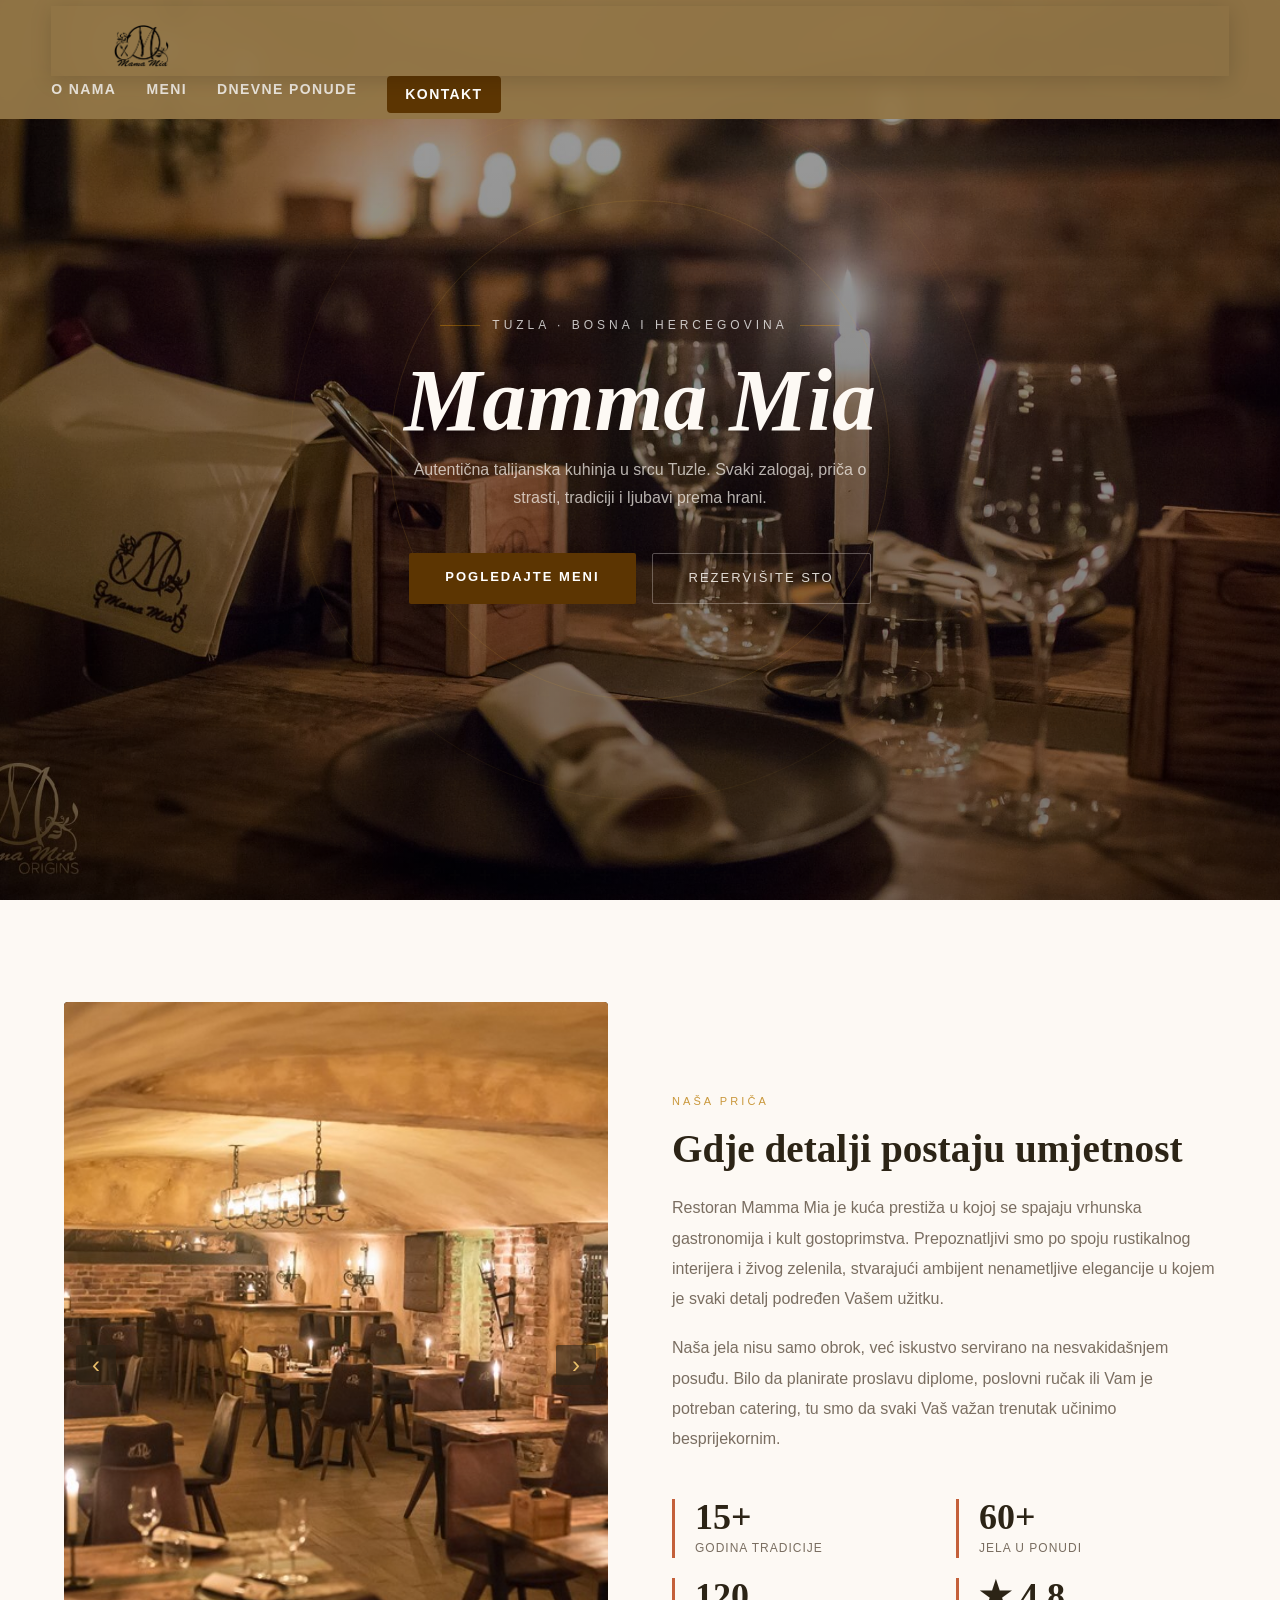
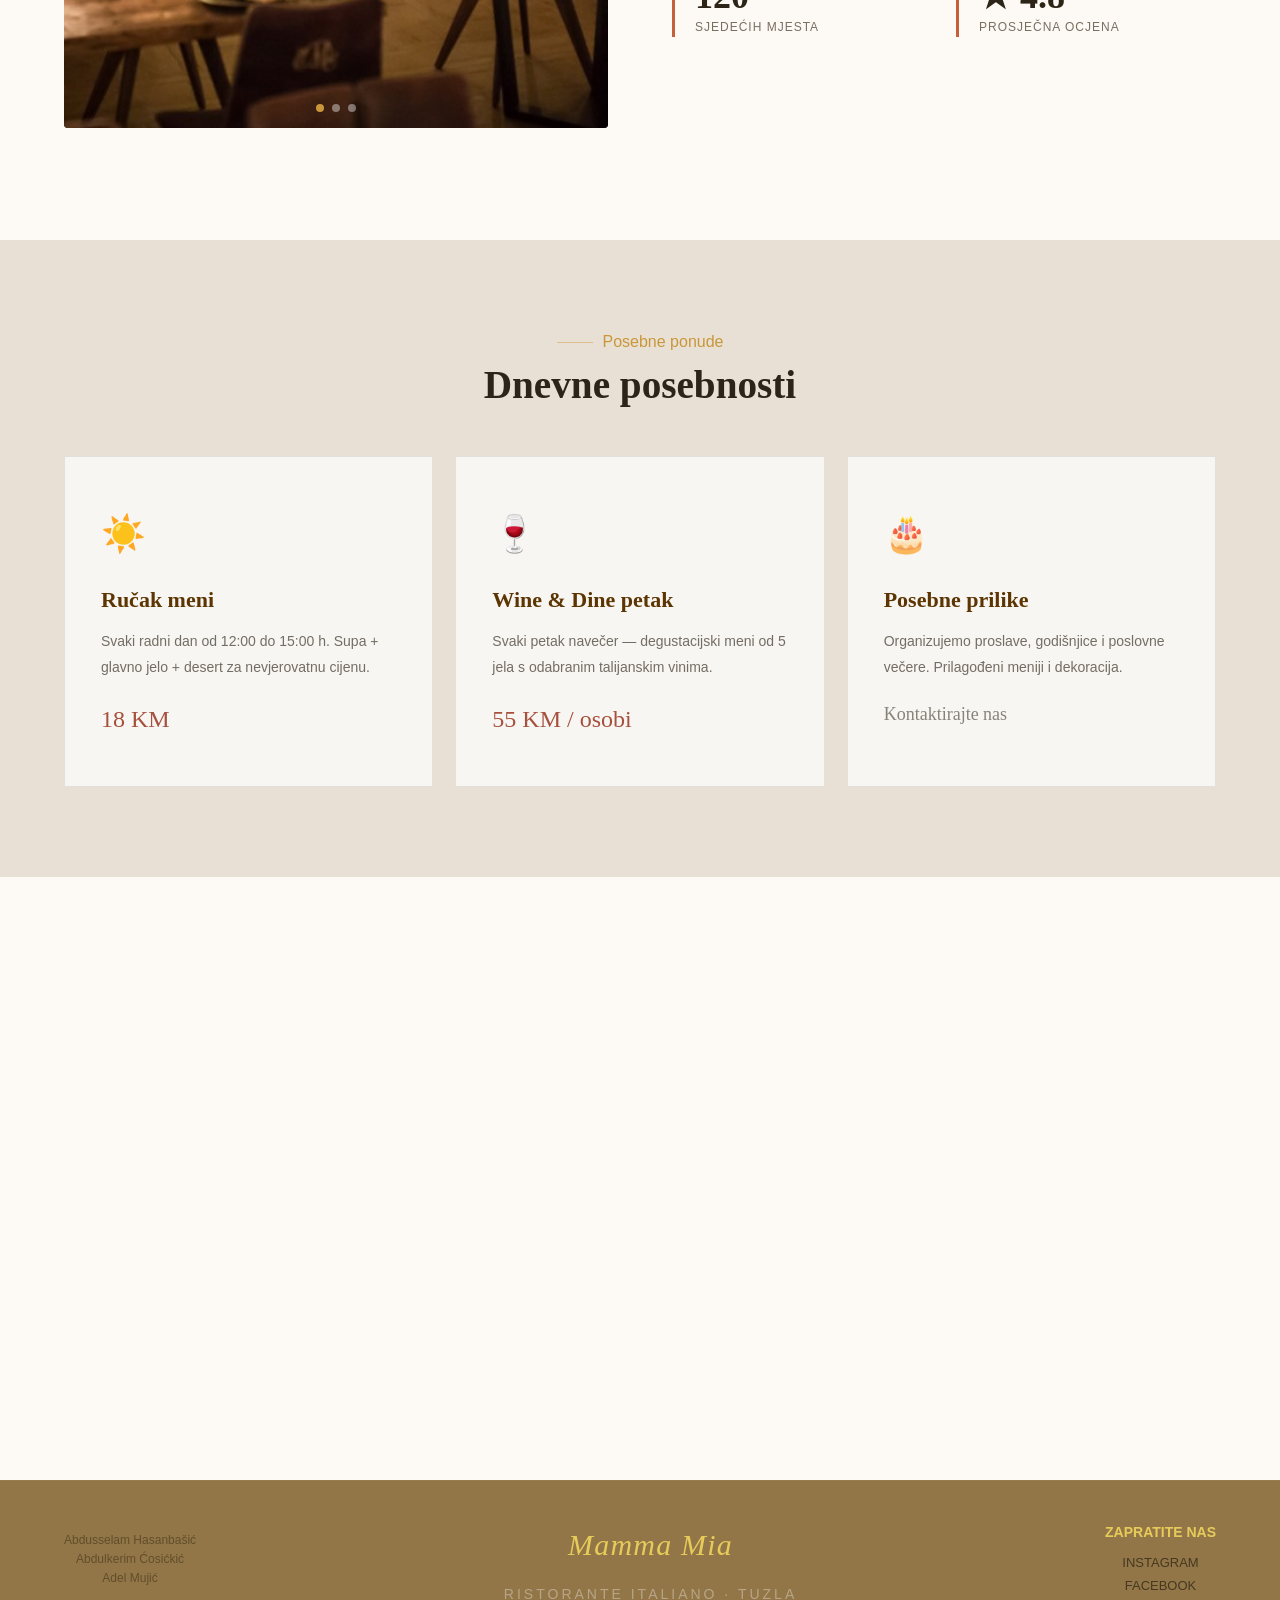
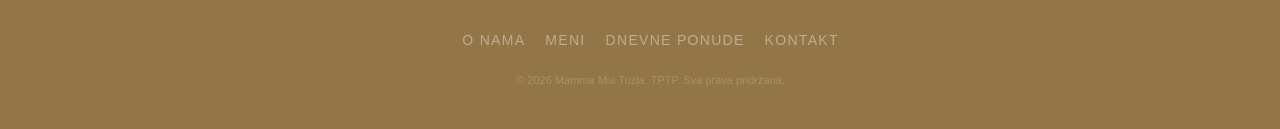
==== commit 7ccdd4f7: "Merge branch 'main' of https://github.com/abdulkerim76/Grupa1-TPTP-2026" ====
--- a/index.html
+++ b/index.html
@@ -1,24 +1,37 @@
 <!DOCTYPE HTML>
 <html lang = "bs">
 
-    
+    <!-- Naslovnica: predstavljanje restorana, slajder, dnevne ponude, mapa. -->
     <head>
+        <!-- Osnovni skup znakova i prilagodba širine na mobilnim uređajima. -->
         <meta charset="utf-8">
+        <meta name="viewport" content="width=device-width, initial-scale=1.0">
+        <!--
+          Rani komadić JS: čita sačuvanu temu iz localStorage i odmah postavlja data-theme na <html>.
+          Time se izbjegava „treperenje“ (korisnik vidi kratko jednu temu pa drugu kad se učita glavni JS).
+        -->
+        <script>
+(function(){try{var t=localStorage.getItem('tptp-theme');if(t==='light'||t==='dark')document.documentElement.setAttribute('data-theme',t);}catch(e){}})();
+        </script>
         <link rel="stylesheet" href="css/tptpstil.css">
         <meta name="viewport" content="width=device-width, initial-scale=1.0">
         <title>Mamma Mia Tuzla</title>
 
     </head>
 
-    <body>
-    <nav>
+    <body class="stranica-index">
+    <!--
+      Glavna navigacija (isti blok je ručno kopiran na index, sadrzaj i kontakt).
+      Napomena za održavanje: izmjene linkova ili ARIA atributa treba uskladiti na sve tri stranice.
+    -->
+    <nav class="glavna-nav" id="glavna-nav" aria-label="Glavna navigacija">
         <div class="nav-logo">
-          <a href="index.html"><img src="/images/logo.png" alt="Mamma Mia" ></a>
-          </div>
-        <ul class="nav-lista">
+          <a href="index.html"><img src="/images/logo.png" alt="Mamma Mia"></a>
+        </div>
+        <ul class="nav-lista" id="primary-nav">
             <li><a href="index.html">O nama</a></li>
             <li><a href="sadrzaj.html">Meni</a></li>
-            <li><a href="#ponude">Dnevne ponude</a></li>
+            <li><a href="index.html#ponude">Dnevne ponude</a></li>
             <li><a href="kontakt.html" class="nav-kontakt">Kontakt</a></li>
         </ul>
         
@@ -39,19 +52,20 @@
     </div>
   </section>
 
-    <main style="min-height: 100vh; padding-top: 100px;">
+    <main class="index-main">
+   <!-- O nama: tekst + slajd fotografija; tačke i strelice pozivaju funkcije iz tptpskripte.js (onclick). -->
    <section class="o-nama" id="o-nama">
   <div class="o-nama-mreza">
     <div class="o-nama-vizualno">
       <div class="slajder">
         <div class="slajd aktivno">
-          <img src="images/slikarestorana1.jpg" alt="Restoran 1">
+          <img src="/images/slikarestorana1.jpg" alt="Restoran 1">
         </div>
         <div class="slajd">
-          <img src="images/slikarestorana2.jpg" alt="Restoran 2">
+          <img src="/images/slikarestorana2.jpg" alt="Restoran 2">
         </div>
         <div class="slajd">
-          <img src="images/slikarestorana3.jpg" alt="Restoran 3">
+          <img src="/images/slikarestorana3.jpg" alt="Restoran 3">
         </div>
       </div>
       <div class="slajder-tacke">
@@ -94,6 +108,7 @@
    
 </main>
 
+  <!-- Dnevne ponude: kartice s linkovima ka kontaktu gdje je to smisleno. id="ponude" služi za sidro (npr. index.html#ponude). -->
   <section class="ponude" id="ponude">
     <div class="ponude-naslov">
       <div class="oznaka-sekcije">
@@ -128,6 +143,7 @@
     </div>
   </section>
 
+    <!-- Ugrađena Google mapa lokacije restorana. -->
     <section class="lokacija-sekcija">
     <aside class="full-aside">
     <iframe src="https://www.google.com/maps/embed?pb=!1m18!1m12!1m3!1d2843.802780146923!2d18.672345576224014!3d44.53967057107395!2m3!1f0!2f0!3f0!3m2!1i1024!2i768!4f13.1!3m3!1m2!1s0x475ead18a73e89eb%3A0x165731ec20362dbc!2sMamaMia!5e0!3m2!1sen!2sba!4v1778884209184!5m2!1sen!2sba" width="600" height="450" style="border:0;" allowfullscreen="" loading="lazy" referrerpolicy="no-referrer-when-downgrade"></iframe>
@@ -136,6 +152,7 @@
 </section>
 
     <footer>
+    <!-- Imena članova tima / projekta (TPTP). -->
 
     <ul class="footer-imena">
         <li>Abdusselam Hasanbašić</li>
@@ -146,6 +163,10 @@
     <div class="footer-sredina">
     <div class="footer-logo">Mamma Mia</div>
     <div class="footer-tag">Ristorante Italiano · Tuzla</div>
+    <!--
+      Brzi linkovi unutar stranice: sidro mora tačno odgovarati id atributu (mala slova, crtice).
+      Audit: #O nama i #Ponude ne poklapaju se sa id="o-nama" i id="ponude" — sidra u podnožju trenutno ne rade dok se hash-evi ne usklade.
+    -->
     <div class="footer-linkovi">
       <a href="#O nama">O nama</a>
       <a href="sadrzaj.html">Meni</a>
@@ -167,7 +188,7 @@
     
  </footer>
 
-
+<!-- Zajedničke interaktivne funkcije: slajder, tema, mobilni meni; ostatak se izvršava samo ako postoje odgovarajući elementi. -->
 <script src="js/tptpskripte.js"></script>
 </body>
 </html>
--- a/css/tptpstil.css
+++ b/css/tptpstil.css
@@ -1,39 +1,99 @@
+/**
+ * tptpstil.css — zajednički izgled sajta restorana Mamma Mia (naslovnica, meni, kontakt).
+ *
+ * Približan raspored:
+ * 1) Globalni reset, varijable u :root i izbor teme (data-theme + prefers-color-scheme).
+ * 2) Fiksna navigacija, mobilni „ladica“ meni i zatamnjujući overlay.
+ * 3) Naslovnica: punoekranski hero (.pocetna), sekcija O nama sa slajderom, ponude, mapa, podnožje.
+ * 4) Stranica kontakt: dodatne varijable, pozadina, raspored kutija, forme, modal.
+ * 5) Stranica meni (sadrzaj): hero, tabovi preko skrivenih radio dugmadi (bez JS), dodatni blokovi (tabela, galerija, mapa sličica, liste).
+ *
+ * Komentari su namjenski na nivou sekcija, ne uz svaku pojedinačnu deklaraciju.
+ *
+ * Autorstvo po blokovima (TPTP, troje u timu): prettražiti oznake ABDUSSELAM, ABDULKERIM, ADEL.
+ */
+
+/* ---------- ABDUSSELAM: zajednički reset / :root, tema na <html>, tijelo, navigacija, naslovnica, podnožje ---------- */
 *, *::before, *::after { margin: 0; padding: 0; box-sizing: border-box; }
 
 @import url('https://fonts.googleapis.com/css2?family=Lato:wght@300;400;700&family=Playfair+Display:wght@400;700&display=swap');
 :root {
+/* Visina fiksne trake i boje akcenta / dugmadi za naslovnicu */
+--nav-height: 4rem;
 --dugme: #5c3502;
 --dugmehover: #dbad2d;
 --toplabijela: #FDF9F4;
 --rezervacija: #E8BE6A;
 
   
+  /* Akcentna crvena i tamne neutralne nijanse (tekst, blokovi) */
   --crvena: #C4603A;
 
   
   --slajderpoz: #2C2416;
   --siva: #7A6E61;
 
+  /* Zlatni akcenti i granice */
   --gold: #C9973A;
   --gold-light: #E8BE6A;
 
   --border: rgba(44,36,22,0.12);
-
-}
-
-html { scroll-behavior: smooth; }
+  --terracotta-light: #e8a090;
+
+}
+
+/* Glatko skrolovanje na interna sidra; color-scheme daje pregledniku smjernicu za UI u svijetloj/tamnoj paleti. */
+html {
+  scroll-behavior: smooth;
+  color-scheme: light dark;
+}
+
+/* Hijerarhija teme: eksplicitni data-theme na <html> ima prednost; inače :not([data-theme]) prati prefers-color-scheme. */
+html[data-theme="light"] {
+  color-scheme: light;
+}
+
+html[data-theme="dark"] {
+  color-scheme: dark;
+}
+
+@media (prefers-color-scheme: light) {
+  html:not([data-theme]) {
+    color-scheme: light;
+  }
+}
+
+@media (prefers-color-scheme: dark) {
+  html:not([data-theme]) {
+    color-scheme: dark;
+  }
+}
 
 body {
   font-family: 'Lato', sans-serif;
   background: white;
 }
 
-nav {
+/* ---------- Glavna navigacija: mreža na širokim ekranima, „ladica“ ispod 961px ---------- */
+.glavna-nav {
   position: fixed;
-  top: 0; left: 0; right: 0;
-  z-index: 100; 
+  top: 0;
+  left: 0;
+  right: 0;
+  z-index: 100;
   background: rgba(146, 118, 71, 0.96);
   backdrop-filter: blur(8px);
+  align-items: center;
+  gap: clamp(8px, 1.5vw, 18px);
+  padding: 0.35rem clamp(12px, 4vw, 5%);
+  min-height: var(--nav-height);
+  box-sizing: border-box;
+}
+
+.nav-logo {
+  flex-shrink: 0;
+  position: relative;
+  z-index: 2;
   display: flex;
   align-items: center;
   
@@ -50,8 +110,16 @@
     color: rgb(233, 233, 118);
 }
 
+.nav-logo a {
+  display: inline-flex;
+  align-items: center;
+  text-decoration: none;
+  line-height: 0;
+}
+
 .nav-logo img {
-  height: 65px;
+  display: block;
+  height: clamp(32px, 4.5vw, 44px);
   width: auto;
   margin-top: 10px;
 }
@@ -76,6 +144,7 @@
 .nav-lista a:hover { color: rgb(219, 173, 45); }
 
 .nav-kontakt {
+  display: inline-block;
   background: rgb(92, 53, 2);
   color: #fff !important;
   padding: 7.5px 18px;
@@ -93,7 +162,7 @@
 
 
 
-/*-----------------------------------------------------------------------------------*/
+/* === Naslovnica: punoekranski hero ispod navigacije (.pocetna) === */
 .pocetna {
   min-height: 100vh;
   background:
@@ -113,7 +182,7 @@
   content: '';
   position: absolute;
   inset: 0;
-  background: url('images/pattern.svg');
+  background: url('/images/pattern.svg');
   opacity: 0.3;
 }
  
@@ -233,15 +302,49 @@
   color: var(--rezervacija);
 }
 
-/*-----------------------------------------------------------------------------------*/
+/* Glavni blok ispod heroa: bez min-height da se ne stvara praznina ispod kratkog sadržaja */
+body.stranica-index .index-main {
+  padding: 0;
+  min-height: 0;
+  display: block;
+}
+
 .o-nama { 
   background: var(--toplabijela); 
+  padding: clamp(3.5rem, 8vw, 6.5rem) 5% clamp(4rem, 9vw, 7rem);
+}
+
+body.stranica-index .o-nama .oznaka-sekcije {
+  font-size: 11px;
+  letter-spacing: 0.28em;
+  text-transform: uppercase;
+  color: var(--gold);
+  margin-bottom: 0.875rem;
+}
+
+body.stranica-index .o-nama .naslov-sekcije {
+  font-family: 'Playfair Display', serif;
+  font-size: clamp(1.65rem, 4vw, 2.45rem);
+  font-weight: 700;
+  color: var(--slajderpoz);
+  line-height: 1.2;
+  margin-bottom: 1.35rem;
+}
+
+html[data-theme="dark"] body.stranica-index .o-nama .naslov-sekcije {
+  color: #f0e6d8;
+}
+
+@media (prefers-color-scheme: dark) {
+  html:not([data-theme]) body.stranica-index .o-nama .naslov-sekcije {
+    color: #f0e6d8;
+  }
 }
 
 .o-nama-mreza {
   display: grid;
   grid-template-columns: 1fr 1fr;
-  gap: 80px;
+  gap: clamp(2rem, 5vw, 4rem);
   align-items: center;
   max-width: 1200px;
   margin: 0 auto;
@@ -251,15 +354,19 @@
   font-size: 16px;
   color: var(--siva);
   line-height: 1.9;
-  margin-bottom: 20px;
+  margin-bottom: 1.15rem;
+}
+
+.o-nama-tekst p:last-of-type {
+  margin-bottom: 0;
 }
 
 
 .o-nama-statistika {
   display: grid;
   grid-template-columns: 1fr 1fr;
-  gap: 24px;
-  margin-top: 40px;
+  gap: 1.25rem 1.5rem;
+  margin-top: clamp(2rem, 4vw, 2.75rem);
 }
 
 .stat-kartica {
@@ -283,7 +390,7 @@
   text-transform: uppercase;
 }
 
-/* slideshow */
+/* Kontejner slajda: apsolutno pozicionirani .slajd preklapaju se; .aktivno određuje vidljivost */
 .o-nama-vizualno {
   position: relative;
   overflow: hidden;
@@ -366,27 +473,51 @@
 .slajd-prethodna { left: 12px; }
 .slajd-sljedeca { right: 12px; }
 
-
-
-/*-----------------------------------------------------------------------------------*/
-/*-----------------------------------------------------------------------------------*/
-
-/* =====================
-   DNEVNE PONUDE
-===================== */
- 
+@media (max-width: 900px) {
+  .o-nama-mreza {
+    grid-template-columns: 1fr;
+    gap: 2.25rem;
+  }
+
+  body.stranica-index .o-nama-vizualno {
+    order: -1;
+    max-width: min(100%, 400px);
+    margin-inline: auto;
+  }
+}
+
+
+
+/* === Sekcija dnevnih ponuda (tamna podloga, kartice) === */
 .ponude {
   background: var(--slajderpoz);
   color: #fff;
-  padding: 100px 5%; 
-  padding-top: 70px;
-  margin-bottom: 60px;
+  padding: clamp(3.5rem, 7vw, 6.25rem) 5%;
+  margin-bottom: 0;
 }
  
 .ponude-naslov {
   max-width: 1200px;
-  margin: 0 auto 64px auto;
+  margin: 0 auto clamp(2rem, 4vw, 3rem);
   text-align: center;
+}
+
+.ponude-naslov .linija {
+  display: inline-block;
+  width: 36px;
+  height: 1px;
+  background: currentColor;
+  opacity: 0.45;
+  vertical-align: middle;
+}
+
+body.stranica-index .ponude-naslov .naslov-sekcije {
+  font-family: 'Playfair Display', serif;
+  font-size: clamp(1.65rem, 4vw, 2.45rem);
+  font-weight: 700;
+  line-height: 1.2;
+  margin-top: 0.35rem;
+  color: inherit;
 }
 
 .ponuda-naslov-tekst a
@@ -402,6 +533,17 @@
   grid-template-columns: 1fr 1fr 1fr;
   gap: 2px;
 }
+
+body.stranica-index .ponude-mreza {
+  gap: clamp(14px, 2.2vw, 22px);
+}
+
+@media (max-width: 900px) {
+  .ponude-mreza {
+    grid-template-columns: 1fr;
+    max-width: 36rem;
+  }
+}
  
 .ponuda-kartica {
   background: rgba(255,255,255,0.03);
@@ -487,13 +629,14 @@
 
 
 
-/*-----------------------------------------------------------------------------------*/
-
+/* === Ugrađena mapa ispod ponuda (širina kontejnera, omjer stranica iframa) === */
 .lokacija-sekcija {
-  padding-top: 30px;    /* Odmiče mapu od tamne sekcije iznad nje */
-  padding-bottom: 60px; /* Odmiče mapu od samog dna footera */
+  padding-top: clamp(2.25rem, 5vw, 3.5rem);
+  padding-bottom: clamp(2.5rem, 5vw, 4rem);
+  padding-left: 5%;
+  padding-right: 5%;
   max-width: 1450px;
-  margin: 0 auto;       /* Centriranje cijelog bloka sa mapom */
+  margin: 0 auto;
 }
 
 .full-aside iframe {
@@ -622,6 +765,9 @@
 /* =====================
 
 
+/*-----------------------------------------------------------------------------------*/
+/*-----------------------------------------------------------------------------------*/
+/* =====================
 
 
 
@@ -743,7 +889,7 @@
 
 
 
-/* KONTAKT CSS*/
+/* === ABDULKERIM: stranica kontakt — dodatne varijable u drugom :root bloku (pozadina „staklo“, obrub, tekst) === */
 :root {
     --zlatna: #d4a373;
     --bela-linija: #ffffff;
@@ -751,66 +897,195 @@
     --tekst: #ffffff;
 }
 
-.light-mode {
+/* Svijetla mapa boja za kontakt kada je aktivna svijetla tema ili OS preferira svijetlo */
+html[data-theme="light"] {
     --staklo: rgba(245, 245, 245, 0.95);
     --bela-linija: #d4a373;
     --tekst: #111111;
 }
 
+@media (prefers-color-scheme: light) {
+    html:not([data-theme]) {
+        --staklo: rgba(245, 245, 245, 0.95);
+        --bela-linija: #d4a373;
+        --tekst: #111111;
+    }
+}
+
 * { box-sizing: border-box; margin: 0; padding: 0; }
 
-body {
-    background-image: linear-gradient(rgba(0,0,0,0.8), rgba(0,0,0,0.8)), url('https://images.unsplash.com/photo-1517248135467-4c7edcad34c4?w=1500');
+body.stranica-kontakt {
+    /* Tamni sloj iznad fotografije — pojedinačna svojstva (ne skraćenica background) da kasnija pravila ne obrišu sliku */
+    background-color: #1a1510;
+    background-image: linear-gradient(rgba(0, 0, 0, 0.72), rgba(0, 0, 0, 0.78)), url('https://images.unsplash.com/photo-1517248135467-4c7edcad34c4?w=1500');
     background-size: cover;
     background-attachment: fixed;
+    background-repeat: no-repeat;
+    background-position: center;
     color: white;
     font-family: 'Segoe UI', sans-serif;
     transition: 0.5s;
     min-height: 100vh;
 }
 
-body.light-mode {
+/* Eksplicitno tamna podloga za kontakt čak i ako druga pravila ili OS daju konfliktne upute */
+html[data-theme="dark"] body.stranica-kontakt {
+    background-color: #1a1510;
+    background-image: linear-gradient(rgba(0, 0, 0, 0.72), rgba(0, 0, 0, 0.78)), url('https://images.unsplash.com/photo-1517248135467-4c7edcad34c4?w=1500') !important;
+}
+
+html[data-theme="light"] body.stranica-kontakt {
     background-image: linear-gradient(rgba(255,255,255,0.8), rgba(255,255,255,0.8)), url('https://images.unsplash.com/photo-1517248135467-4c7edcad34c4?w=1500') !important;
 }
 
-/* GORNJI */
+@media (prefers-color-scheme: light) {
+    html:not([data-theme]) body.stranica-kontakt {
+        background-image: linear-gradient(rgba(255,255,255,0.8), rgba(255,255,255,0.8)), url('https://images.unsplash.com/photo-1517248135467-4c7edcad34c4?w=1500') !important;
+    }
+}
+
+/* Kontakt: dodatni selektor .gornji; u HTML-u se za raspored koristi klasa .GORNJI (definisana kasnije). */
 .gornji { 
      display: flex;
      justify-content: flex-end;
       padding: 20px 50px; 
     }
-.prekidac-kontejner { 
-     display: flex;
-     align-items: center; 
-     gap: 10px;
-      font-weight: bold; }
-.light-mode .prekidac-kontejner { color: #111; }
+.prekidac-kontejner {
+    display: flex;
+    align-items: center;
+}
+html[data-theme="light"] .prekidac-kontejner { color: #111; }
+html[data-theme="light"] nav .prekidac-kontejner { color: rgba(255, 255, 255, 0.92); }
+
+@media (prefers-color-scheme: light) {
+    html:not([data-theme]) .prekidac-kontejner { color: #111; }
+    html:not([data-theme]) nav .prekidac-kontejner { color: rgba(255, 255, 255, 0.92); }
+}
+
+.prekidac-kontejner.prekidac-tema {
+    gap: 10px;
+}
 
 .toggle-switch {
-         width: 60px;
-         height: 30px;
-         background: #333; 
-         border-radius: 20px;
-         border: 2px solid var(--bela-linija);
-         position: relative; 
-         cursor: pointer;
-          transition: 0.4s;
-         }
+    width: 60px;
+    height: 30px;
+    padding: 0;
+    margin: 0;
+    box-sizing: border-box;
+    background: #333;
+    border-radius: 20px;
+    border: 2px solid var(--bela-linija);
+    position: relative;
+    cursor: pointer;
+    transition: background 0.4s ease, border-color 0.3s ease;
+    flex-shrink: 0;
+}
+
+html[data-theme="light"] .toggle-switch {
+    background: rgba(253, 249, 244, 0.95);
+}
+
+@media (prefers-color-scheme: light) {
+    html:not([data-theme]) .toggle-switch {
+        background: rgba(253, 249, 244, 0.95);
+    }
+}
+
+.toggle-switch:focus-visible {
+    outline: 2px solid var(--zlatna);
+    outline-offset: 3px;
+}
+
+.toggle-switch:focus:not(:focus-visible) {
+    outline: none;
+}
+
+.prekidac-tema .toggle-ikon {
+    display: block;
+    flex-shrink: 0;
+    transition: opacity 0.35s ease, color 0.35s ease, filter 0.35s ease;
+}
+
+html[data-theme="dark"] .prekidac-tema .toggle-ikon-mjesec {
+    opacity: 1;
+    color: #f0cfa4;
+    filter: drop-shadow(0 1px 1px rgba(30, 22, 14, 0.55));
+}
+
+html[data-theme="dark"] .prekidac-tema .toggle-ikon-sunce {
+    opacity: 1;
+    color: rgba(255, 253, 248, 0.82);
+    filter: drop-shadow(0 1px 2px rgba(30, 22, 14, 0.42));
+}
+
+html[data-theme="light"] .prekidac-tema .toggle-ikon-mjesec {
+    opacity: 1;
+    color: rgba(255, 253, 248, 0.78);
+    filter: drop-shadow(0 1px 2px rgba(44, 36, 22, 0.45));
+}
+
+html[data-theme="light"] .prekidac-tema .toggle-ikon-sunce {
+    opacity: 1;
+    color: #ffffff;
+    filter: drop-shadow(0 1px 3px rgba(44, 36, 22, 0.55));
+}
+
 .krug {
-     width: 22px; 
-     height: 22px;
-      background: var(--zlatna);
-       border-radius: 50%;
-        position: absolute; 
-        top: 2px; left: 4px;
-         display: flex;
-          align-items: center;
-           justify-content: center;
-            transition: 0.4s;
-         }
-.light-mode .krug { left: 30px; background: #111; }
-
-/* LAYOUT */
+    width: 22px;
+    height: 22px;
+    background: var(--zlatna);
+    border-radius: 50%;
+    position: absolute;
+    top: 2px;
+    left: 4px;
+    display: flex;
+    align-items: center;
+    justify-content: center;
+    transition: left 0.4s ease, background 0.35s ease;
+    z-index: 1;
+}
+
+html[data-theme="light"] .krug {
+    left: calc(100% - 4px - 22px);
+    background: var(--zlatna);
+    box-shadow: 0 1px 3px rgba(44, 36, 22, 0.22);
+}
+
+@media (prefers-color-scheme: dark) {
+    html:not([data-theme]) .prekidac-tema .toggle-ikon-mjesec {
+        opacity: 1;
+        color: #f0cfa4;
+        filter: drop-shadow(0 1px 1px rgba(30, 22, 14, 0.55));
+    }
+
+    html:not([data-theme]) .prekidac-tema .toggle-ikon-sunce {
+        opacity: 1;
+        color: rgba(255, 253, 248, 0.82);
+        filter: drop-shadow(0 1px 2px rgba(30, 22, 14, 0.42));
+    }
+}
+
+@media (prefers-color-scheme: light) {
+    html:not([data-theme]) .prekidac-tema .toggle-ikon-mjesec {
+        opacity: 1;
+        color: rgba(255, 253, 248, 0.78);
+        filter: drop-shadow(0 1px 2px rgba(44, 36, 22, 0.45));
+    }
+
+    html:not([data-theme]) .prekidac-tema .toggle-ikon-sunce {
+        opacity: 1;
+        color: #ffffff;
+        filter: drop-shadow(0 1px 3px rgba(44, 36, 22, 0.55));
+    }
+
+    html:not([data-theme]) .krug {
+        left: calc(100% - 4px - 22px);
+        background: var(--zlatna);
+        box-shadow: 0 1px 3px rgba(44, 36, 22, 0.22);
+    }
+}
+
+/* Kontakt: glavni kontejner s kutijama i unutrašnji razmak */
 .glavni-kontejner {
      max-width: 1100px;
       margin: 0 auto; 
@@ -856,7 +1131,7 @@
       text-transform: uppercase;
      }
 
-/* FORME */
+/* Kontakt: polja forme, dugmad i oznake */
 .label-stil { 
      display: block;
      margin-top: 15px; 
@@ -876,7 +1151,13 @@
         font-size: 16px; 
         font-family: inherit;
      }
-.light-mode input, .light-mode textarea { background: white; color: black; }
+html[data-theme="light"] input,
+html[data-theme="light"] textarea { background: white; color: black; }
+
+@media (prefers-color-scheme: light) {
+    html:not([data-theme]) input,
+    html:not([data-theme]) textarea { background: white; color: black; }
+}
 
 .DUGME { 
     background: var(--zlatna); 
@@ -910,13 +1191,113 @@
       border-radius: 10px;
        overflow: hidden; 
        border: 1px solid var(--zlatna);
+      position: relative;
+      aspect-ratio: 4 / 3;
+      max-height: min(50vh, 360px);
      }
+
+.google-maps-box iframe {
+    position: absolute;
+    inset: 0;
+    width: 100%;
+    height: 100%;
+    border: 0;
+}
 
 .kontakt-tekst p {
      margin-bottom: 10px;
-}
-
-/* MODAL */
+     overflow-wrap: anywhere;
+}
+
+/* Kontakt: responzivan raspored kutija i ponašanje podnožja na uskim ekranima */
+body.stranica-kontakt .glavni-kontejner.kontakt-main {
+    min-height: 100vh;
+    padding: calc(var(--nav-height) + clamp(1rem, 4vw, 2.5rem)) clamp(0.875rem, 5vw, 1.5rem) clamp(1.5rem, 5vw, 2.5rem);
+}
+
+body.stranica-kontakt .naslov {
+    font-size: clamp(1.85rem, 8vw, 3.5rem);
+    margin-bottom: clamp(1.25rem, 4vw, 2.5rem);
+    padding-inline: 0.25rem;
+}
+
+body.stranica-kontakt .GORNJI {
+    grid-template-columns: minmax(0, 1fr);
+    gap: clamp(1rem, 4vw, 1.75rem);
+}
+
+@media (min-width: 769px) {
+    body.stranica-kontakt .GORNJI {
+        grid-template-columns: 1fr 1fr;
+        gap: clamp(1.25rem, 3vw, 30px);
+    }
+}
+
+@media (max-width: 768px) {
+    body.stranica-kontakt {
+        background-attachment: scroll;
+    }
+
+    body.stranica-kontakt .glavni-kontejner.kontakt-main {
+        max-width: 100%;
+        padding-left: clamp(0.75rem, 4vw, 1rem);
+        padding-right: clamp(0.75rem, 4vw, 1rem);
+    }
+
+    body.stranica-kontakt .kutija {
+        padding: clamp(1rem, 4vw, 1.5rem);
+        border-radius: 14px;
+    }
+
+    body.stranica-kontakt .kutija h3 {
+        letter-spacing: 0.12em;
+        font-size: clamp(0.95rem, 3.5vw, 1rem);
+        line-height: 1.35;
+    }
+
+    body.stranica-kontakt .google-maps-box {
+        margin-top: clamp(1.25rem, 4vw, 2rem);
+        max-height: min(42vh, 280px);
+        min-height: 180px;
+    }
+
+    body.stranica-kontakt .donji {
+        margin-top: clamp(1rem, 3vw, 1.5rem);
+    }
+
+    body.stranica-kontakt .DUGME {
+        font-size: clamp(0.75rem, 3.2vw, 0.9rem);
+        letter-spacing: 0.06em;
+        padding: 0.9rem 0.75rem;
+    }
+
+    body.stranica-kontakt .modal-sadrzaj {
+        width: min(100% - 2rem, 24rem);
+        margin: 25vh auto auto;
+        padding: clamp(1.25rem, 5vw, 2rem);
+    }
+
+    body.stranica-kontakt footer {
+        flex-direction: column;
+        align-items: center;
+        gap: 1.75rem;
+    }
+
+    body.stranica-kontakt .footer-imena {
+        order: 2;
+        margin-top: 0;
+    }
+
+    body.stranica-kontakt .footer-sredina {
+        order: 1;
+    }
+
+    body.stranica-kontakt .footer-desno {
+        order: 3;
+    }
+}
+
+/* Modalni prozor (poruke nakon forme) — cijeli ekran zaslon + središnja kartica */
 .modal {
      display: none;
       position: fixed;
@@ -939,10 +1320,17 @@
          color: white;
           animation: pop 0.4s cubic-bezier(0.175, 0.885, 0.32, 1.275);
          }
-.light-mode .modal-sadrzaj {
+html[data-theme="light"] .modal-sadrzaj {
      background: white; 
      color: black;
      }
+
+@media (prefers-color-scheme: light) {
+    html:not([data-theme]) .modal-sadrzaj {
+        background: white;
+        color: black;
+    }
+}
 .btn-zatvori {
      background: var(--zlatna);
       border: none;
@@ -996,8 +1384,7 @@
 
 
 
-/* ADEL */
- 
+/* ---------- Dio koji ide zajedno za index.html, sadrzaj.html i kontakt.html. ---------- */
 * {
     margin: 0;
     padding: 0;
@@ -1007,32 +1394,533 @@
 
 body {
     font-family: Arial, sans-serif;
-    background: white;
+    background-color: white;
     color: #333;
     line-height: 1.6;
 }
 
-/* HEADER */
-
-header {
-    position: fixed;
-    top: 0;
+/* ---------- ABDUSSELAM ---------- */
+
+/* Ako korisnik koristi dark mode na uređaju,
+   kontakt stranica automatski dobija tamniju pozadinu */
+@media (prefers-color-scheme: dark) {
+    html:not([data-theme]) body.stranica-kontakt {
+        background-color: #1a1510;
+    }
+}
+
+
+ /* ---------- ABDULKERIM ---------- */
+
+
+/* Naslovnica (.stranica-index): pozadina i boje teksta po temi, bez kontaktovog punoekranskog heroa */
+body.stranica-index {
+    font-family: 'Lato', sans-serif;
+    line-height: 1.6;
+    background-color: var(--toplabijela);
+    background-image: none;
+    color: #3a332b;
+    min-height: 100vh;
+}
+/*  Postavljanje tamne teme za naslovnicu */
+html[data-theme="dark"] body.stranica-index {
+    background-color: #14110e;
+    color: rgba(253, 249, 244, 0.9);
+}
+
+/*  Postavljanje svijetle teme za naslovnicu */
+html[data-theme="light"] body.stranica-index {
+    background-color: var(--toplabijela);
+    color: #3a332b;
+}
+
+@media (prefers-color-scheme: dark) {
+    html:not([data-theme]) body.stranica-index {
+        background-color: #14110e;
+        color: rgba(253, 249, 244, 0.9);
+    }
+}
+
+@media (prefers-color-scheme: light) {
+    html:not([data-theme]) body.stranica-index {
+        background-color: var(--toplabijela);
+        color: #3a332b;
+    }
+}
+
+html[data-theme="light"] .pocetna {
+    background:
+        linear-gradient(rgba(0, 0, 0, 0.38), rgba(0, 0, 0, 0.52)),
+        url('/images/index_pocetna.jpg') center/cover no-repeat;
+}
+
+@media (prefers-color-scheme: light) {
+    html:not([data-theme]) .pocetna {
+        background:
+            linear-gradient(rgba(0, 0, 0, 0.38), rgba(0, 0, 0, 0.52)),
+            url('/images/index_pocetna.jpg') center/cover no-repeat;
+    }
+}
+
+html[data-theme="dark"] body.stranica-index .o-nama {
+    background: #1e1914;
+}
+
+html[data-theme="dark"] body.stranica-index .o-nama-tekst p {
+    color: rgba(253, 249, 244, 0.78);
+}
+
+html[data-theme="dark"] body.stranica-index .stat-broj {
+    color: var(--gold-light);
+}
+
+html[data-theme="dark"] body.stranica-index .stat-opis {
+    color: rgba(253, 249, 244, 0.48);
+}
+
+@media (prefers-color-scheme: dark) {
+    html:not([data-theme]) body.stranica-index .o-nama {
+        background: #1e1914;
+    }
+
+    html:not([data-theme]) body.stranica-index .o-nama-tekst p {
+        color: rgba(253, 249, 244, 0.78);
+    }
+
+    html:not([data-theme]) body.stranica-index .stat-broj {
+        color: var(--gold-light);
+    }
+
+    html:not([data-theme]) body.stranica-index .stat-opis {
+        color: rgba(253, 249, 244, 0.48);
+    }
+}
+
+html[data-theme="light"] body.stranica-index .ponude {
+    background: #e8e0d4;
+    color: #2c2416;
+}
+
+html[data-theme="light"] body.stranica-index .ponuda-kartica {
+    background: rgba(255, 255, 255, 0.72);
+    border: 1px solid rgba(44, 36, 22, 0.1);
+}
+
+html[data-theme="light"] body.stranica-index .ponuda-kartica:hover {
+    background: rgba(255, 255, 255, 0.9);
+}
+
+html[data-theme="light"] body.stranica-index .ponuda-naslov-tekst {
+    color: #5c3502;
+}
+
+html[data-theme="light"] body.stranica-index .ponuda-opis {
+    color: rgba(44, 36, 22, 0.65);
+}
+
+html[data-theme="light"] body.stranica-index .ponuda-cijena {
+    color: #a6513d;
+}
+
+html[data-theme="light"] body.stranica-index .ponuda-cijena--kontakt {
+    color: rgba(44, 36, 22, 0.55);
+}
+
+@media (prefers-color-scheme: light) {
+    html:not([data-theme]) body.stranica-index .ponude {
+        background: #e8e0d4;
+        color: #2c2416;
+    }
+
+    html:not([data-theme]) body.stranica-index .ponuda-kartica {
+        background: rgba(255, 255, 255, 0.72);
+        border: 1px solid rgba(44, 36, 22, 0.1);
+    }
+
+    html:not([data-theme]) body.stranica-index .ponuda-kartica:hover {
+        background: rgba(255, 255, 255, 0.9);
+    }
+
+    html:not([data-theme]) body.stranica-index .ponuda-naslov-tekst {
+        color: #5c3502;
+    }
+
+    html:not([data-theme]) body.stranica-index .ponuda-opis {
+        color: rgba(44, 36, 22, 0.65);
+    }
+
+    html:not([data-theme]) body.stranica-index .ponuda-cijena {
+        color: #a6513d;
+    }
+
+    html:not([data-theme]) body.stranica-index .ponuda-cijena--kontakt {
+        color: rgba(44, 36, 22, 0.55);
+    }
+}
+
+html[data-theme="dark"] body.stranica-index .lokacija-sekcija {
+    background: #14110e;
+}
+
+html[data-theme="light"] body.stranica-index .lokacija-sekcija {
+    background: var(--toplabijela);
+}
+
+@media (prefers-color-scheme: dark) {
+    html:not([data-theme]) body.stranica-index .lokacija-sekcija {
+        background: #14110e;
+    }
+}
+
+@media (prefers-color-scheme: light) {
+    html:not([data-theme]) body.stranica-index .lokacija-sekcija {
+        background: var(--toplabijela);
+    }
+}
+
+
+
+
+ 
+/*----------  ADEL DIO ---------- */
+
+
+
+
+
+/* Stranica meni (.stranica-meni): lokalne varijable, razmaci i prilagodba tamnoj/svijetloj temi */
+body.stranica-meni {
+    font-family: 'Lato', sans-serif;
+    line-height: 1.6;
+    min-height: 100vh;
+    background-image: none;
+
+    --meni-page-bg: #ede8e0;
+    --meni-text: #2a241c;
+    --meni-text-muted: #5c534a;
+    --meni-surface: #ffffff;
+    --meni-heading: #7a4e0f;
+    --meni-accent: #b08a57;
+    --meni-border: #d8d0c4;
+    --meni-tab: #f4a261;
+    --meni-tab-hover: #e76f51;
+    --meni-shadow: rgba(44, 36, 22, 0.12);
+    --meni-th-bg: #9a7545;
+    --meni-link: #8b5a00;
+    --meni-link-hover: #e76f51;
+    --meni-hero-scrim: rgba(0, 0, 0, 0.48);
+
+    background-color: var(--meni-page-bg);
+    color: var(--meni-text);
+}
+
+
+/* Kada se uključi dark mode, iste varijable samo dobijaju tamnije nijanse */
+
+html[data-theme="dark"] body.stranica-meni {
+    --meni-page-bg: #14110e;
+    --meni-text: rgba(253, 249, 244, 0.92);
+    --meni-text-muted: rgba(253, 249, 244, 0.65);
+    --meni-surface: #1e1914;
+    --meni-heading: #e8be6a;
+    --meni-accent: #c9973a;
+    --meni-border: rgba(255, 255, 255, 0.12);
+    --meni-tab: #6b4a1e;
+    --meni-tab-hover: #8a5f28;
+    --meni-shadow: rgba(0, 0, 0, 0.45);
+    --meni-th-bg: #4a3512;
+    --meni-link: #e8be6a;
+    --meni-link-hover: #f0d080;
+    --meni-hero-scrim: rgba(0, 0, 0, 0.55);
+}
+
+html[data-theme="light"] body.stranica-meni {
+    --meni-page-bg: #ede8e0;
+    --meni-text: #2a241c;
+    --meni-text-muted: #5c534a;
+    --meni-surface: #ffffff;
+    --meni-heading: #7a4e0f;
+    --meni-accent: #b08a57;
+    --meni-border: #d8d0c4;
+    --meni-tab: #f4a261;
+    --meni-tab-hover: #e76f51;
+    --meni-shadow: rgba(44, 36, 22, 0.12);
+    --meni-th-bg: #9a7545;
+    --meni-link: #8b5a00;
+    --meni-link-hover: #e76f51;
+    --meni-hero-scrim: rgba(0, 0, 0, 0.42);
+}
+
+
+
+/* Ako korisnik nije ručno birao temu, stranica prati sistemsku dark temu */
+
+@media (prefers-color-scheme: dark) {
+    html:not([data-theme]) body.stranica-meni {
+        --meni-page-bg: #14110e;
+        --meni-text: rgba(253, 249, 244, 0.92);
+        --meni-text-muted: rgba(253, 249, 244, 0.65);
+        --meni-surface: #1e1914;
+        --meni-heading: #e8be6a;
+        --meni-accent: #c9973a;
+        --meni-border: rgba(255, 255, 255, 0.12);
+        --meni-tab: #6b4a1e;
+        --meni-tab-hover: #8a5f28;
+        --meni-shadow: rgba(0, 0, 0, 0.45);
+        --meni-th-bg: #4a3512;
+        --meni-link: #e8be6a;
+        --meni-link-hover: #f0d080;
+        --meni-hero-scrim: rgba(0, 0, 0, 0.55);
+    }
+}
+
+@media (prefers-color-scheme: light) {
+    html:not([data-theme]) body.stranica-meni {
+        --meni-page-bg: #ede8e0;
+        --meni-text: #2a241c;
+        --meni-text-muted: #5c534a;
+        --meni-surface: #ffffff;
+        --meni-heading: #7a4e0f;
+        --meni-accent: #b08a57;
+        --meni-border: #d8d0c4;
+        --meni-tab: #f4a261;
+        --meni-tab-hover: #e76f51;
+        --meni-shadow: rgba(44, 36, 22, 0.12);
+        --meni-th-bg: #9a7545;
+        --meni-link: #8b5a00;
+        --meni-link-hover: #e76f51;
+        --meni-hero-scrim: rgba(0, 0, 0, 0.42);
+    }
+}
+
+body.stranica-meni .sadrzaj-main {
+    padding: 0;
+    max-width: none;
+    margin: 0;
+}
+
+body.stranica-meni .meni {
+    padding: clamp(3rem, 6vw, 5rem) clamp(1rem, 4vw, 2rem);
+    max-width: 72rem;
+    margin-inline: auto;
+}
+
+body.stranica-meni .meni h2 {
+    color: var(--meni-heading);
+    margin-bottom: clamp(1.25rem, 3vw, 2rem);
+}
+
+body.stranica-meni .tabs {
+    margin-bottom: clamp(1.5rem, 3vw, 2rem);
+}
+
+body.stranica-meni .tabs label {
+    background-color: var(--meni-tab);
+    margin: 6px 4px;
+}
+
+body.stranica-meni .tabs label:hover {
+    background-color: var(--meni-tab-hover);
+}
+
+body.stranica-meni .meni .content {
+    display: grid;
+    grid-template-columns: repeat(3, minmax(0, 1fr));
+    gap: clamp(1rem, 2.5vw, 1.5rem);
+}
+
+body.stranica-meni .item {
+    background: var(--meni-surface);
+    box-shadow: 0 4px 18px var(--meni-shadow);
+    margin: clamp(0.75rem, 2vw, 1.25rem) auto;
+    border: 1px solid var(--meni-border);
+}
+
+body.stranica-meni .meni .item {
+    margin: 0;
+    max-width: none;
+    flex-direction: column;
+    align-items: stretch;
+    min-height: 100%;
+}
+
+body.stranica-meni .meni .item img {
     width: 100%;
-    background: #b08a57;
+    height: clamp(140px, 22vw, 200px);
+    flex-shrink: 0;
+}
+
+body.stranica-meni .meni .item-info {
+    flex: 1;
+}
+
+@media (max-width: 900px) {
+    body.stranica-meni .meni .content {
+        grid-template-columns: repeat(2, minmax(0, 1fr));
+    }
+}
+
+@media (max-width: 560px) {
+    body.stranica-meni .meni .content {
+        grid-template-columns: 1fr;
+    }
+}
+
+body.stranica-meni .item h3 {
+    color: var(--meni-heading);
+}
+
+body.stranica-meni .item p {
+    color: var(--meni-text-muted);
+}
+
+body.stranica-meni .detalji {
+    padding: clamp(3rem, 7vw, 5.5rem) clamp(1rem, 4vw, 2rem);
+    max-width: 72rem;
+    border-top: 1px solid var(--meni-border);
+}
+
+body.stranica-meni .detalji h2,
+body.stranica-meni .detalji h3 {
+    color: var(--meni-heading);
+}
+
+body.stranica-meni .bookmark-nav {
+    margin-bottom: clamp(1.5rem, 4vw, 2.5rem);
     display: flex;
-    align-items: center;
-    justify-content: space-between;
-    padding: 15px 50px;
-    z-index: 1000;
+    flex-wrap: wrap;
+    justify-content: center;
+    gap: 0.75rem 1.25rem;
+}
+
+body.stranica-meni .bookmark-nav a {
+    color: var(--meni-link);
+    margin: 0;
+}
+
+body.stranica-meni .bookmark-nav a:hover {
+    color: var(--meni-link-hover);
+}
+
+body.stranica-meni table {
+    background: var(--meni-surface);
+    box-shadow: 0 4px 18px var(--meni-shadow);
+    margin-bottom: clamp(2.5rem, 5vw, 4rem);
+}
+
+body.stranica-meni th,
+body.stranica-meni td {
+    border-color: var(--meni-border);
+    color: var(--meni-text);
+}
+
+body.stranica-meni th {
+    background: var(--meni-th-bg);
+    color: #fff;
+}
+
+body.stranica-meni .gallery {
+    margin-bottom: clamp(2.5rem, 5vw, 4rem);
+    gap: clamp(12px, 2vw, 20px);
+}
+
+body.stranica-meni #tabela,
+body.stranica-meni #galerija,
+body.stranica-meni #lista,
+body.stranica-meni #mapa {
+    margin-bottom: clamp(2rem, 4vw, 3rem);
+}
+
+body.stranica-meni #mapa img {
+    margin-bottom: clamp(2rem, 4vw, 3rem);
+}
+
+body.stranica-meni .lista-kartica {
+    background: var(--meni-surface);
+    box-shadow: 0 6px 20px var(--meni-shadow);
+    border-top-color: var(--meni-accent);
+}
+
+body.stranica-meni .lista-kartica h4 {
+    color: var(--meni-heading);
+}
+
+body.stranica-meni .lista-kartica ul li,
+body.stranica-meni .lista-kartica ul li ul li {
+    color: var(--meni-text-muted);
+}
+
+body.stranica-meni .lista-kartica ul li::marker {
+    color: var(--meni-accent);
+}
+
+body.stranica-meni .lista-kartica ul li ul li::marker {
+    color: var(--meni-text-muted);
+}
+
+body.stranica-meni .top-link a {
+    color: var(--meni-link);
+}
+
+body.stranica-meni .top-link a:hover {
+    color: var(--meni-link-hover);
+}
+
+body.stranica-meni .hero .overlay {
+    background: var(--meni-hero-scrim);
+}
+
+@media (max-width: 640px) {
+    body.stranica-meni .hero h1 {
+        font-size: clamp(2.25rem, 12vw, 3.5rem);
+    }
+
+    body.stranica-meni .overlay {
+        padding: clamp(1.5rem, 6vw, 2.5rem);
+    }
+
+    body.stranica-meni .item {
+        flex-direction: column;
+        max-width: 100%;
+    }
+
+    body.stranica-meni .item img {
+        width: 100%;
+        height: 200px;
+    }
+}
+
+@media (max-width: 960px) {
+    body.stranica-meni .lista-kartica:nth-child(1),
+    body.stranica-meni .lista-kartica:nth-child(2),
+    body.stranica-meni .lista-kartica:nth-child(3),
+    body.stranica-meni .lista-kartica:nth-child(4),
+    body.stranica-meni .lista-kartica:nth-child(5) {
+        grid-column: 1 / -1;
+    }
+
+    body.stranica-meni .lista-box {
+        grid-template-columns: repeat(2, 1fr);
+    }
+}
+/*   Responzivan dizajn tjst na manjim ekranima kartice idu jedna ispod druge */
+@media (max-width: 640px) {
+    body.stranica-meni .lista-box {
+        grid-template-columns: 1fr;
+    }
+
+    body.stranica-meni .gallery {
+        grid-template-columns: 1fr;
+    }
 }
 
 .logo img {
     width: 120px;
 }
 
-/* NAVIGACIJA */
-
-nav ul {
+
+
+nav:not(:has(.nav-lista)) ul {
     list-style: none;
     display: flex;
     gap: 35px;
@@ -1050,7 +1938,7 @@
     color: #2b1a0f;
 }
 
-/* DARK MODE TOGGLE */
+/* Alternativni prekidač teme (slider / checkbox) — zaseban od glavnog .toggle-switch u traci */
 
 .toggle-container {
     display: flex;
@@ -1103,10 +1991,12 @@
     transform: translateX(24px);
 }
 
-/* HERO SEKCIJA */
+
 
 .hero {
     height: 100vh;
+    box-sizing: border-box;
+    padding-top: var(--nav-height);
     background: url("/images/restoran2.jpeg") center/cover no-repeat;
     display: flex;
     align-items: center;
@@ -1142,8 +2032,6 @@
     line-height: 1.6;
 }
 
-/* BUTTONS */
-
 .buttons {
     display: flex;
     justify-content: center;
@@ -1177,7 +2065,7 @@
     color: black;
 }
 
-/* SEKCIJE */
+/* Opšte sekcije menija i kontakta (naslovi, razmaci) */
 
 .meni,
 .kontakt {
@@ -1193,7 +2081,7 @@
     font-size: 35px;
 }
 
-/* TABS */
+/* Kartice jela: oznake su povezane sa skrivenim radio inputima (#sva, #dorucak, …) */
 
 .tabs {
     text-align: center;
@@ -1220,7 +2108,7 @@
     background-color: #e76f51;
 }
 
-/* MENI ITEMS */
+/* Pojedinačno jelo u listi: slika + tekst */
 
 .item {
     display: flex;
@@ -1252,7 +2140,9 @@
     color: #555;
 }
 
-/* FILTER MENI */
+/* CSS Filtriranje kartica po klasama (.dorucak, .rucak, itd) preko :checked, kada se klikne na radio određeno dugme prikazuje se samo ta kategorija  */
+
+
 
 #sva:checked ~ .content .item {
     display: flex;
@@ -1293,12 +2183,8 @@
     display: flex;
 }
 
-/* FOOTER */
-
-
-
-
-/* DETALJNI SADRŽAJ */
+
+/* Blok „dnevne ponude / detalji“ na meni stranici: tabela, galerija, liste, mapa sličica */
 
 .detalji {
     padding: 80px 20px;
@@ -1329,7 +2215,6 @@
     color: #e76f51;
 }
 
-/* TABELA */
 
 table {
     width: 100%;
@@ -1351,7 +2236,7 @@
     color: white;
 }
 
-/* GALERIJA */
+/* Mreža slika ispod tabele */
 
 .gallery {
     display: grid;
@@ -1367,17 +2252,17 @@
     border-radius: 10px;
 }
 
-/* IMAGE MAP */
+/* Mapa slike (<img usemap>): ograničena širina da ostane čitljiva */
 
 #mapa img {
     width: 100%;
-    max-width: 900px;   /* vraćena normalna veličina kao prije */
+    max-width: 900px;   
     display: block;
     margin: 0 auto 60px;
     border-radius: 10px;
 }
 
-/* LISTA */
+/* Generička ugniježđena lista (pomoćna klasa) */
 
 .nested-list {
     padding-left: 30px;
@@ -1388,7 +2273,6 @@
     margin-bottom: 10px;
 }
 
-/* SKOČI NA VRH */
 
 .top-link {
     text-align: center;
@@ -1407,9 +2291,7 @@
 }
 
 
-/* adel 
-
-/* UGNIJEŽĐNA LISTA */
+/* Mreža kartica sa ugnežđenim listama kategorija jela (šest kolona, prvi red tri kartice, drugi dve centrirane) */
 .lista-box {
     display: grid;
     grid-template-columns: repeat(6, 1fr);
@@ -1418,7 +2300,7 @@
     margin-bottom: 60px;
 }
 
-/* gornji red - 3 kartice */
+
 .lista-kartica:nth-child(1) {
     grid-column: 1 / 3;
 }
@@ -1431,7 +2313,7 @@
     grid-column: 5 / 7;
 }
 
-/* donji red - centrirani Deserti + Salate */
+/* Drugi red: dvije kartice (deserti, salate) pomaknute prema sredini */
 .lista-kartica:nth-child(4) {
     grid-column: 2 / 4;
 }
@@ -1449,6 +2331,9 @@
     border-top: 4px solid #b08a57;
 }
 
+
+/* Hover efekat kartice kada predjemo preko nje*/
+
 .lista-kartica:hover {
     transform: translateY(-5px);
 }
@@ -1481,7 +2366,7 @@
 }
 
 
-/* OBOJENE TAČKE ZA UGNIJEŽĐENU LISTU */
+/* Stilovi tačaka (marker) na ugnežđenim <ul> listama u karticama */
 
 .lista-kartica ul {
     padding-left: 22px;
@@ -1494,13 +2379,11 @@
     font-size: 16px;
 }
 
-/* boja glavnih tačaka */
 .lista-kartica ul li::marker {
     color: #b08a57;
     font-size: 18px;
 }
 
-/* unutrašnja lista */
 .lista-kartica ul li ul {
     margin-top: 8px;
     padding-left: 22px;
@@ -1512,22 +2395,18 @@
     font-size: 15px;
 }
 
-/* boja unutrašnjih tačaka */
+/* Boja tačaka na drugom nivou */
 .lista-kartica ul li ul li::marker {
     color: #d48a2f;
     font-size: 16px;
 }
 
 
-/* ADEL */
-
-
-
-
-
-
-
-
-
-
-
+
+
+
+
+
+
+
+
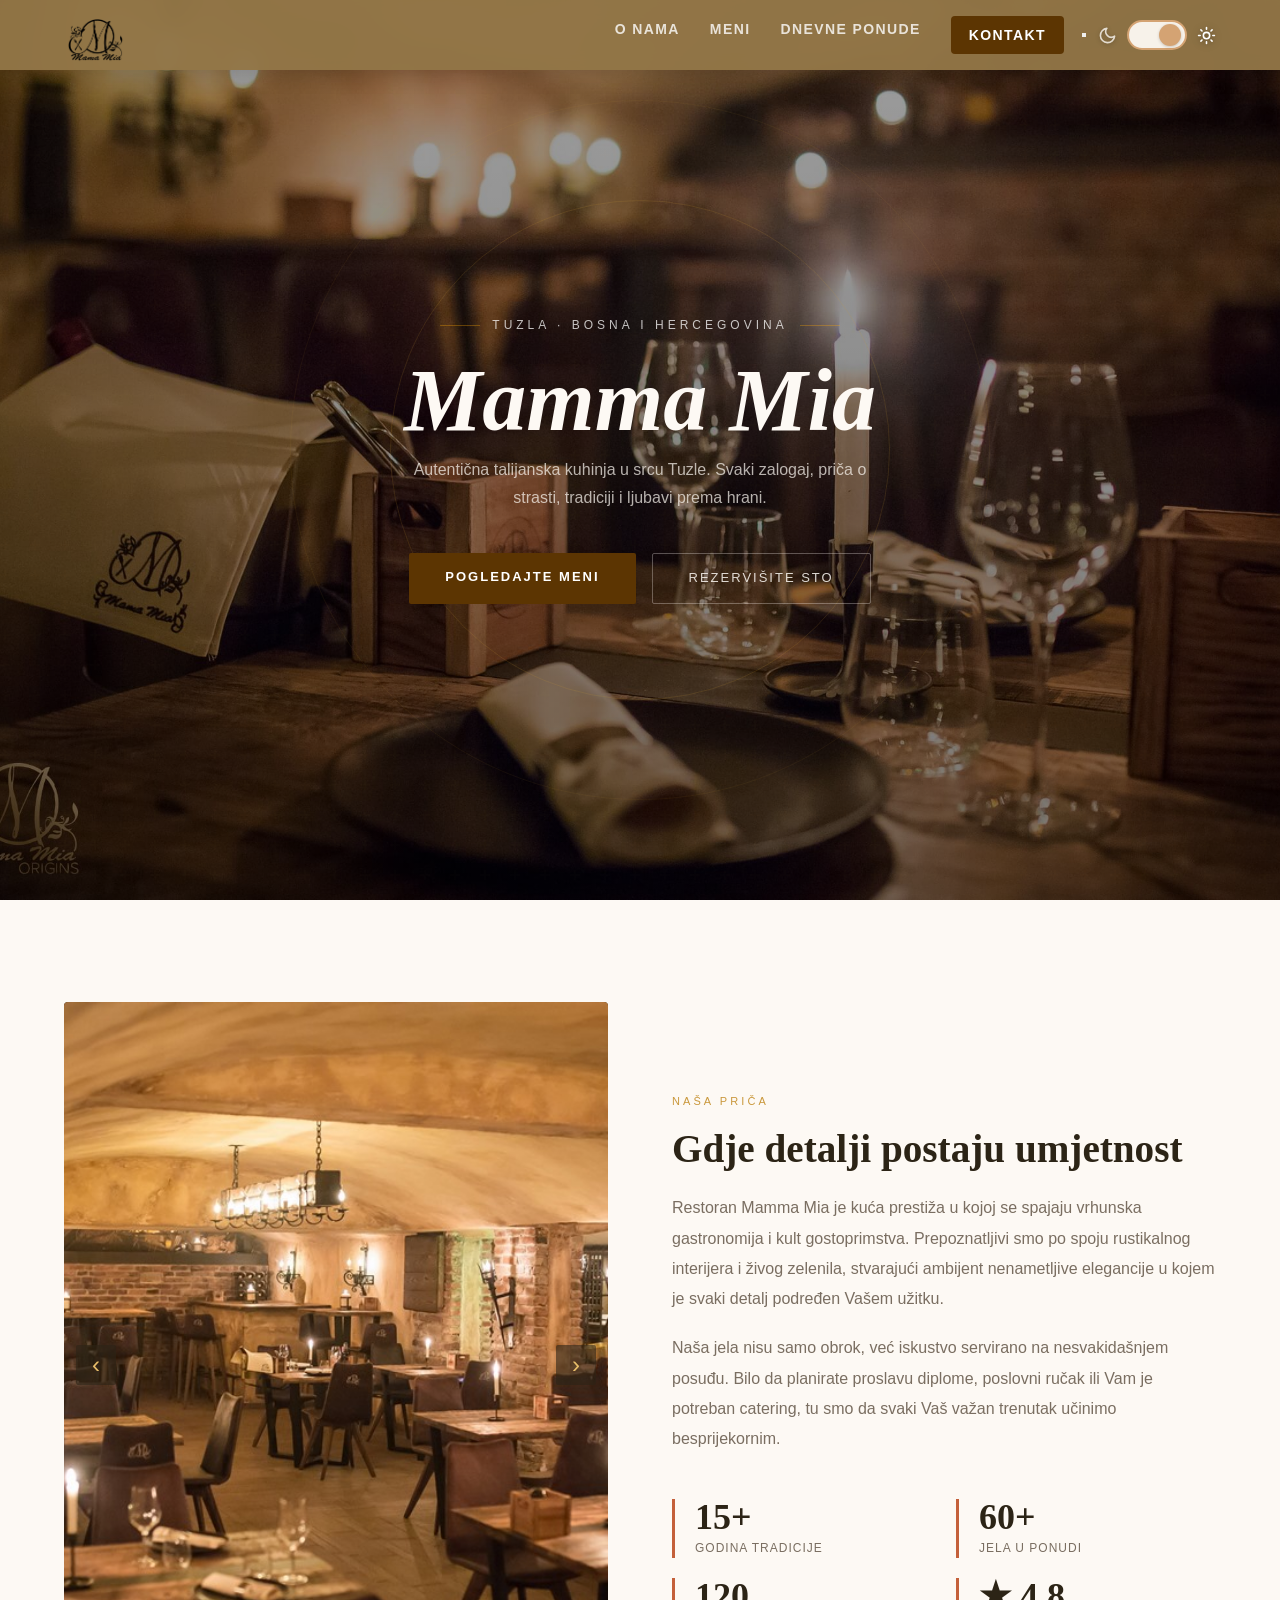
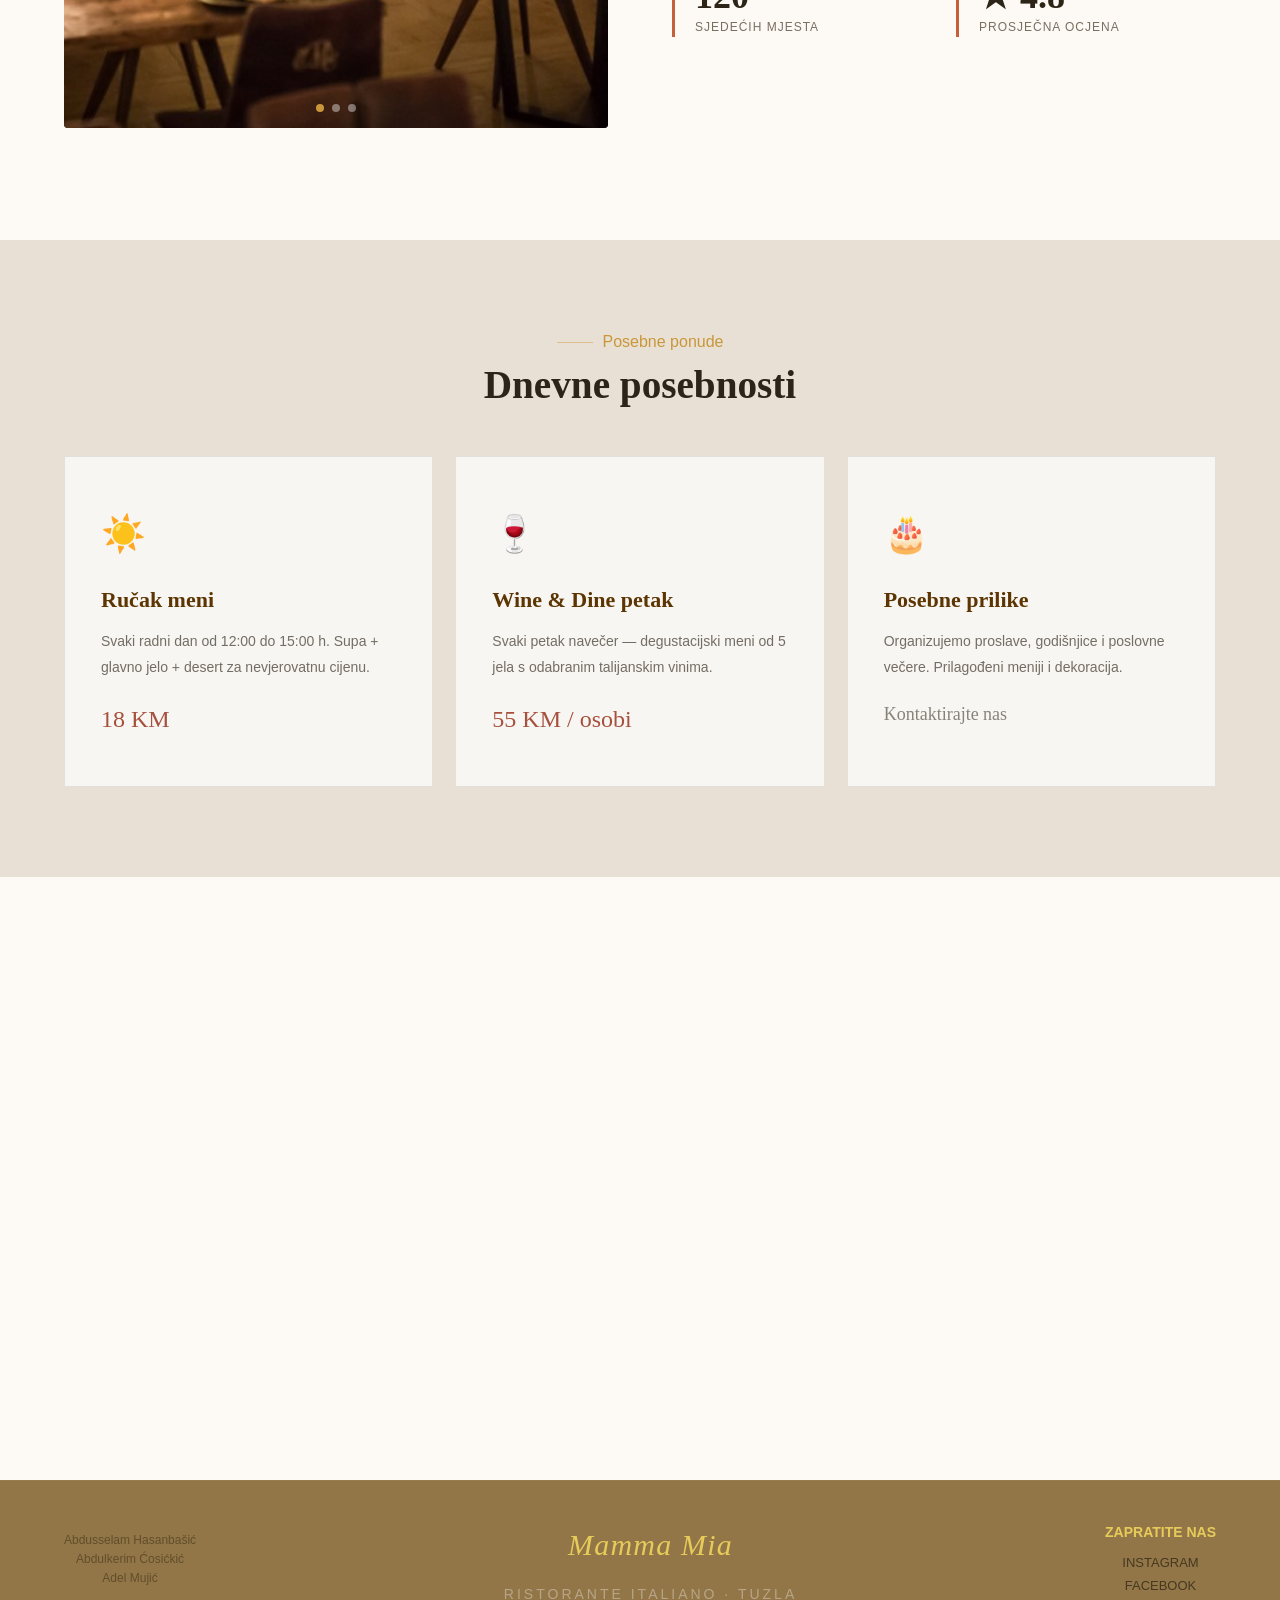
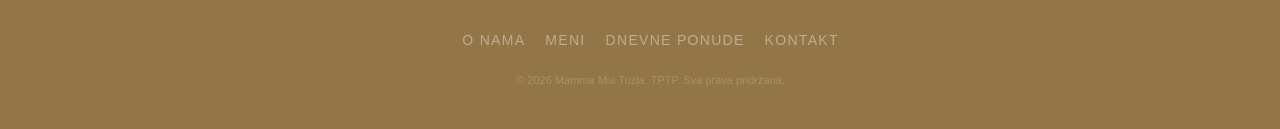
==== commit 28854f86: "Popravka koda" ====
--- a/index.html
+++ b/index.html
@@ -24,18 +24,53 @@
       Glavna navigacija (isti blok je ručno kopiran na index, sadrzaj i kontakt).
       Napomena za održavanje: izmjene linkova ili ARIA atributa treba uskladiti na sve tri stranice.
     -->
-    <nav class="glavna-nav" id="glavna-nav" aria-label="Glavna navigacija">
+
+
+<nav class="glavna-nav" id="glavna-nav" aria-label="Glavna navigacija">
         <div class="nav-logo">
-          <a href="index.html"><img src="/images/logo.png" alt="Mamma Mia"></a>
-        </div>
-        <ul class="nav-lista" id="primary-nav">
+            <a href="index.html"><img src="/images/logo.png" alt="Mamma Mia"></a>
+        </div>
+        <ul class="nav-lista">
             <li><a href="index.html">O nama</a></li>
             <li><a href="sadrzaj.html">Meni</a></li>
             <li><a href="index.html#ponude">Dnevne ponude</a></li>
             <li><a href="kontakt.html" class="nav-kontakt">Kontakt</a></li>
         </ul>
-        
-</nav>
+        <div class="nav-akcije">
+            <button type="button" class="nav-hamburger" id="nav-menu-toggle" aria-expanded="false" aria-controls="primary-nav" aria-label="Otvori meni">
+                <span class="nav-hamburger-line" aria-hidden="true"></span>
+                <span class="nav-hamburger-line" aria-hidden="true"></span>
+                <span class="nav-hamburger-line" aria-hidden="true"></span>
+            </button>
+
+           
+
+
+            <div class="prekidac-kontejner prekidac-tema">
+            <svg class="toggle-ikon toggle-ikon-mjesec" xmlns="http://www.w3.org/2000/svg" width="19" height="19" viewBox="0 0 24 24" aria-hidden="true" focusable="false">
+                <path fill="none" stroke="currentColor" stroke-width="2" stroke-linecap="round" stroke-linejoin="round" d="M21 12.79A9 9 0 1 1 11.21 3a7 7 0 0 0 9.79 9.79z"/>
+            </svg>
+            <button id="theme-toggle" class="toggle-switch" type="button" aria-label="Promijeni temu">
+                <span class="krug"></span>
+            </button>
+            <svg class="toggle-ikon toggle-ikon-sunce" xmlns="http://www.w3.org/2000/svg" width="19" height="19" viewBox="0 0 24 24" aria-hidden="true" focusable="false">
+                <circle cx="12" cy="12" r="4" fill="none" stroke="currentColor" stroke-width="2"/>
+                <path fill="none" stroke="currentColor" stroke-width="2" stroke-linecap="round" d="M12 2v2M12 20v2M4.93 4.93l1.41 1.41M17.66 17.66l1.41 1.41M2 12h2M20 12h2M4.93 19.07l1.41-1.41M17.66 6.34l1.41-1.41"/>
+            </svg>
+        </div>
+        </div>
+    </nav>
+    </header> 
+    <div class="nav-overlay" id="nav-overlay" hidden aria-hidden="true"></div>
+
+
+
+
+
+
+
+
+
 
 <section class="pocetna" id="pocetna">
     <div class="pocetna-a"></div>
--- a/css/tptpstil.css
+++ b/css/tptpstil.css
@@ -82,12 +82,16 @@
   right: 0;
   z-index: 100;
   background: rgba(146, 118, 71, 0.96);
+  justify-content: space-between;
   backdrop-filter: blur(8px);
   align-items: center;
   gap: clamp(8px, 1.5vw, 18px);
-  padding: 0.35rem clamp(12px, 4vw, 5%);
+  padding: 0 5%;
   min-height: var(--nav-height);
   box-sizing: border-box;
+  display: flex;        
+  height: 70px;        
+  box-shadow: 0 4px 20px rgba(0,0,0,0.15); 
 }
 
 .nav-logo {
@@ -97,9 +101,6 @@
   display: flex;
   align-items: center;
   
-  padding: 0 5%;
-  height: 70px;
-  box-shadow: 0 4px 20px rgba(0,0,0,0.15);
 }
 
 .nav-logo{
@@ -127,8 +128,9 @@
 .nav-lista {
   display: flex;
   gap: 30px;
-  list-style:none;
-  margin-left: auto
+  list-style: none;
+  margin-left: auto;
+  
 }
 
 .nav-lista a {
@@ -144,18 +146,47 @@
 .nav-lista a:hover { color: rgb(219, 173, 45); }
 
 .nav-kontakt {
-  display: inline-block;
+  
   background: rgb(92, 53, 2);
   color: #fff !important;
   padding: 7.5px 18px;
   border-radius: 4px;
   font-weight: 650;
   transition: background 0.4s ease;
+  display: inline-flex;
+  align-items: center;
 }
  
 .nav-kontakt:hover {
   background: rgb(219, 173, 45);
   color: #fff !important;
+}
+
+.nav-akcije {
+  display: flex;
+  align-items: center;
+  gap: 12px;
+  flex-shrink: 0;
+}
+.nav-akcije::before {
+  display: none;
+}
+
+.nav-akcije::after{
+    display: none;
+}
+
+.prekidac-kontejner {
+  display: flex;
+  align-items: center;
+  gap: 8px;
+  list-style: none;
+}
+
+.prekidac-kontejner::before,
+.nav-akcije::before {
+  content: none;
+  display: none;
 }
 
 
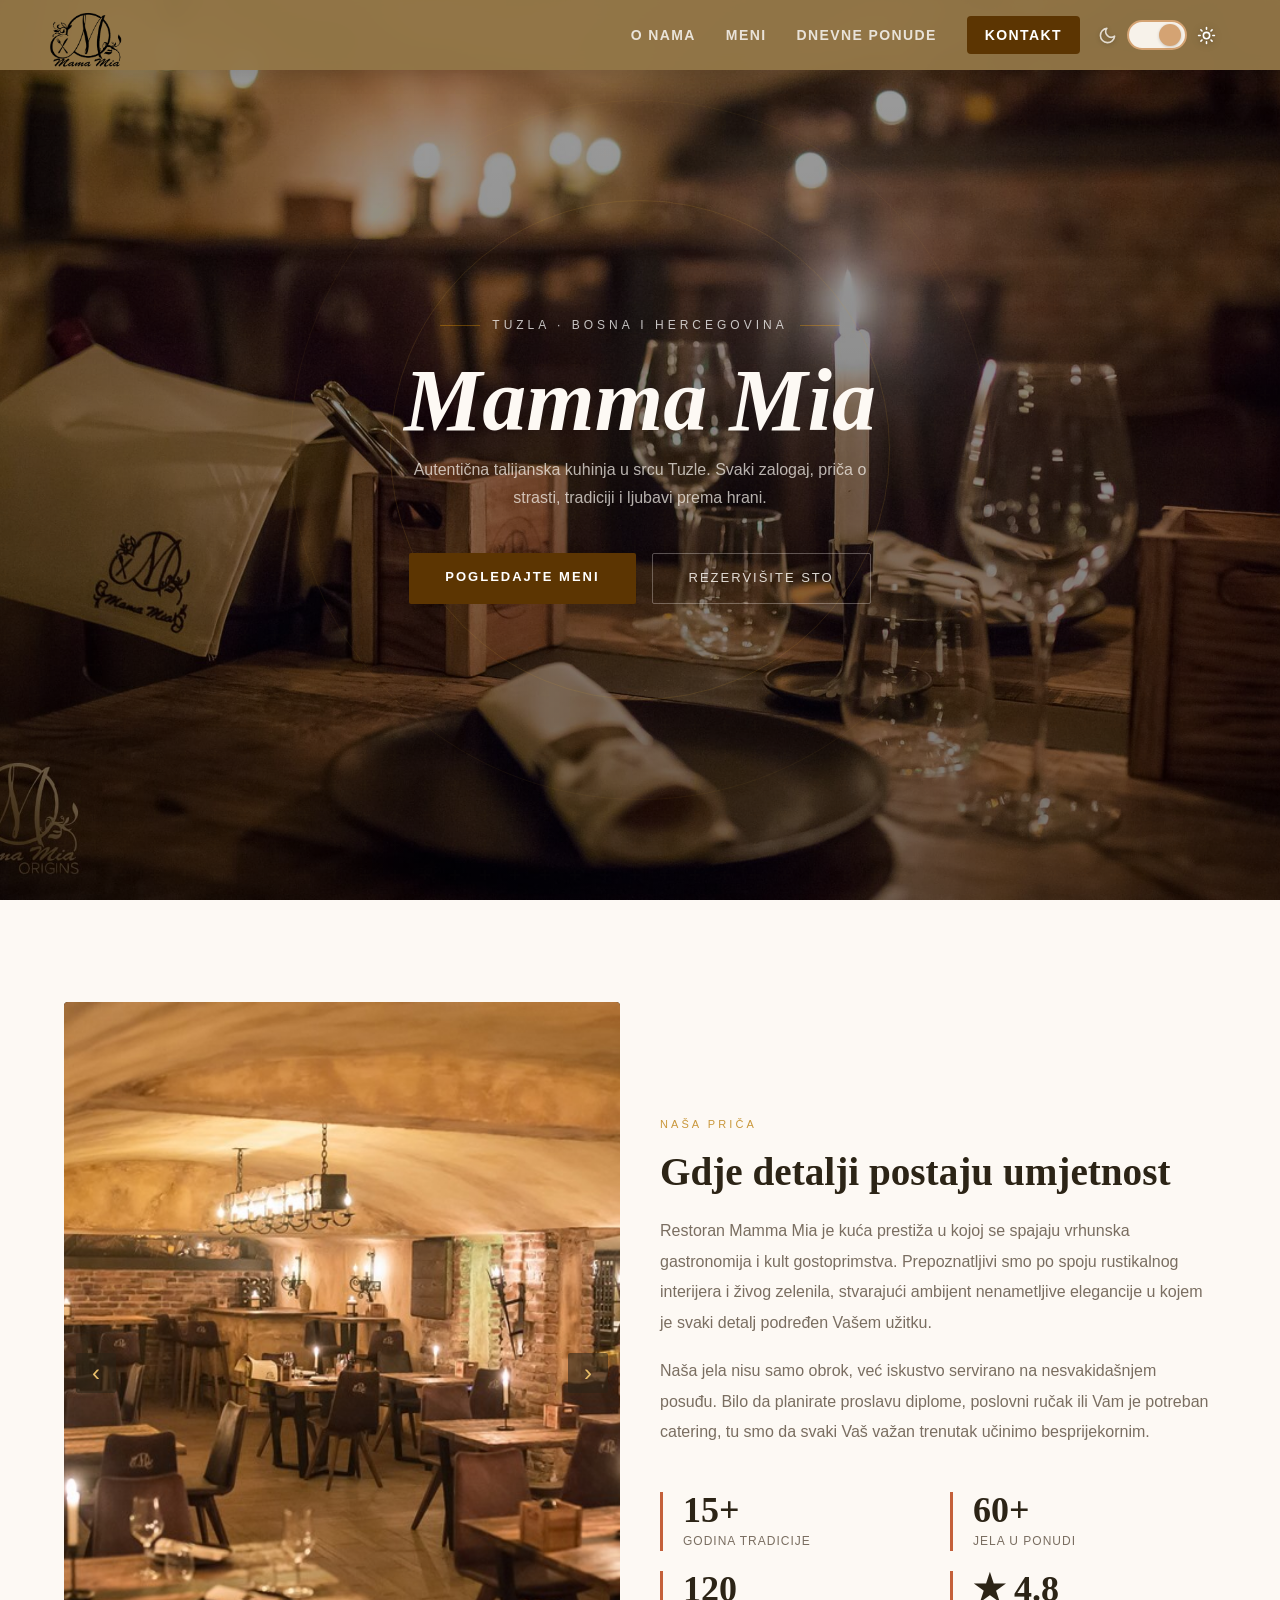
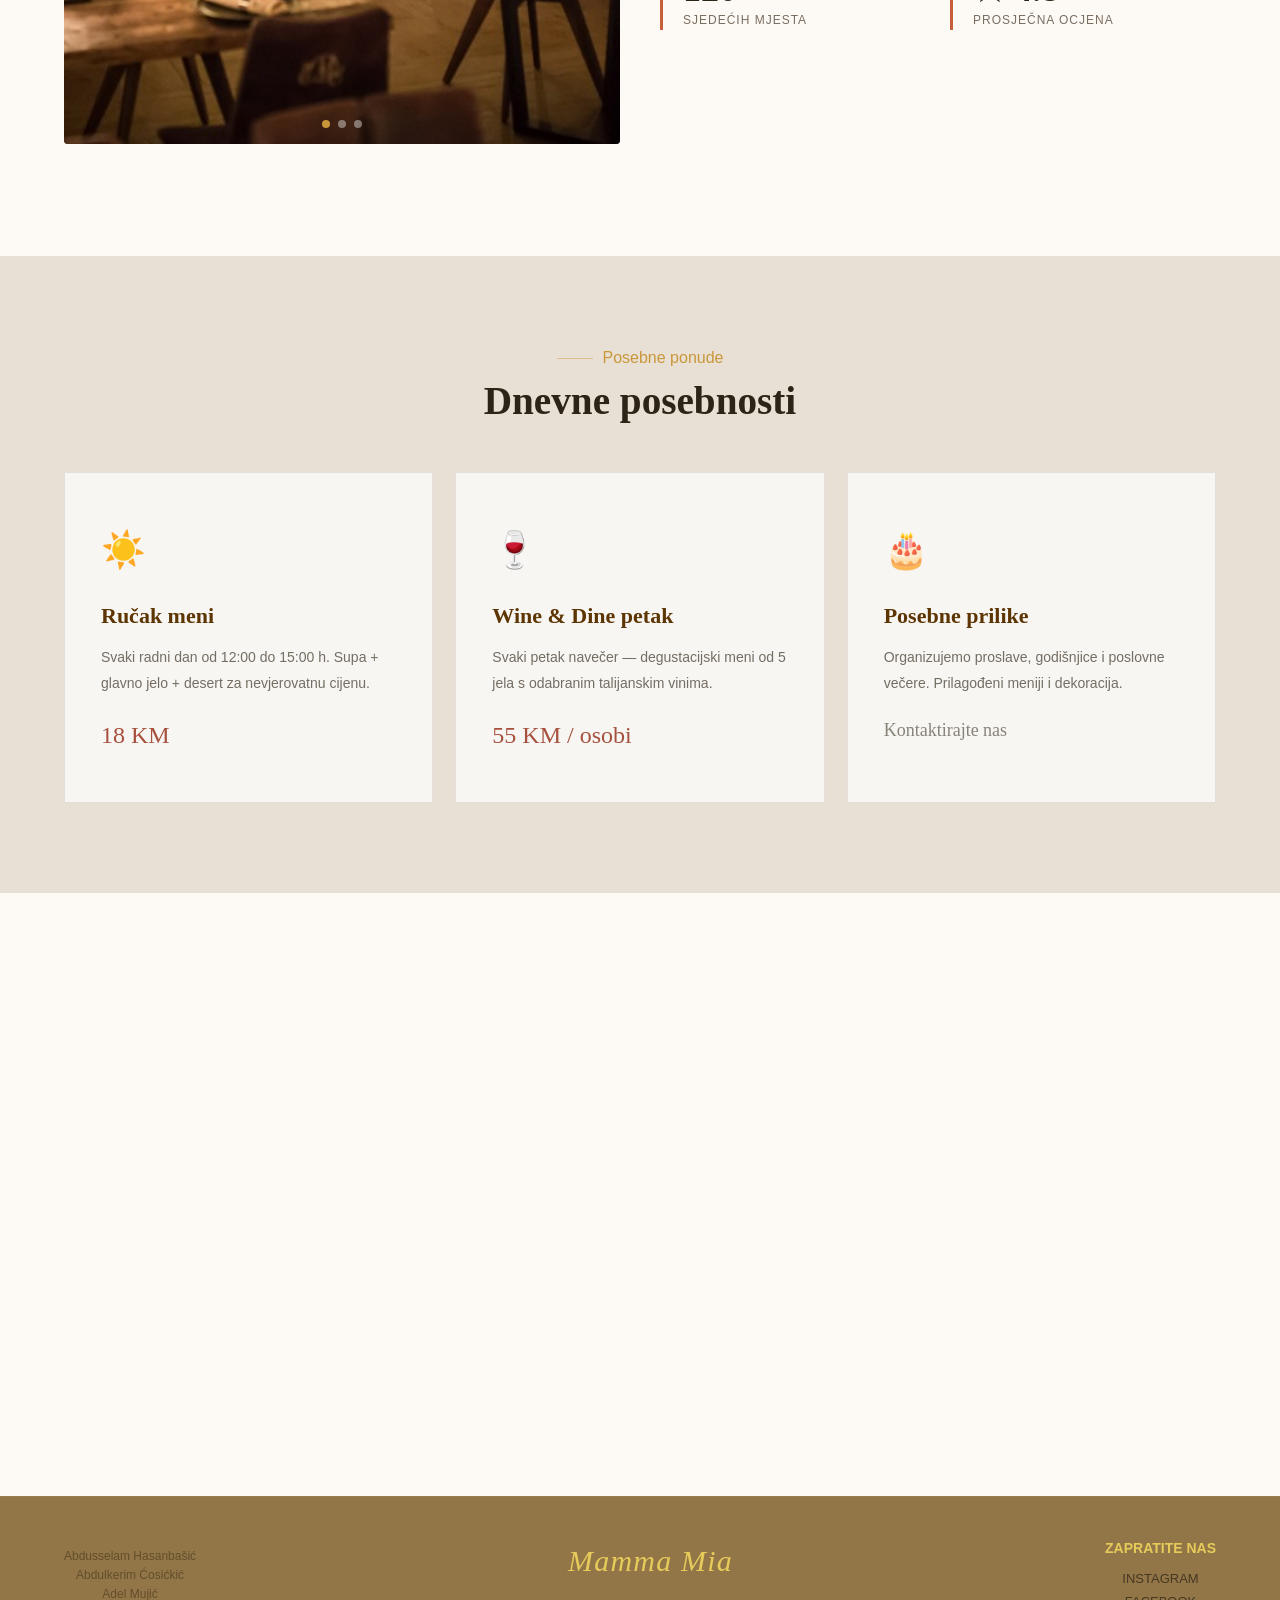
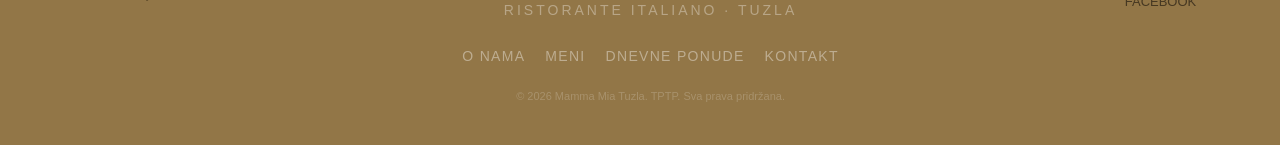
==== commit 3afb312e: "Konačna verzija stranice" ====
--- a/index.html
+++ b/index.html
@@ -1,52 +1,38 @@
 <!DOCTYPE HTML>
 <html lang = "bs">
 
-    <!-- Naslovnica: predstavljanje restorana, slajder, dnevne ponude, mapa. -->
+   
     <head>
-        <!-- Osnovni skup znakova i prilagodba širine na mobilnim uređajima. -->
+        
         <meta charset="utf-8">
         <meta name="viewport" content="width=device-width, initial-scale=1.0">
-        <!--
-          Rani komadić JS: čita sačuvanu temu iz localStorage i odmah postavlja data-theme na <html>.
-          Time se izbjegava „treperenje“ (korisnik vidi kratko jednu temu pa drugu kad se učita glavni JS).
-        -->
         <script>
 (function(){try{var t=localStorage.getItem('tptp-theme');if(t==='light'||t==='dark')document.documentElement.setAttribute('data-theme',t);}catch(e){}})();
         </script>
         <link rel="stylesheet" href="css/tptpstil.css">
-        <meta name="viewport" content="width=device-width, initial-scale=1.0">
         <title>Mamma Mia Tuzla</title>
 
     </head>
 
     <body class="stranica-index">
-    <!--
-      Glavna navigacija (isti blok je ručno kopiran na index, sadrzaj i kontakt).
-      Napomena za održavanje: izmjene linkova ili ARIA atributa treba uskladiti na sve tri stranice.
-    -->
+    
 
 
 <nav class="glavna-nav" id="glavna-nav" aria-label="Glavna navigacija">
         <div class="nav-logo">
             <a href="index.html"><img src="/images/logo.png" alt="Mamma Mia"></a>
         </div>
-        <ul class="nav-lista">
+        <ul class="nav-lista" id="primary-nav">
             <li><a href="index.html">O nama</a></li>
             <li><a href="sadrzaj.html">Meni</a></li>
             <li><a href="index.html#ponude">Dnevne ponude</a></li>
             <li><a href="kontakt.html" class="nav-kontakt">Kontakt</a></li>
         </ul>
         <div class="nav-akcije">
-            <button type="button" class="nav-hamburger" id="nav-menu-toggle" aria-expanded="false" aria-controls="primary-nav" aria-label="Otvori meni">
-                <span class="nav-hamburger-line" aria-hidden="true"></span>
-                <span class="nav-hamburger-line" aria-hidden="true"></span>
-                <span class="nav-hamburger-line" aria-hidden="true"></span>
-            </button>
-
-           
-
-
-            <div class="prekidac-kontejner prekidac-tema">
+          
+
+          <!-- Prekidač za svjetlu/tamnu temu: ikonica mjeseca, toggle dugme i ikonica sunca. Logika promjene teme je u tptpskripte.js -->
+          <div class="prekidac-kontejner prekidac-tema">
             <svg class="toggle-ikon toggle-ikon-mjesec" xmlns="http://www.w3.org/2000/svg" width="19" height="19" viewBox="0 0 24 24" aria-hidden="true" focusable="false">
                 <path fill="none" stroke="currentColor" stroke-width="2" stroke-linecap="round" stroke-linejoin="round" d="M21 12.79A9 9 0 1 1 11.21 3a7 7 0 0 0 9.79 9.79z"/>
             </svg>
@@ -60,12 +46,7 @@
         </div>
         </div>
     </nav>
-    </header> 
-    <div class="nav-overlay" id="nav-overlay" hidden aria-hidden="true"></div>
-
-
-
-
+    
 
 
 
@@ -88,7 +69,7 @@
   </section>
 
     <main class="index-main">
-   <!-- O nama: tekst + slajd fotografija; tačke i strelice pozivaju funkcije iz tptpskripte.js (onclick). -->
+ 
    <section class="o-nama" id="o-nama">
   <div class="o-nama-mreza">
     <div class="o-nama-vizualno">
@@ -103,6 +84,9 @@
           <img src="/images/slikarestorana3.jpg" alt="Restoran 3">
         </div>
       </div>
+
+      <!-- Slajder napravljen uz pomoć Claude AI -->
+
       <div class="slajder-tacke">
         <span class="tacka aktivno" onclick="idiNaSlajd(0)"></span>
         <span class="tacka" onclick="idiNaSlajd(1)"></span>
@@ -143,7 +127,7 @@
    
 </main>
 
-  <!-- Dnevne ponude: kartice s linkovima ka kontaktu gdje je to smisleno. id="ponude" služi za sidro (npr. index.html#ponude). -->
+  
   <section class="ponude" id="ponude">
     <div class="ponude-naslov">
       <div class="oznaka-sekcije">
@@ -187,7 +171,6 @@
 </section>
 
     <footer>
-    <!-- Imena članova tima / projekta (TPTP). -->
 
     <ul class="footer-imena">
         <li>Abdusselam Hasanbašić</li>
@@ -198,14 +181,11 @@
     <div class="footer-sredina">
     <div class="footer-logo">Mamma Mia</div>
     <div class="footer-tag">Ristorante Italiano · Tuzla</div>
-    <!--
-      Brzi linkovi unutar stranice: sidro mora tačno odgovarati id atributu (mala slova, crtice).
-      Audit: #O nama i #Ponude ne poklapaju se sa id="o-nama" i id="ponude" — sidra u podnožju trenutno ne rade dok se hash-evi ne usklade.
-    -->
+   
     <div class="footer-linkovi">
-      <a href="#O nama">O nama</a>
+      <a href="#index.html#o-nama">O nama</a>
       <a href="sadrzaj.html">Meni</a>
-      <a href="#Ponude">Dnevne ponude</a>
+      <a href="index.html#ponude">Dnevne ponude</a>
       <a href="kontakt.html">Kontakt</a></div>
       
     
--- a/css/tptpstil.css
+++ b/css/tptpstil.css
@@ -1,22 +1,11 @@
-/**
- * tptpstil.css — zajednički izgled sajta restorana Mamma Mia (naslovnica, meni, kontakt).
- *
- * Približan raspored:
- * 1) Globalni reset, varijable u :root i izbor teme (data-theme + prefers-color-scheme).
- * 2) Fiksna navigacija, mobilni „ladica“ meni i zatamnjujući overlay.
- * 3) Naslovnica: punoekranski hero (.pocetna), sekcija O nama sa slajderom, ponude, mapa, podnožje.
- * 4) Stranica kontakt: dodatne varijable, pozadina, raspored kutija, forme, modal.
- * 5) Stranica meni (sadrzaj): hero, tabovi preko skrivenih radio dugmadi (bez JS), dodatni blokovi (tabela, galerija, mapa sličica, liste).
- *
- * Komentari su namjenski na nivou sekcija, ne uz svaku pojedinačnu deklaraciju.
- *
- * Autorstvo po blokovima (TPTP, troje u timu): prettražiti oznake ABDUSSELAM, ABDULKERIM, ADEL.
- */
-
-/* ---------- ABDUSSELAM: zajednički reset / :root, tema na <html>, tijelo, navigacija, naslovnica, podnožje ---------- */
+
+ /* Komentari su namjenski na nivou sekcija, ne uz svaku pojedinačnu deklaraciju.*/
+
+/* ---------- ABDULKERIM: zajednički reset, tema na <html>, tijelo, navigacija, podnožje ---------- */
+@import url('https://fonts.googleapis.com/css2?family=Lato:wght@300;400;700&family=Playfair+Display:wght@400;700&display=swap');
 *, *::before, *::after { margin: 0; padding: 0; box-sizing: border-box; }
 
-@import url('https://fonts.googleapis.com/css2?family=Lato:wght@300;400;700&family=Playfair+Display:wght@400;700&display=swap');
+
 :root {
 /* Visina fiksne trake i boje akcenta / dugmadi za naslovnicu */
 --nav-height: 4rem;
@@ -42,7 +31,7 @@
 
 }
 
-/* Glatko skrolovanje na interna sidra; color-scheme daje pregledniku smjernicu za UI u svijetloj/tamnoj paleti. */
+
 html {
   scroll-behavior: smooth;
   color-scheme: light dark;
@@ -74,7 +63,7 @@
   background: white;
 }
 
-/* ---------- Glavna navigacija: mreža na širokim ekranima, „ladica“ ispod 961px ---------- */
+
 .glavna-nav {
   position: fixed;
   top: 0;
@@ -109,6 +98,7 @@
     font-size: 30px;
     letter-spacing: 1.2px;
     color: rgb(233, 233, 118);
+    
 }
 
 .nav-logo a {
@@ -120,9 +110,10 @@
 
 .nav-logo img {
   display: block;
-  height: clamp(32px, 4.5vw, 44px);
   width: auto;
   margin-top: 10px;
+  height: clamp(42px, 5.5vw, 58px); /* bilo clamp(32px, 4.5vw, 44px) */
+    margin-left: -20px; /* dodaj ovo */
 }
 
 .nav-lista {
@@ -130,6 +121,8 @@
   gap: 30px;
   list-style: none;
   margin-left: auto;
+  align-items: center; /* ovo već vjerovatno postoji */
+    
   
 }
 
@@ -803,54 +796,165 @@
 
 
 
-
-
-
-
-
-
-
-
-
-
-
-
-
-
-
-
-
-
-
-
-
-
-
-
-
-
-
-
-
-
-
-
-
-
-
-
-
-
-
-
-
-
-
-
-
-
-
-
+   RESPONZIVNO - LAPTOP (do 1280px)
+===================== */
+@media (max-width: 1280px) {
+
+  .o-nama-mreza {
+    gap: 40px;
+  }
+
+  .ponude-mreza {
+    grid-template-columns: 1fr 1fr 1fr;
+  }
+
+}
+
+
+/* =====================
+   RESPONZIVNO - TABLET (do 768px)
+===================== */
+@media (max-width: 768px) {
+
+  nav {
+    padding: 0 4%;
+  }
+
+  .nav-lista {
+    gap: 16px;
+  }
+
+  .nav-lista a {
+    font-size: 12px;
+  }
+
+  .pocetna h1 {
+    font-size: 52px;
+  }
+
+  .pocetna-opis {
+    font-size: 14px;
+  }
+
+  .o-nama-mreza {
+    grid-template-columns: 1fr;
+    gap: 40px;
+  }
+
+  .o-nama-vizualno {
+    aspect-ratio: 16/9;
+  }
+
+  .ponude-mreza {
+    grid-template-columns: 1fr 1fr;
+    gap: 16px;
+  }
+
+  .o-nama-statistika {
+    grid-template-columns: 1fr 1fr;
+    gap: 20px;
+  }
+
+  .lokacija-sekcija {
+    padding: 40px 4%;
+  }
+
+  .full-aside iframe {
+    aspect-ratio: 16 / 7;
+  }
+
+  footer {
+    flex-direction: column;
+    align-items: center;
+    gap: 32px;
+    text-align: center;
+  }
+
+}
+
+
+/* =====================
+   RESPONZIVNO - MOBITEL (do 480px)
+===================== */
+@media (max-width: 480px) {
+
+  nav {
+    height: auto;
+    flex-direction: column;
+    padding: 15px;
+    gap: 15px;
+  }
+
+  .nav-logo img {
+    height: 42px;
+  }
+
+  .nav-lista {
+    flex-wrap: wrap;
+    justify-content: center;
+    gap: 12px;
+  }
+
+  .nav-lista a {
+    font-size: 11px;
+  }
+
+  .pocetna {
+    padding-top: 140px;
+  }
+
+  .pocetna h1 {
+    font-size: 38px;
+  }
+
+  .pocetna-opis {
+    font-size: 14px;
+  }
+
+  .pocetna-dugme {
+    flex-direction: column;
+    align-items: center;
+  }
+
+  .dugme-jelovnik,
+  .dugme-rezervacija {
+    width: 100%;
+    max-width: 280px;
+    text-align: center;
+  }
+
+  .o-nama-mreza {
+    grid-template-columns: 1fr;
+  }
+
+  .ponude-mreza {
+    grid-template-columns: 1fr;
+  }
+
+  .o-nama-statistika {
+    grid-template-columns: 1fr 1fr;
+    gap: 16px;
+  }
+
+  .ponuda-kartica {
+    padding: 32px 24px;
+  }
+
+  .footer-linkovi {
+    flex-direction: column;
+    align-items: center;
+    gap: 12px;
+  }
+
+  .footer-imena {
+    font-size: 11px;
+  }
+
+  .full-aside iframe {
+    aspect-ratio: 16 / 10;
+  }
+
+}
 
 
 
@@ -860,11 +964,6 @@
 ///////////////////////////////////////////////////////////////////////////////////////////////////////////////////////////////////////////////////////////
 /////////////////////////////////////////////////////////////////////////////////////////////////////////////////////////////////////////////////////////////////
 //////////////////////////////////*/
-
-
-
-
-
 
 
 /* ABDUSSELAM */
@@ -920,7 +1019,7 @@
 
 
 
-/* === ABDULKERIM: stranica kontakt — dodatne varijable u drugom :root bloku (pozadina „staklo“, obrub, tekst) === */
+/* === ABDUSSELAM: stranica kontakt — dodatne varijable u drugom :root bloku (pozadina „staklo“, obrub, tekst) === */
 :root {
     --zlatna: #d4a373;
     --bela-linija: #ffffff;
@@ -2432,12 +2531,173 @@
     font-size: 16px;
 }
 
-
-
-
-
-
-
-
-
-
+/* 
+   RESPONZIVNOST — NAVIGACIJA BEZ HAMBURGERA
+   Breakpointi: 768px tablet, 480px mobitel.
+-------------------------------------------------------------------- */
+ 
+/* --- Tablet (do 768px) --- */
+@media (max-width: 768px) {
+ 
+    /* Nav prelazi u dva reda: prvi logo + prekidač, drugi linkovi */
+    .glavna-nav {
+        flex-wrap: wrap;
+        height: auto;
+        padding: 10px 4%;
+        gap: 8px;
+    }
+ 
+    /* Logo ostaje lijevo u prvom redu */
+    .nav-logo {
+        flex: 1;
+    }
+ 
+    /* Prekidač teme ostaje desno u prvom redu */
+    .nav-akcije {
+        flex-shrink: 0;
+        margin-left: auto;
+    }
+ 
+    /* Linkovi idu u drugi puni red ispod */
+    .nav-lista {
+        order: 3;
+        width: 100%;
+        justify-content: center;
+        flex-wrap: wrap;
+        gap: 6px 14px;
+        padding: 6px 0 4px;
+        border-top: 1px solid rgba(255,255,255,0.12);
+        margin-left: 0;
+    }
+ 
+    .nav-lista a {
+        font-size: 11.5px;
+        letter-spacing: 1px;
+    }
+ 
+    /* Kontakt dugme malo manji padding */
+    .nav-kontakt {
+        padding: 5px 12px;
+    }
+ 
+    /* Sadrzaj stranice: dodaj padding-top da ne ide ispod višeg nav-a */
+    body.stranica-index .pocetna,
+    body.stranica-meni .hero,
+    body.stranica-kontakt .kontakt-main {
+        padding-top: calc(var(--nav-height) + 48px);
+    }
+ 
+    /* Tabela na meniju: horizontalni scroll umjesto lomljenja */
+    body.stranica-meni table {
+        display: block;
+        overflow-x: auto;
+        white-space: nowrap;
+    }
+
+    .toggle-switch {
+    width: 46px;
+    height: 24px;
+    }
+
+    .krug {
+    width: 17px;
+    height: 17px;
+    top: 2px;
+    left: 3px;
+    }
+
+    html[data-theme="light"] .krug {
+    left: calc(100% - 3px - 17px);
+}
+
+}
+ 
+/* --- Mobitel (do 480px) --- */
+@media (max-width: 480px) {
+ 
+    .glavna-nav {
+        padding: 8px 3%;
+    }
+ 
+    .nav-lista {
+        gap: 5px 10px;
+    }
+ 
+    .nav-lista a {
+        font-size: 10.5px;
+        letter-spacing: 0.8px;
+    }
+ 
+    .nav-kontakt {
+        padding: 4px 10px;
+        font-size: 10.5px !important;
+    }
+ 
+    /* Hero naslovnica: još više padding-top jer nav ima dva reda */
+    body.stranica-index .pocetna {
+        padding-top: calc(var(--nav-height) + 60px);
+    }
+ 
+    /* Kontakt: naslov manji na mobitelu */
+    .naslov {
+        font-size: 2rem;
+    }
+ 
+    /* Meni tabovi: manji font i padding da stanu */
+    body.stranica-meni .tabs label {
+        font-size: 12px;
+        padding: 7px 12px;
+        margin: 3px;
+    }
+ 
+    /* Galerija: jedna kolona na mobitelu */
+    .gallery {
+        grid-template-columns: 1fr;
+    }
+ 
+    /* Footer: sve na sredinu, jedno ispod drugog */
+    footer {
+        flex-direction: column;
+        align-items: center;
+        gap: 24px;
+        text-align: center;
+    }
+ 
+    /* Mapa iframe na mobitelu: veći omjer da se vidi */
+    .full-aside iframe {
+        aspect-ratio: 4 / 3;
+    }
+ 
+    /* Stat kartice: 2 kolone ostaju ali manji font */
+    .stat-broj {
+        font-size: 28px;
+    }
+ 
+    /* Slajder dugmad: manja na mobitelu */
+    .slajd-dugme {
+        width: 32px;
+        height: 32px;
+        font-size: 20px;
+    }
+}
+ 
+/* --- Mali mobitel (do 360px) --- */
+@media (max-width: 360px) {
+ 
+    .nav-lista {
+        gap: 4px 8px;
+    }
+ 
+    .nav-lista a {
+        font-size: 9.5px;
+    }
+ 
+    /* Linkovi u nav-u idu u tri reda ako nema mjesta */
+    .nav-lista li {
+        flex-shrink: 0;
+    }
+ 
+    body.stranica-index .pocetna h1 {
+        font-size: 32px;
+    }
+}
